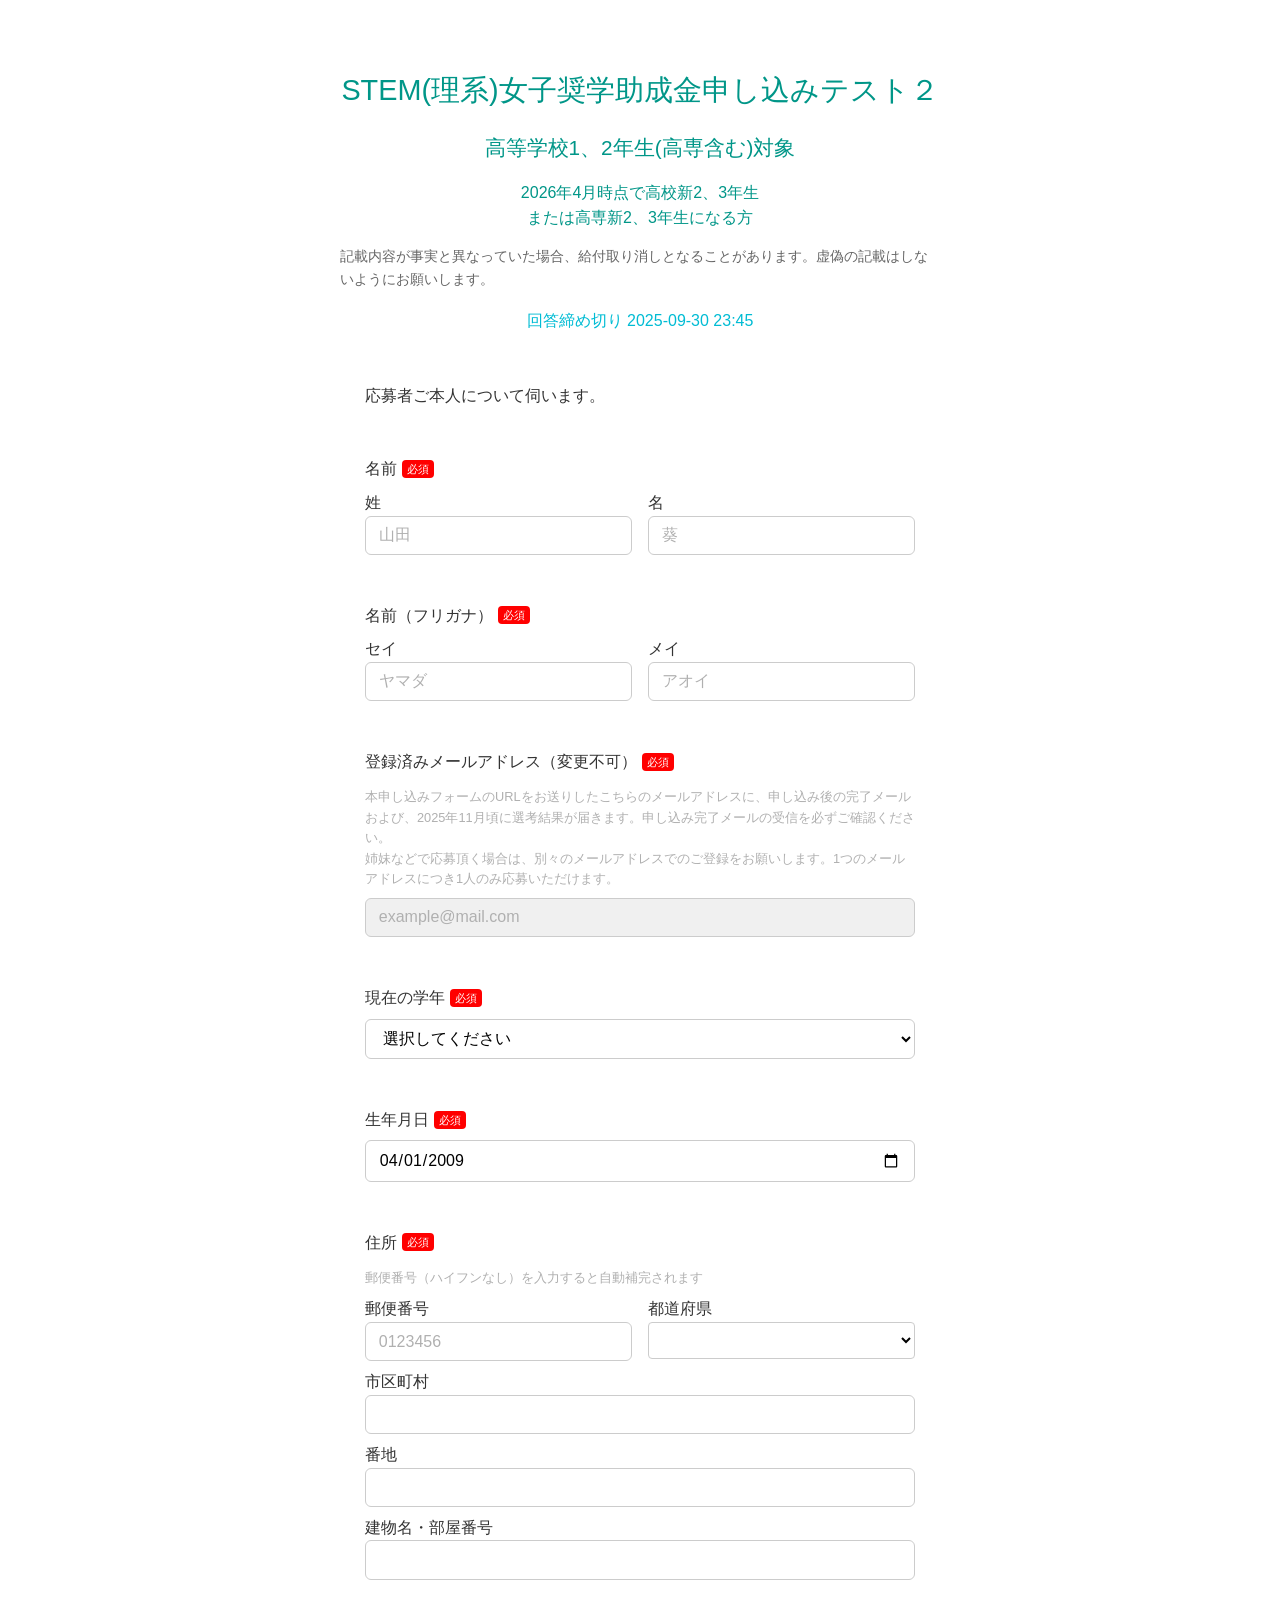
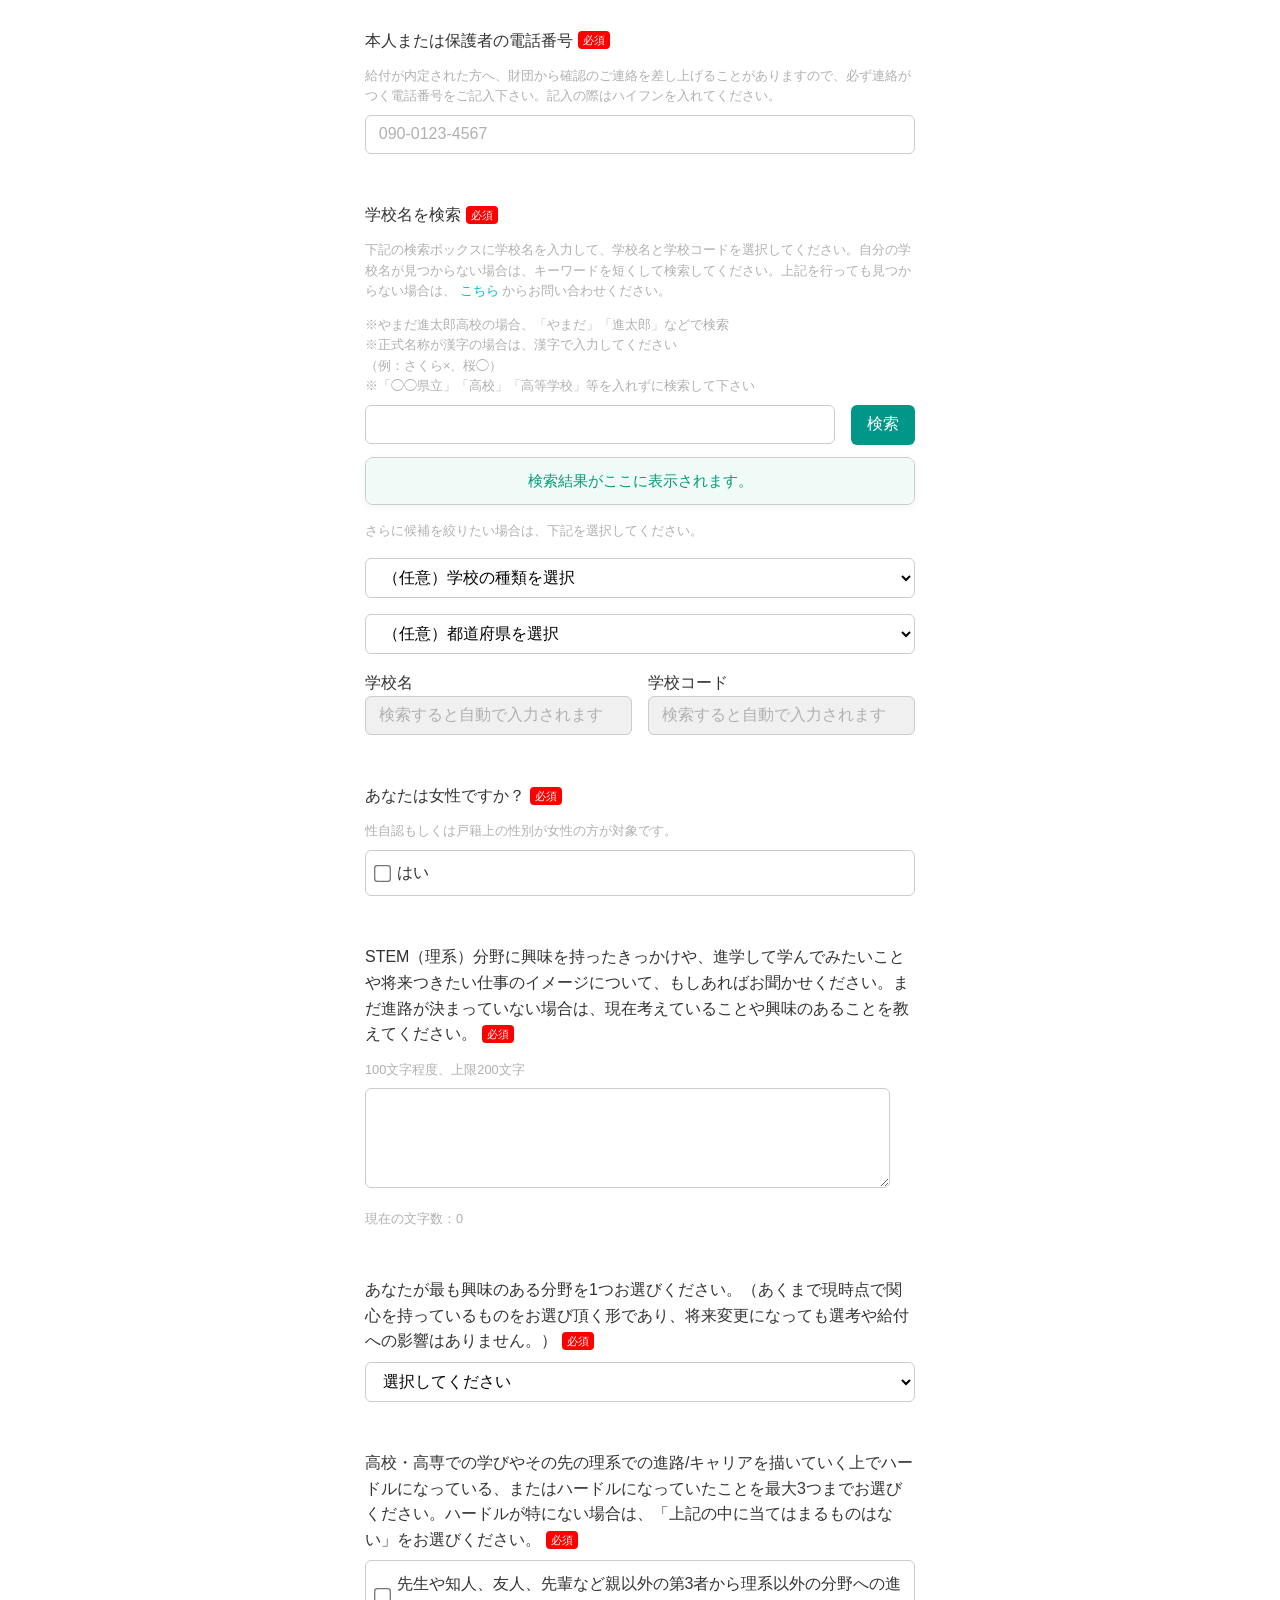
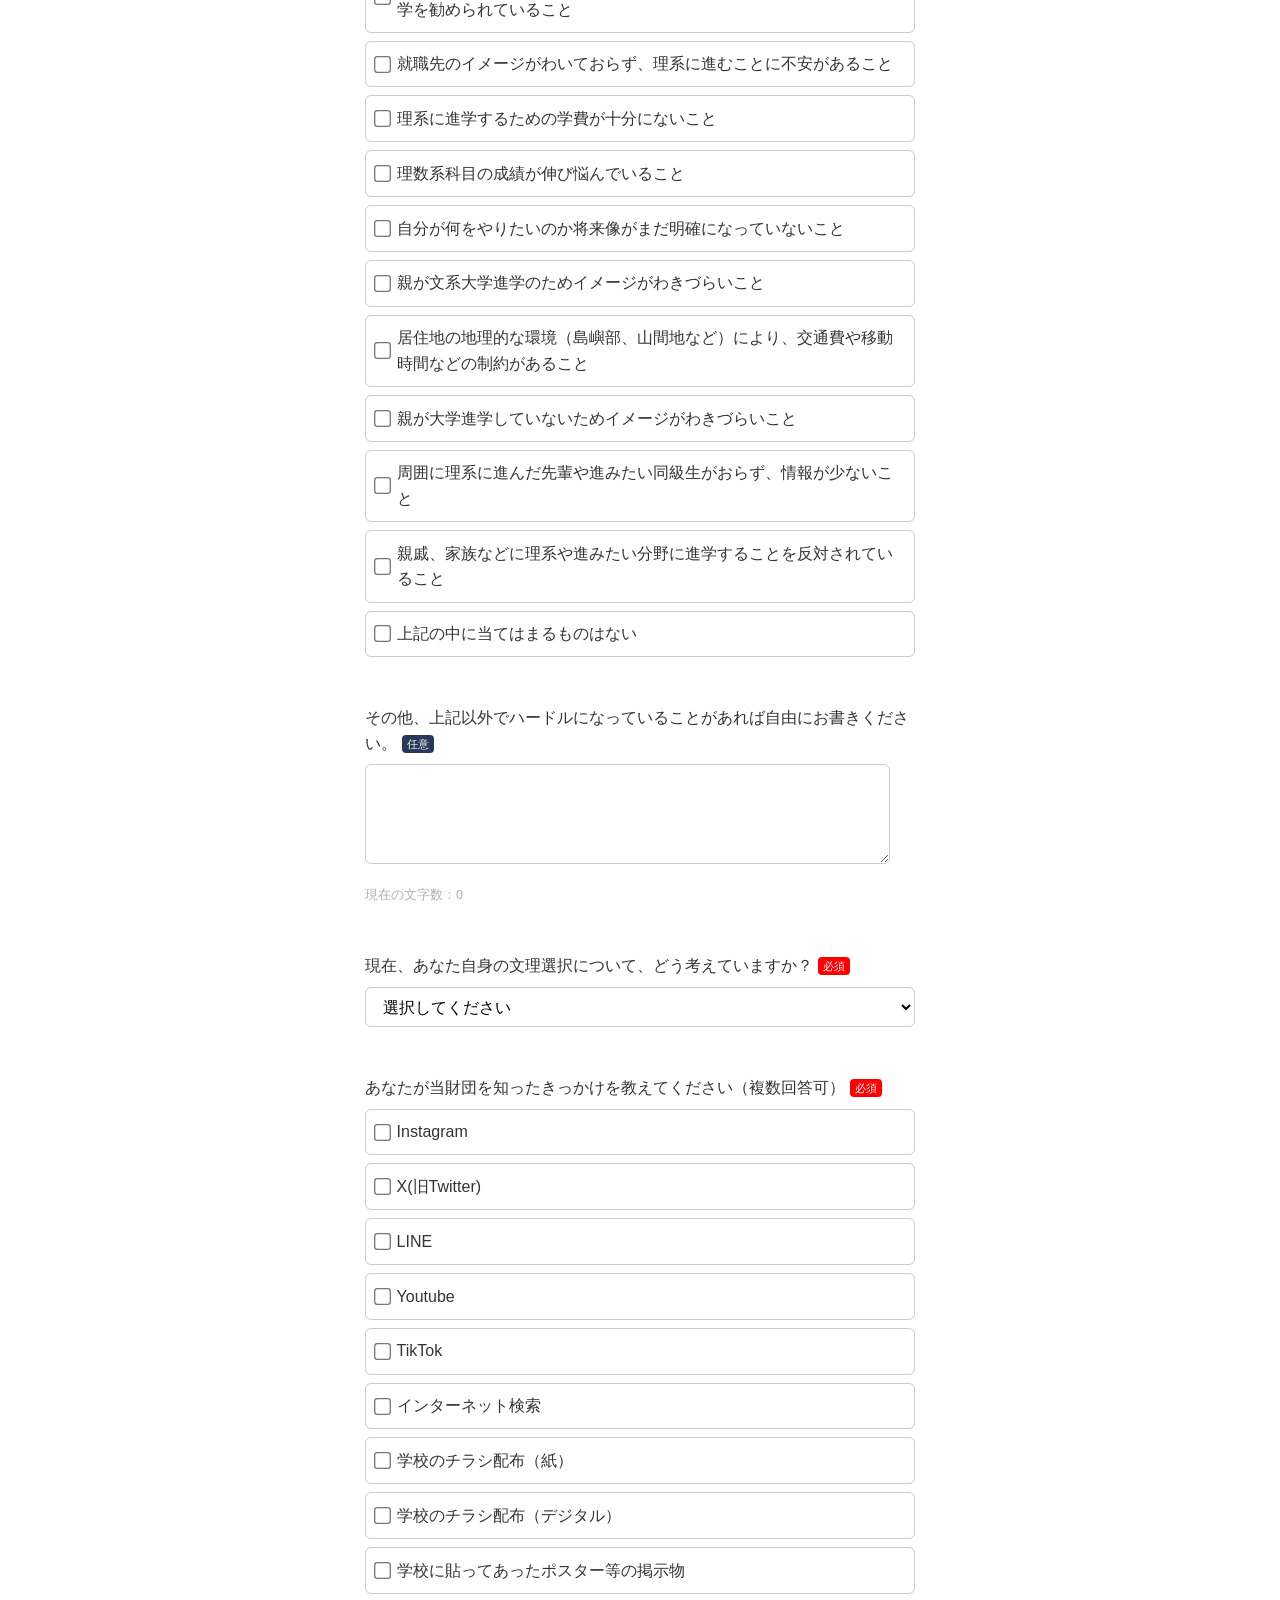
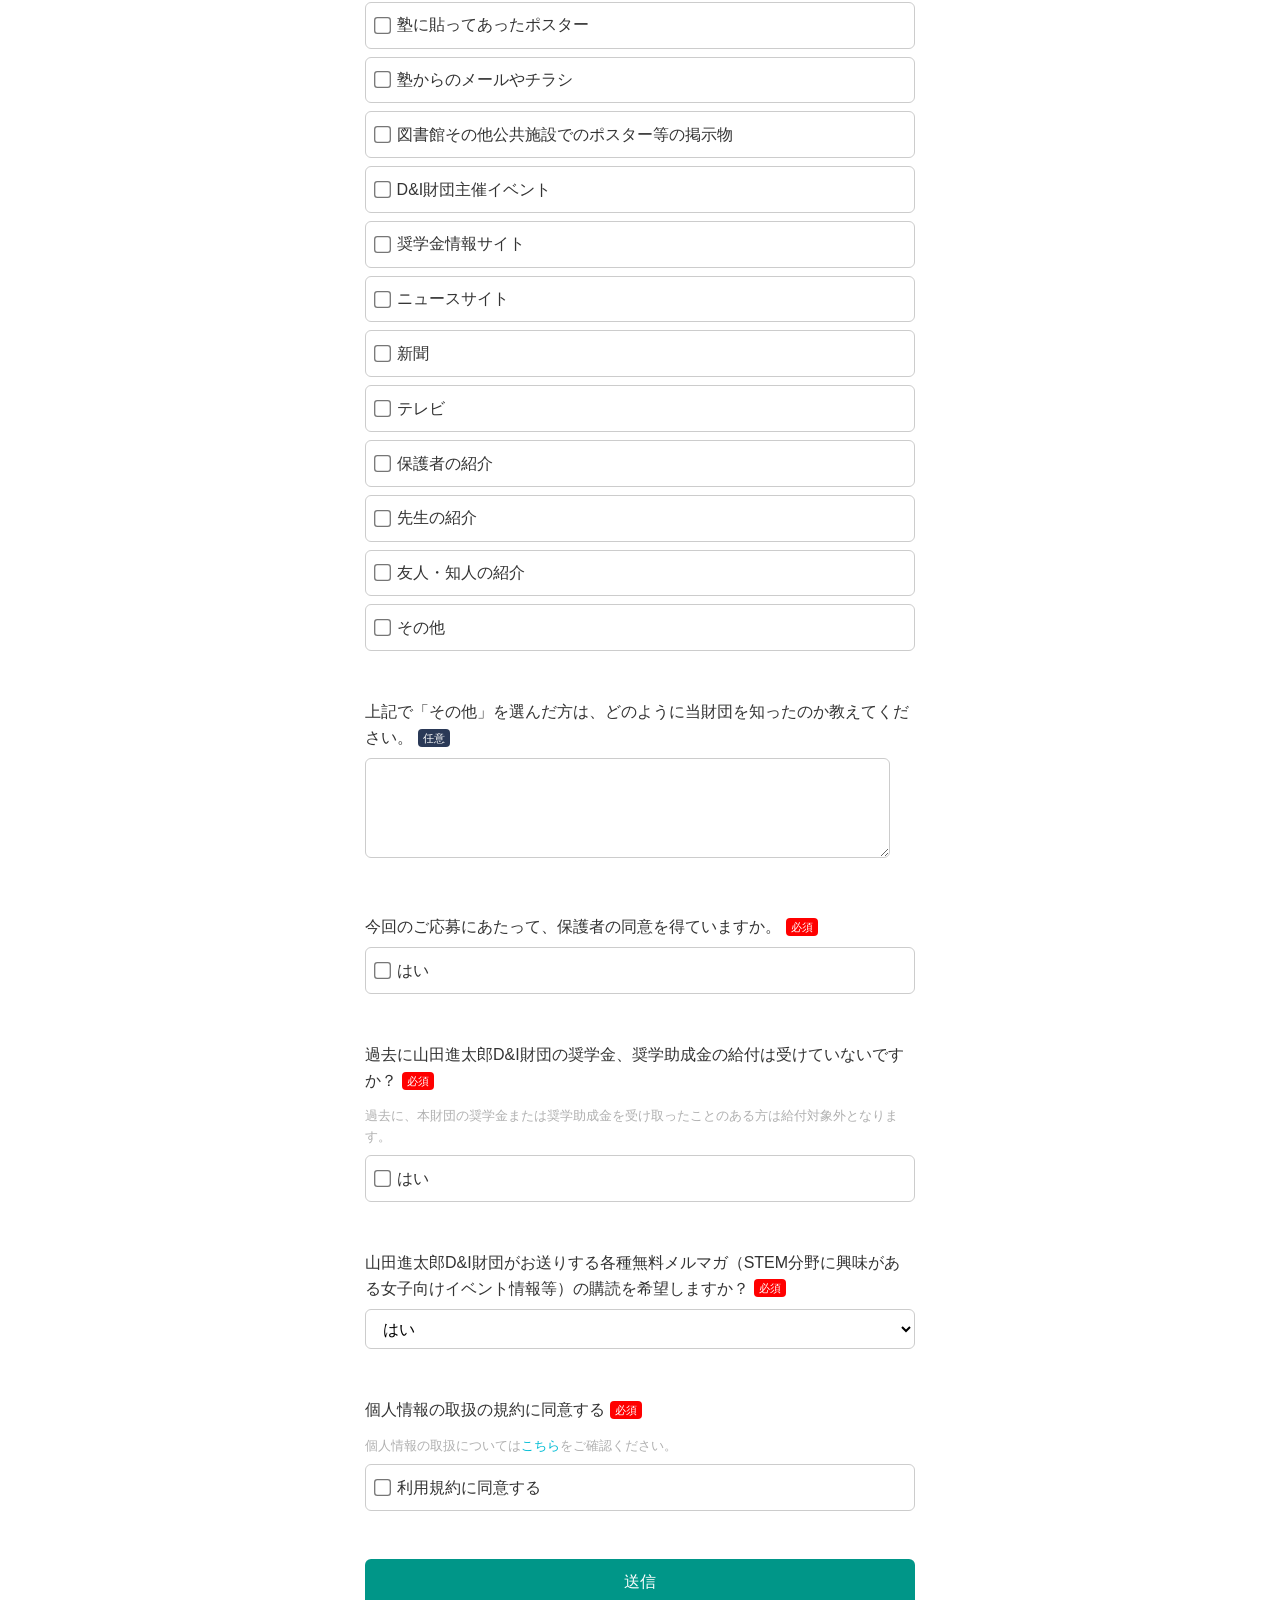
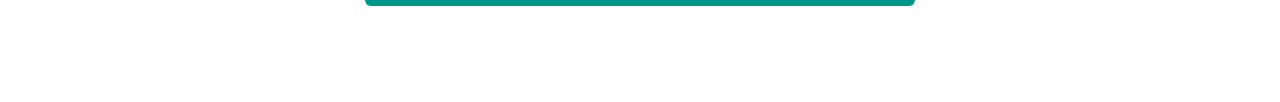
==== index.html @ 63858da1 "Update index.html テスト２という文字をタイトルに追加" ====
<!DOCTYPE html>
<html lang="ja">
<head>
    <meta charset="UTF-8">
    <meta name="viewport" content="width=device-width, initial-scale=1">
    <title>STEM(理系)女子奨学助成金申し込み</title>
    <script src="https://sdk.form.run/js/v2/formrun.js"></script>
    <link rel="stylesheet" href="./style.css">
</head>
<body>
    <div class="topTitle">
        <!-- ロゴ -->
        <h1>STEM(理系)女子奨学助成金申し込みテスト２</h1>

        <h2>高等学校1、2年生(高専含む)対象</h2>

        <h3>2026年4月時点で高校新2、3年生<br>または高専新2、3年生になる方</h3>

        <p class="attention">記載内容が事実と異なっていた場合、給付取り消しとなることがあります。虚偽の記載はしないようにお願いします。</p>
        
        <p class="deadline">回答締め切り 2025-09-30 23:45</p>

    </div>

    <div class="belowForm">
        <br>
        <p>応募者ご本人について伺います。</p>

        <form class="formrun" action="https://form.run/api/v1/r/2wxtvgvijfo5ckudlaa26unj" method="post">

            <!-- 名前 必須-->
            <div class="form-group">
                <label id="formLabel">
                    名前
                    <span class="required-badge">必須</span>
                </label>
                <div class="form-inline-name">
                    <div>
                        <label>姓</label>
                        <input id="sei" name="姓" type="text" placeholder="山田" data-formrun-required>
                        <div class="error_text" data-formrun-show-if-error="姓">入力してください</div>
                    </div>
                    <div>
                        <label>名</label>
                        <input id="mei" name="名" type="text" placeholder="葵" data-formrun-required>
                        <div class="error_text" data-formrun-show-if-error="名">入力してください</div>
                    </div>
                </div>
            </div>
        
            <!-- フリガナ -->
            <div class="form-group">
                <label id="formLabel">
                    名前（フリガナ）
                    <span class="required-badge">必須</span>
                </label>
                <div class="form-inline-name">
                    <div>
                        <label>セイ</label>
                        <input id="sei-kana" name="セイ" type="text" placeholder="ヤマダ" data-formrun-required>
                        <div class="error_text" data-formrun-show-if-error="セイ">全角カタカナで入力してください</div>
                    </div>
                    <div>
                        <label>メイ</label>
                        <input id="mei-kana" name="メイ" type="text" placeholder="アオイ" data-formrun-required>
                        <div class="error_text" data-formrun-show-if-error="メイ">全角カタカナで入力してください</div>
                    </div>
                </div>
            </div>
        
            <!-- メールアドレス -->
            <div class="form-group">
                <div class="form-group-email">
                    <label id="formLabel">
                        登録済みメールアドレス（変更不可）
                        <span class="required-badge">必須</span>
                    </label>
                    <p class="description">本申し込みフォームのURLをお送りしたこちらのメールアドレスに、申し込み後の完了メールおよび、2025年11月頃に選考結果が届きます。申し込み完了メールの受信を必ずご確認ください。<br>姉妹などで応募頂く場合は、別々のメールアドレスでのご登録をお願いします。1つのメールアドレスにつき1人のみ応募いただけます。</p>
                    <input id="email" name="メールアドレス" type="text" placeholder="example@mail.com" data-formrun-type="email" data-formrun-required readonly>
                    <div class="error_text" data-formrun-show-if-error="メールアドレス">有効なメールアドレスを入力してください</div>
                </div>
            </div>

            <!-- プレエントリーID （非公開URL） -->
            <input id="secretID" name="プレエントリーID" type="hidden" data-formrun-required>

            <!-- 学年 -->
            <div class="form-group">
                <label id="formLabel">
                    現在の学年
                    <span class="required-badge">必須</span>
                </label>
                <select id="grade" type="text" name="現在の学年" data-formrun-required>
                    <option value="">選択してください</option>
                    <option value="1">高校1年生</option>
                    <option value="2">高校2年生</option>
                    <option value="3">高専1年生</option>
                    <option value="4">高専2年生</option>
                </select>
                <div class="error_text" data-formrun-show-if-error="現在の学年">入力してください</div>
            </div>

            <!-- 生年月日 -->
            <div class="form-group">
                <div class="form-group-input">
                    <label id="formLabel">
                        生年月日
                        <span class="required-badge">必須</span>
                    </label>
                    <input type="date" id="birth" name="生年月日" data-formrun-required value="2009-04-01">
                    <div class="error_text" data-formrun-show-if-error="生年月日">入力してください</div>
                </div>
            </div>

            <!-- 住所 -->
            <div class="form-group">
                <label id="formLabel">
                    住所
                    <span class="required-badge">必須</span>
                </label>
                <p class="description">郵便番号（ハイフンなし）を入力すると自動補完されます</p>
                <div class="form-inline-postal">   
                    <div>
                        <label>郵便番号</label>
                        <input type="text" id="postal-code" name="郵便番号" placeholder="0123456" data-formrun-type="postal-code-jp" data-formrun-required>
                        <div class="error_text" data-formrun-show-if-error="郵便番号">入力してください</div>
                    </div>
                    <div>
                        <label>都道府県</label>
                        <select name="都道府県" id="prefecture" data-formrun-type="region prefecture-jp" data-formrun-required></select>
                        <div class="error_text" data-formrun-show-if-error="都道府県">入力してください</div>
                    </div>
                </div>
                <div class="form-inline-postal">
                    <div>
                        <label>市区町村</label>
                        <input type="text" id="area" name="市区町村" data-formrun-type="locality street-address" data-formrun-required>
                        <div class="error_text" data-formrun-show-if-error="市区町村">入力してください</div>
                    </div>
                </div>
                <div class="form-inline-postal">
                    <div>
                        <label>番地</label>
                        <input type="text" name="番地" id="banchi"  data-formrun-required>
                        <div class="error_text" data-formrun-show-if-error="番地">入力してください</div>
                    </div>
                </div>
                <div class="form-inline-postal">
                    <div>
                        <label>建物名・部屋番号</label>
                        <input type="text" name="建物名・部屋番号">
                    </div>
                </div>
            </div>  

            <!-- 本人または保護者の電話番号 -->
            <div class="form-group">
                <div class="form-group-input">
                    <label id="formLabel">
                        本人または保護者の電話番号
                        <span class="required-badge">必須</span>
                    </label>
                    <p class="description">給付が内定された方へ、財団から確認のご連絡を差し上げることがありますので、必ず連絡がつく電話番号をご記入下さい。記入の際はハイフンを入れてください。</p>
                    <input type="text" id="phone-number" name="本人または保護者の電話番号" data-formrun-type="tel" placeholder="090-0123-4567" data-formrun-required>
                    <div class="error_text" data-formrun-show-if-error="本人または保護者の電話番号">入力してください</div>
                </div>
            </div>

            <div class="form-group">
                <label id="formLabel">
                    学校名を検索
                    <span class="required-badge">必須</span>
                </label>

                <p class="description">
                    下記の検索ボックスに学校名を入力して、学校名と学校コードを選択してください。自分の学校名が見つからない場合は、キーワードを短くして検索してください。上記を行っても見つからない場合は、 <a href="https://www.shinfdn.org/contact" target="_blank" rel="noopener noreferrer">こちら</a> からお問い合わせください。
                </p>

                <p class="description">
                    ※やまだ進太郎高校の場合、「やまだ」「進太郎」などで検索
                    <br>※正式名称が漢字の場合は、漢字で入力してください
                                        <br> （例：さくら×、桜◯）
                 <br>※「◯◯県立」「高校」「高等学校」等を入れずに検索して下さい

                </p>

                <div class="form-inline-kensaku">
                    <div>
                        <input type="text" id="searchWord" name="学校キーワード検索"/>
                    </div>
                    <button id="kensaku" type="button">検索</button>
                </div>

                <ul id="suggestionList" style="border: 0.5px solid #ccc; max-height: 210px; overflow-y: auto; padding: 0;"></ul>

                <div class="form-group-school-code">
                    <p class="description">さらに候補を絞りたい場合は、下記を選択してください。</p>
                    <div class="form-group-school-code-sub">
                        <select id="schoolTypeSelect" name="学校の種類">
                            <option value="">（任意）学校の種類を選択</option>
                            <option value="D1(高校)">高等学校（高校）</option>
                            <option value="D2(中等)">中等教育学校（中高一貫校）</option>
                            <option value="G1(高専)">高等専門学校（高専）</option>
                        </select>
                    </div>  
        
                    <div class="form-group-school-code-sub">
                        <select id="prefSelect" name="都道府県"></select>
                    </div>
                </div>

                <div class="form-inline-school-name-code">
                    <div>
                        <label>学校名</label>
                        <input name="学校名" id="schoolName" type="text" data-formrun-required readonly placeholder="検索すると自動で入力されます">
                        <div class="error_text" data-formrun-show-if-error="学校名">入力してください</div>
                    </div>
                    <div>
                        <label>学校コード</label>
                        <input name="学校コード" id="schoolCode" type="text" data-formrun-required readonly placeholder="検索すると自動で入力されます">
                        <div class="error_text" data-formrun-show-if-error="学校コード">入力してください</div>
                    </div>
                </div>
            </div>

            <!-- あなたは女性ですか？ -->
            <div class="form-group">
                <label id="formLabel">
                    あなたは女性ですか？
                    <span class="required-badge">必須</span>
                </label>
                <p class="description">性自認もしくは戸籍上の性別が女性の方が対象です。</p>
                <div class="checkbox-wrapper">
                    <input type="checkbox" id="gender" value="はい" name="あなたは女性ですか？" data-formrun-required>
                    <label>はい</label>
                </div>
                <div class="error_text" data-formrun-show-if-error="あなたは女性ですか？">入力してください</div>
            </div>
            
            <!-- STEM（理系）分野に興味を持ったきっかけ（100文字程度、上限200文字）文字数 200文字以内　現在の文字数 0 -->
            <div class="form-group">
                <label id="formLabel">
                    STEM（理系）分野に興味を持ったきっかけや、進学して学んでみたいことや将来つきたい仕事のイメージについて、もしあればお聞かせください。まだ進路が決まっていない場合は、現在考えていることや興味のあることを教えてください。
                    <span class="required-badge">必須</span>
                </label>
                <p class="description">100文字程度、上限200文字</p>

                <textarea class="form-control" id="text1" 
                name="STEM（理系）分野に興味を持ったきっかけ" data-formrun-type="text" 
                data-formrun-chars-max="200" 
                data-formrun-required></textarea>

                <p class="description">現在の文字数：<span class="charCount" data-for="text1">0</span></p>

                <div class="error_text" data-formrun-show-if-error="STEM（理系）分野に興味を持ったきっかけ">200文字以内で入力してください</div>
            </div>

            <!-- あなたが最も興味のある分野を1つお選びください。 -->
            <div class="form-group">
                <label id="formLabel">
                    あなたが最も興味のある分野を1つお選びください。（あくまで現時点で関心を持っているものをお選び頂く形であり、将来変更になっても選考や給付への影響はありません。）
                    <span class="required-badge">必須</span>
                </label>
                <select name="最も興味のある分野" id="interesting" data-formrun-required>
                    <option value="">選択してください</option>
                    <option value="まだ決まっていない/検討中である">まだ決まっていない/検討中である</option>
                    <option value="素材、物質などの研究開発に関わる、化学分野">素材、物質などの研究開発に関わる、化学分野</option>
                    <option value="ものづくりに関わる、工学（機械、電気電子など）分野">ものづくりに関わる、工学（機械、電気電子など）分野</option>
                    <option value="住まいや街作りに関わる、土木・建築分野">住まいや街作りに関わる、土木・建築分野</option>
                    <option value="プログラミング・AIなど、情報科学分野">プログラミング・AIなど、情報科学分野</option>
                    <option value="医療に関わる、医・歯・薬分野">医療に関わる、医・歯・薬分野</option>
                    <option value="人の健康や福祉に関わる、看護、​​美容、栄養、食品などの分野">人の健康や福祉に関わる、看護、​​美容、栄養、食品などの分野</option>
                    <option value="遺伝子、バイオなどの生物分野">遺伝子、バイオなどの生物分野</option>
                    <option value="航空宇宙、天文学、惑星科学などの宇宙分野">航空宇宙、天文学、惑星科学などの宇宙分野</option>
                    <option value="環境学、地質学、気候学などの地学分野">環境学、地質学、気候学などの地学分野</option>
                    <option value="獣医学、畜産学、植物学、土壌学などの農学分野">獣医学、畜産学、植物学、土壌学などの農学分野</option>
                    <option value="論理をつきつめる、数学・物理などの理学分野">論理をつきつめる、数学・物理などの理学分野</option>
                    <option value="理科教育、数学教育などの教育分野">理科教育、数学教育などの教育分野</option>
                    <option value="原子力、燃料電池、新エネルギーなどのエネルギー分野">原子力、燃料電池、新エネルギーなどのエネルギー分野</option>
                </select>
                <div class="error_text" data-formrun-show-if-error="最も興味のある分野">入力してください</div>
            </div>

            <div class="form-group" id="checkbox-container-hurdle">
                <label id="formLabel">
                    高校・高専での学びやその先の理系での進路/キャリアを描いていく上でハードルになっている、またはハードルになっていたことを最大3つまでお選びください。ハードルが特にない場合は、「上記の中に当てはまるものはない」をお選びください。
                    <span class="required-badge">必須</span>
                </label>
                <p id="checkbox-error-hurdle" style="color: red; display: none;">1つ以上選択してください。</p>
            </div>

            <!-- ハードル  -->
            <div class="form-group">
                <label id="formLabel">
                    その他、上記以外でハードルになっていることがあれば自由にお書きください。
                    <span class="non-required-badge">任意</span>
                </label>
                <textarea class="form-control" id="text2" name="その他、上記以外でハードルになっていることがあれば自由にお書きください。" data-formrun-type="text"></textarea>
                <p class="description">現在の文字数：<span class="charCount" data-for="text2">0</span></p>
            </div>

            <!-- 現在、あなた自身の文理選択について、どう考えていますか？ -->
            <div class="form-group">
                <label id="formLabel">
                    現在、あなた自身の文理選択について、どう考えていますか？
                    <span class="required-badge">必須</span>
                </label>
                <select id="bunnri" type="text" name="文理選択" data-formrun-required>
                    <option value="">選択してください</option>
                    <option value="わからない・まだ決めていない（迷っている）">わからない・まだ決めていない（迷っている）</option>
                    <option value="理系">理系</option>
                    <option value="どちらかといえば理系">どちらかといえば理系</option>
                    <option value="どちらでもない">どちらでもない</option>
                    <option value="どちらかといえば文系">どちらかといえば文系</option>
                    <option value="文系">文系</option>
                </select>
                <div class="error_text" data-formrun-show-if-error="文理選択">入力してください</div>
            </div>

            <div class="form-group" id="checkbox-container-kikkake">
                <label id="formLabel">
                    あなたが当財団を知ったきっかけを教えてください（複数回答可）
                    <span class="required-badge">必須</span>
                </label>
                <p id="checkbox-error-kikkake" style="color: red; display: none;">1つ以上選択してください。</p>
            </div>

            <!-- ハードル  -->
            <div class="form-group">
                <label id="formLabel">
                    上記で「その他」を選んだ方は、どのように当財団を知ったのか教えてください。
                    <span class="non-required-badge">任意</span>
                </label>
                <textarea class="form-control" id="text3" name="上記で「その他」を選んだ方は、どのように当財団を知ったのか教えてください。" data-formrun-type="text"></textarea>
            </div>

            <!-- 今回のご応募にあたって、保護者の同意を得ていますか。 -->
            <div class="form-group">
                <label id="formLabel">
                    今回のご応募にあたって、保護者の同意を得ていますか。
                    <span class="required-badge">必須</span>
                </label>
                <div class="checkbox-wrapper">
                    <input type="checkbox" id="consent" name="保護者の同意" value="はい" data-formrun-required>
                    <label>はい</label>
                </div>
                <div class="error_text" data-formrun-show-if-error="保護者の同意">入力してください</div>
            </div>

            <!-- 過去に山田進太郎D&I財団の奨学金、奨学助成金の給付は受けていないですか？ -->
            <div class="form-group">
                <label id="formLabel">
                    過去に山田進太郎D&I財団の奨学金、奨学助成金の給付は受けていないですか？
                    <span class="required-badge">必須</span>
                </label>
                <p class="description">過去に、本財団の奨学金または奨学助成金を受け取ったことのある方は給付対象外となります。</p>
                <div class="checkbox-wrapper">
                    <input type="checkbox" id="scholarship" name="奨学助成金の給付の有無" value="奨学助成金の給付の有無" data-formrun-required>
                    <label>はい</label>
                </div>
                <div class="error_text" data-formrun-show-if-error="奨学助成金の給付の有無">入力してください</div>
            </div>

            <!-- 山田進太郎D&I財団がお送りする各種無料メルマガ（STEM分野に興味がある女子向けイベント情報等）の購読を希望しますか？ -->
            <div class="form-group">
            <label id="formLabel">
                山田進太郎D&I財団がお送りする各種無料メルマガ（STEM分野に興味がある女子向けイベント情報等）の購読を希望しますか？
                <span class="required-badge">必須</span>
            </label>
            <select name="メルマガ意向" id="magazine" data-formrun-required>
                <option value="">選択してください</option>
                <option value="はい" selected>はい</option>
                <option value="いいえ">いいえ</option>
                <option value="購読済み">購読済み</option>
            </select>
            <div class="error_text" data-formrun-show-if-error="メルマガ意向">入力してください</div>
        </div>


            <!-- 個人情報の取扱の規約に同意する -->
            <div class="form-group">
                <label id="formLabel">
                    個人情報の取扱の規約に同意する
                    <span class="required-badge">必須</span>
                </label>
                <p class="description">個人情報の取扱については<a href="https://www.shinfdn.org/privacy" target="_blank">こちら</a>をご確認ください。</p>
                <div class="checkbox-wrapper">
                    <input type="checkbox" id="agree" name="個人情報利用同意" data-formrun-required>
                    <label>利用規約に同意する</label>
                </div>
                <div class="error_text" data-formrun-show-if-error="個人情報利用同意">入力してください</div>
            </div>

            <div class="form-group">
                <div class="_formrun_gotcha">
                    <style media="screen">._formrun_gotcha {position:absolute!important;height:1px;width:1px;overflow:hidden;}</style>
                    <label for="_formrun_gotcha">If you are a human, ignore this field</label>
                    <input type="text" name="_formrun_gotcha" id="_formrun_gotcha" tabindex="-1">
                </div>
        
                <button id="formSubmit" type="submit" data-formrun-error-text="未入力の項目があります" data-formrun-submitting-text="送信中...">送信</button>
            </div>  
        </form>
    </div>

    <script type="module" src="./main.js"></script>
    <script src="./js/schoolNameResearch.js"></script> 
</body>
</html>
---- style.css ----
/* ==========Base Design========== */
body {
    font-family: 'Helvetica Neue', sans-serif;
    background-color: #fff;
    color: #333;
    line-height: 1.6;
    margin: 2rem auto;
    max-width: 700px;
    padding: 1rem;
    align-items: center;
}

a {
    color: #00bcd4;
    text-decoration: none;
}

.charCount.over {
    color: red;
    font-weight: bold;
}

.error_text{
    color: red;
    
}

h1 {
    color: #009688;
    font-size: 1.8rem;
    margin-bottom: 0.5rem;
    text-align: center;
    font-weight: normal;
}

h2 {
    color: #009688;
    font-size: 1.3rem;
    margin-bottom: 0.5rem;
    font-weight: normal;
    text-align: center;
}

h3 {
    color: #009688;
    font-size: 1.0rem;
    margin-bottom: 0.5rem;
    font-weight: normal;
    text-align: center;
}

.required-badge {
    background-color: #ff0000; /* 赤色 */
    color: #fff;    
    padding: 3px 5px;
    font-size: 0.7rem;
    border-radius: 4px;
    margin-left: 1px;
    vertical-align: middle;
}

.non-required-badge {
    background-color: #2a3957; /* 赤色 */
    color: #fff;  
    padding: 3px 5px;
    font-size: 0.7rem;
    border-radius: 4px;
    margin-left: 1px;
    vertical-align: middle;
}

/* ==========Base Design End========== */

/* ==========Smart phone========== */
@media screen and (max-width: 600px) {
    body {
        padding: 10px;
        font-size: 16px;
    }

    .topTitle h1, .topTitle h2, .topTitle h3 {
        font-size: 1.2rem;
        text-align: center;
    }

    .form-inline-name,
    .form-inline-postal,
    .form-inline-school-name-code,
    .form-inline-kensaku {
        flex-direction: column;
        gap: 8px;
    }

    .form-inline-name > div,
    .form-inline-postal > div,
    .form-inline-school-name-code > div {
        width: 100%;
    }

    input[type="text"],
    input[type="date"],
    select,
    textarea {
        width: 100%;
        font-size: 16px;
    }

    .form-group,
    .form-group-email,
    .form-group-input {
        padding: 10px 0;
    }

    button#kensaku {
        width: 100%;
    }

    ul#suggestionList {
        max-height: 150px;
    }
    }
/* ==========Smart phone End========== */


/* ==========Detail Design Setting========== */
.topTitle {
    max-width: 600px;
    margin: 0 auto; /* 中央寄せ */
}

.belowForm {
    max-width: 550px;
    margin: 0 auto; /* 中央寄せ */
}

.attention {
    font-size: 0.9rem;
    color: #666;
    margin-bottom: 0.5rem;
}

.deadline {
    font-size: 1.0rem;
    color: #00bcd4;
    margin-bottom: 0.5rem;
    text-align: center;
}

.description {
    font-size: 0.8rem;
    color: #b0b0b0;
    margin-bottom: 0.5rem;
}

label#formLabel {
    display: block;
    margin-bottom: 0.5rem;
}

/* 赤枠スタイル */
.error-highlight {
    border: 2px solid red !important;
    background-color: #fff0f0;
}

/* エラーテキストがデフォルトで非表示の場合に対応 */
.error_text {
    display: none;
    color: red;
    font-size: 0.9em;
    margin-top: 4px;
}


/* ==========Detail Design Setting End========== */


/* ==========Form Group Design========== */
.form-group {
    margin-top: 3rem;
    margin-bottom: 3rem;
}

/* テキストインプットのデザイン */
.form-group-input > div{
    max-width: 550px;
    min-width: 150px; 
}

.form-group-input > input {
    width: 100%;
    padding: 0.5rem 0.75rem;
    border: 1px solid #ccc;
    border-radius: 4px;
    font-size: 1rem;
    box-sizing: border-box;
}

.form-group-email > div{
    max-width: 550px;
    min-width: 150px; 
}

.form-group-email > input {
    background-color: #f0f0f0;
    width: 100%;
    padding: 0.5rem 0.75rem;
    border: 1px solid #ccc;
    border-radius: 4px;
    font-size: 1rem;
    box-sizing: border-box;
}

.form-group-school-code {
    margin-top: 1rem;
    margin-bottom: 1rem;
}

.form-group-school-code-sub {
    margin-top: 1rem;
    margin-bottom: 1rem;
}
/* ==========Form Group Design End========== */


/* ==========Form Inline Design========== */
.form-inline-name {
    display: flex;
    gap: 1rem;
}

.form-inline-name > div {
    flex: 1;
}

.form-inline-name input {
    width: 100%;
    padding: 0.5rem 0.75rem;
    border: 1px solid #ccc;
    border-radius: 4px;
    font-size: 1rem;
    box-sizing: border-box;
}

/* 共通：フォームのインライングループ */
.form-inline-postal {
    display: flex;
    flex-wrap: wrap;
    gap: 1rem;
    margin-top: 0.5rem;
}

.form-inline-postal > div{
    flex: 1;
    min-width: 150px; /* スマホ対応 */
}

.form-inline-postal input,
.form-inline-postal select {
    width: 100%;
    padding: 0.5rem 0.75rem;
    border: 1px solid #ccc;
    border-radius: 4px;
    font-size: 1rem;
    box-sizing: border-box;
}

.form-inline-school-name-code {
    display: flex;
    gap: 1rem;
    margin-bottom: 2rem;
}

.form-inline-school-name-code > div {
    flex: 1;
}

.form-inline-school-name-code input {
    width: 100%;
    padding: 0.5rem 0.75rem;
    border: 1px solid #ccc;
    border-radius: 4px;
    font-size: 1rem;
    box-sizing: border-box;
    background-color: #f0f0f0;
}


.form-inline-kensaku {
    display: flex;
    gap: 1rem;
}

.form-inline-kensaku > div {
    flex: 1;
}

.form-inline-kensaku input {
    width: 100%;
    padding: 0.5rem 0.75rem;
    border: 1px solid #ccc;
    border-radius: 4px;
    font-size: 1rem;
    box-sizing: border-box;
}

.form-inline-kensaku input::placeholder {
    font-size: 0.8rem;
}

/* ==========Form Inline Design End========== */


/* ==========Input Design========== */
/* 入力欄共通スタイル */
input[type="text"],
input[type="email"],
input[type="date"],
input[type="tel"],
select {
    width: 100%;
    max-width: 550px;
    padding: 0.6rem 0.8rem;
    font-size: 1rem;
    border: 1px solid #ccc;
    border-radius: 6px;
    transition: border-color 0.2s ease;
    font-family: 'Helvetica Neue', sans-serif;
}

::placeholder {
    color: #b0b0b0;
}

input:focus,
select:focus,
textarea:focus {
    border-color: #009688;
    outline: none;
    background-color: #fff;
}

textarea {
    width: 100%;
    max-width: 525px;
    min-height: 100px;
    padding: 0.5rem 0.75rem;
    font-size: 1rem;
    border: 1px solid #ccc;
    border-radius: 6px;
    transition: border-color 0.2s ease;
    font-family: 'Helvetica Neue', sans-serif;
    box-sizing: border-box;
}

/* 選択リストや補助テキストのデザイン */
select {
    background-color: #fff;
}
/* ==========Input Design End========== */


/* ==========Button Design========== */
button#formSubmit, input[type="submit"] {
    background-color: #009688;
    color: white;
    border: none;
    padding: 0.8rem 1.2rem;
    border-radius: 6px;
    font-size: 1rem;
    cursor: pointer;
    transition: background-color 0.3s ease;
    width: 100%;
}

/* 学校名検索ボタン */
button#kensaku, input[type="submit"] {
    background-color: #009688;
    color: white;
    border: none;
    padding: 0.5rem 1.0rem;
    height: 2.5rem;
    border-radius: 6px;
    font-size: 1rem;
    cursor: pointer;
    transition: background-color 0.3s ease;
}
/* ==========Button Design End========== */


/* ==========uggestionListのデザイン========== */
#suggestionList {
    border: 1px solid #ccc;
    border-radius: 8px;
    max-height: 200px;
    overflow-y: auto;
    padding: 0;
    margin-top: 0.75rem;
    list-style: none;
    background-color: #fff;
    box-shadow: 0 2px 8px rgba(0, 0, 0, 0.05);
    font-size: 1rem;
    text-align: center;
    scroll-behavior: smooth;
    scrollbar-width: thin;
    scrollbar-color: #ccc transparent;
    position: relative;
}

/* カスタムスクロールバー（Chrome, Edge） */
#suggestionList::-webkit-scrollbar {
    width: 8px;
}

#suggestionList::-webkit-scrollbar-thumb {
    background-color: #ccc;
    border-radius: 4px;
}

#suggestionList::-webkit-scrollbar-track {
    background: transparent;
}

/* 各リストアイテム */
#suggestionList li {
    padding: 0.75rem 1rem;
    border-bottom: 1px solid #eee;
    cursor: pointer;
    transition: background-color 0.2s ease;
}

#suggestionList li:hover {
    background-color: #f0faf7;
    color: #009C7A;
    /* background-color: #ffffff;
    color: #a1a1a1; */
}

#suggestionList li:last-child {
    border-bottom: none;
}

/* 候補がないときのメッセージ */
#suggestionList::before {
    content: attr(data-placeholder);
    display: block;
    padding: 0.7rem;
    background-color: #f0faf7;
    color: #009C7A;
    /* background-color: #ffffff;
    color: #a1a1a1; */
    font-size: 0.95rem;
    pointer-events: none;
}

/* スクロールできることを視覚的に示す影 */
#suggestionList::after {
    content: "";
    position: sticky;
    bottom: 0;
    background: linear-gradient(to bottom, transparent, #fff);
    display: block;
}
/* ==========uggestionListのデザインここまで========== */


/* ==========Check Box Design========== */
.checkbox-wrapper {
    /* background-color: #f9f9f9; */
    border: 1px solid #ccc;
    padding: 0.6rem;
    border-radius: 6px;
    margin-top: 0.5rem;
    display: flex;
    align-items: center;
    gap: 0.5rem;
}

/* チェックボックス自体 */
input[type="checkbox"] {
    transform: scale(1.3);
    accent-color: #009688;
    margin: 0;
}

/* ==========Check Box Design End========== */
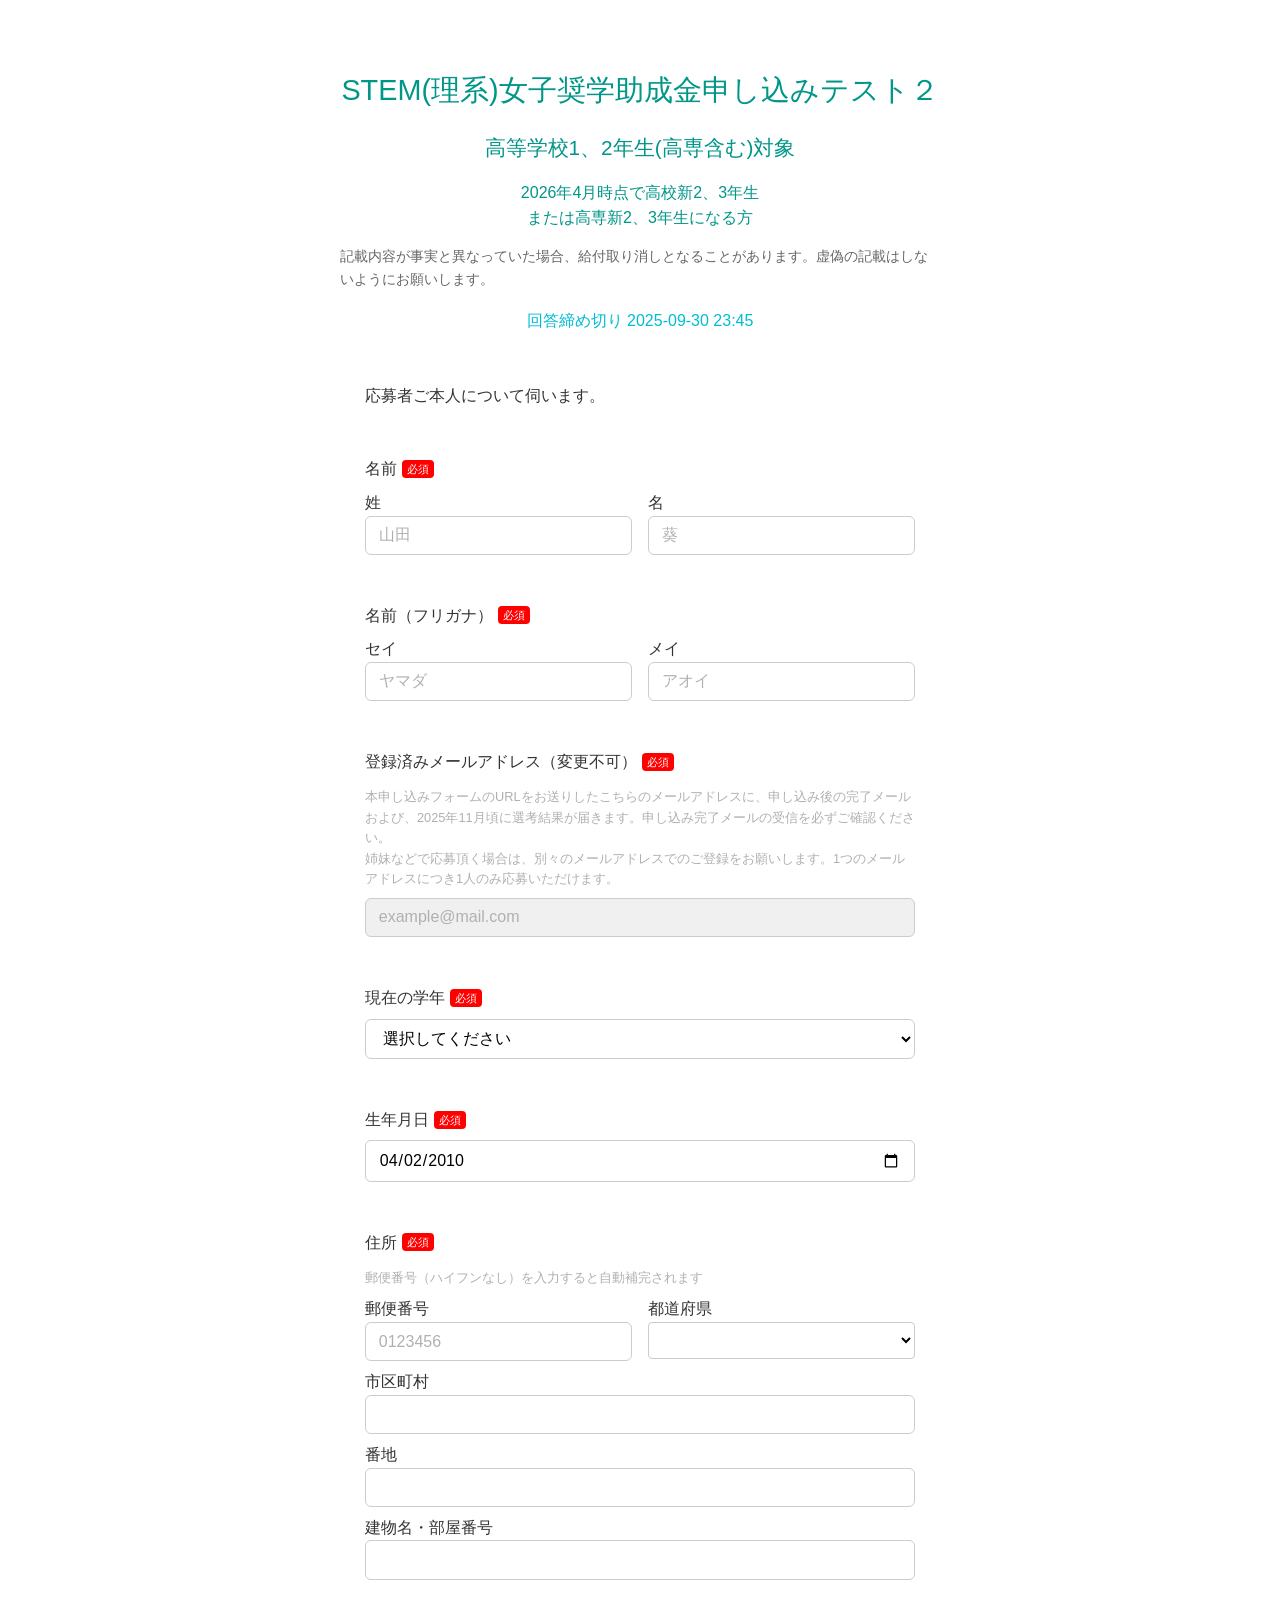
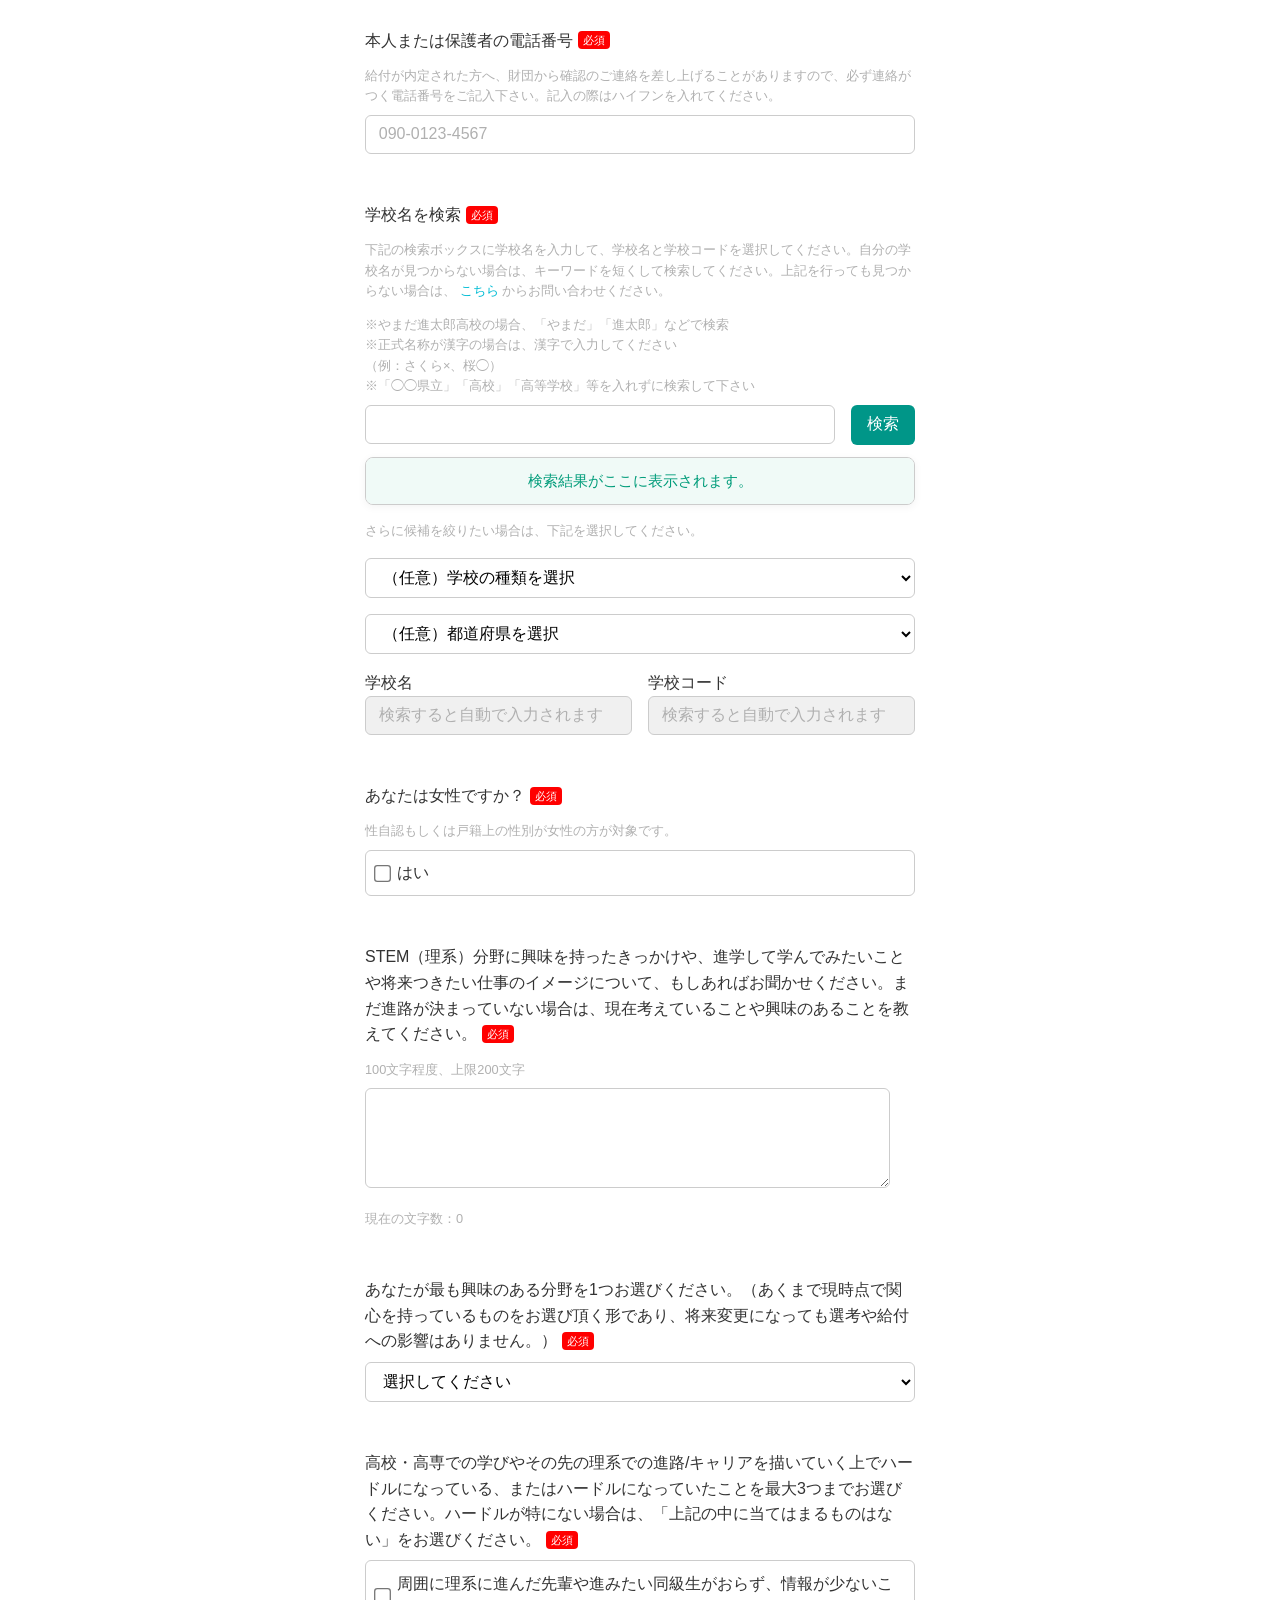
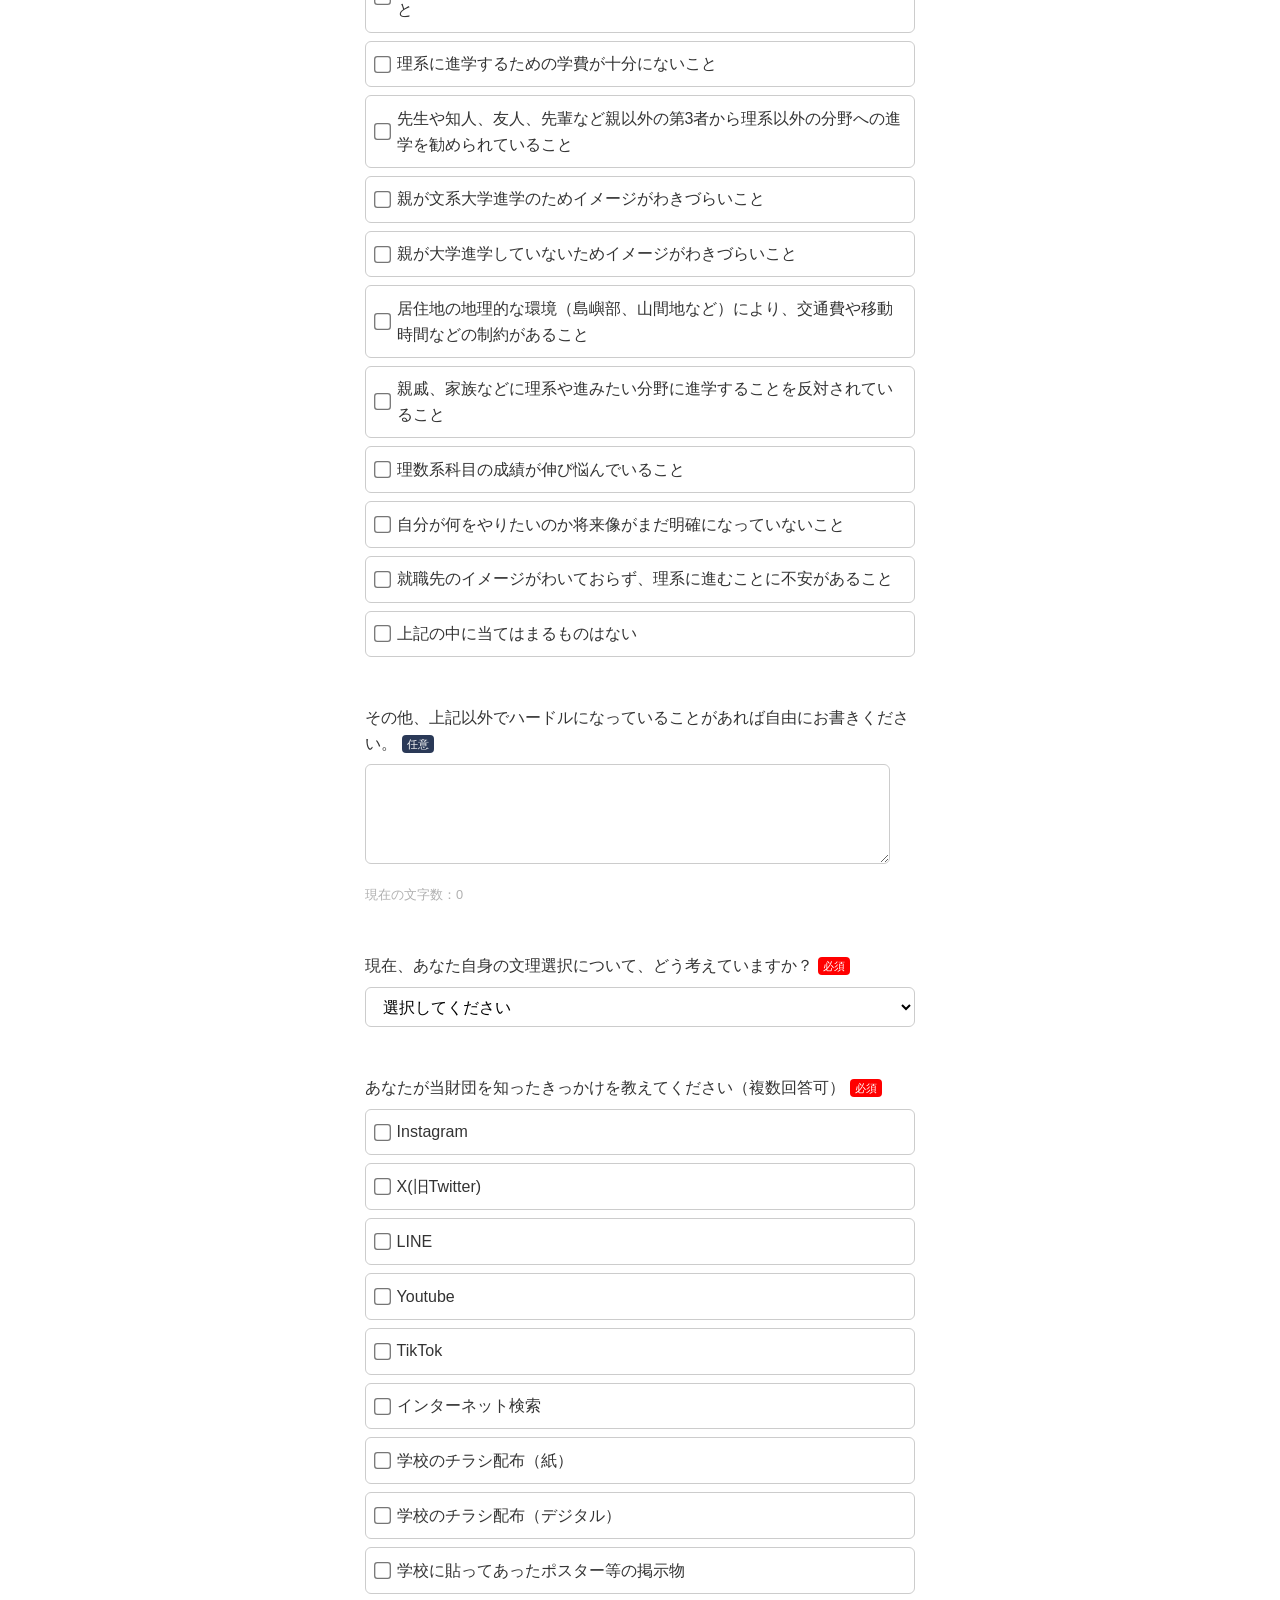
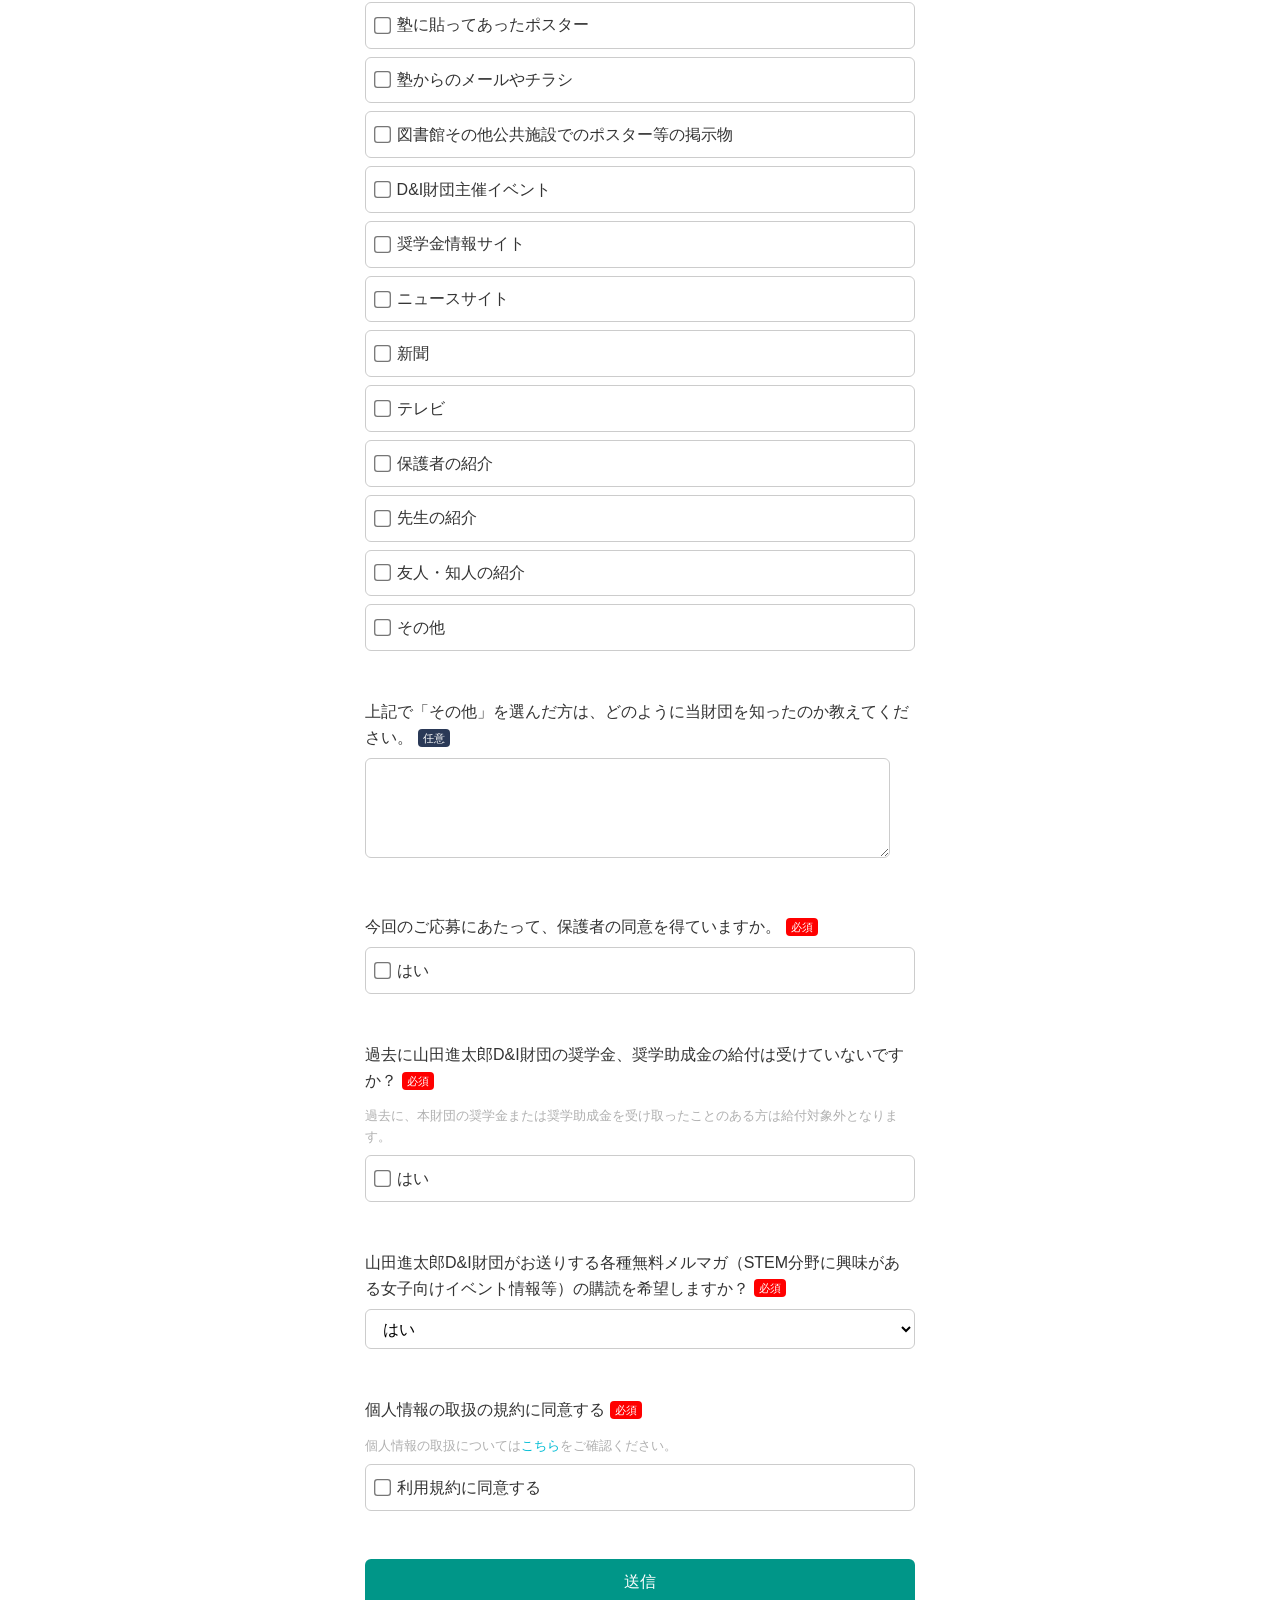
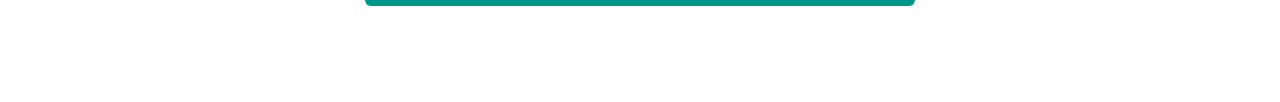
==== commit 24157360: "Update index.html デフォルトの生年月日を2009→2010に変更" ====
--- a/index.html
+++ b/index.html
@@ -107,7 +107,7 @@
                         生年月日
                         <span class="required-badge">必須</span>
                     </label>
-                    <input type="date" id="birth" name="生年月日" data-formrun-required value="2009-04-01">
+                    <input type="date" id="birth" name="生年月日" data-formrun-required value="2010-04-02">
                     <div class="error_text" data-formrun-show-if-error="生年月日">入力してください</div>
                 </div>
             </div>
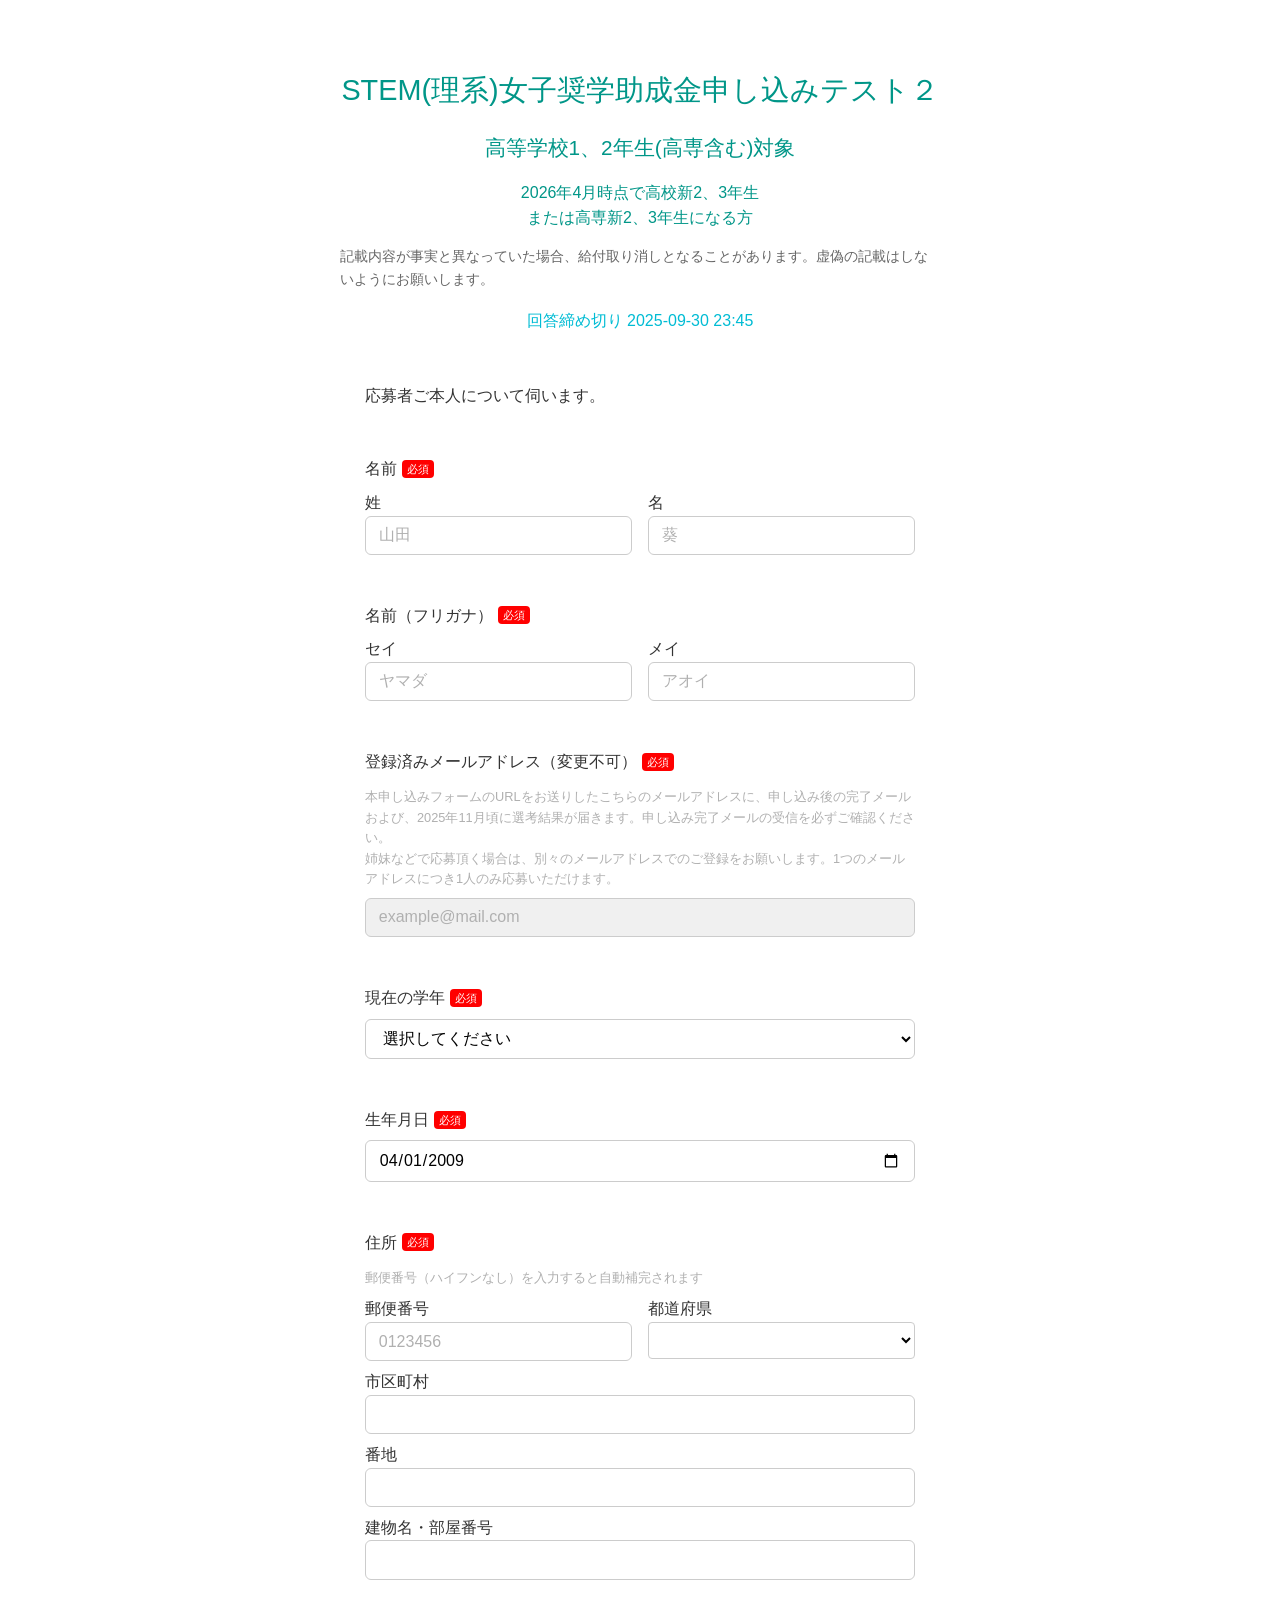
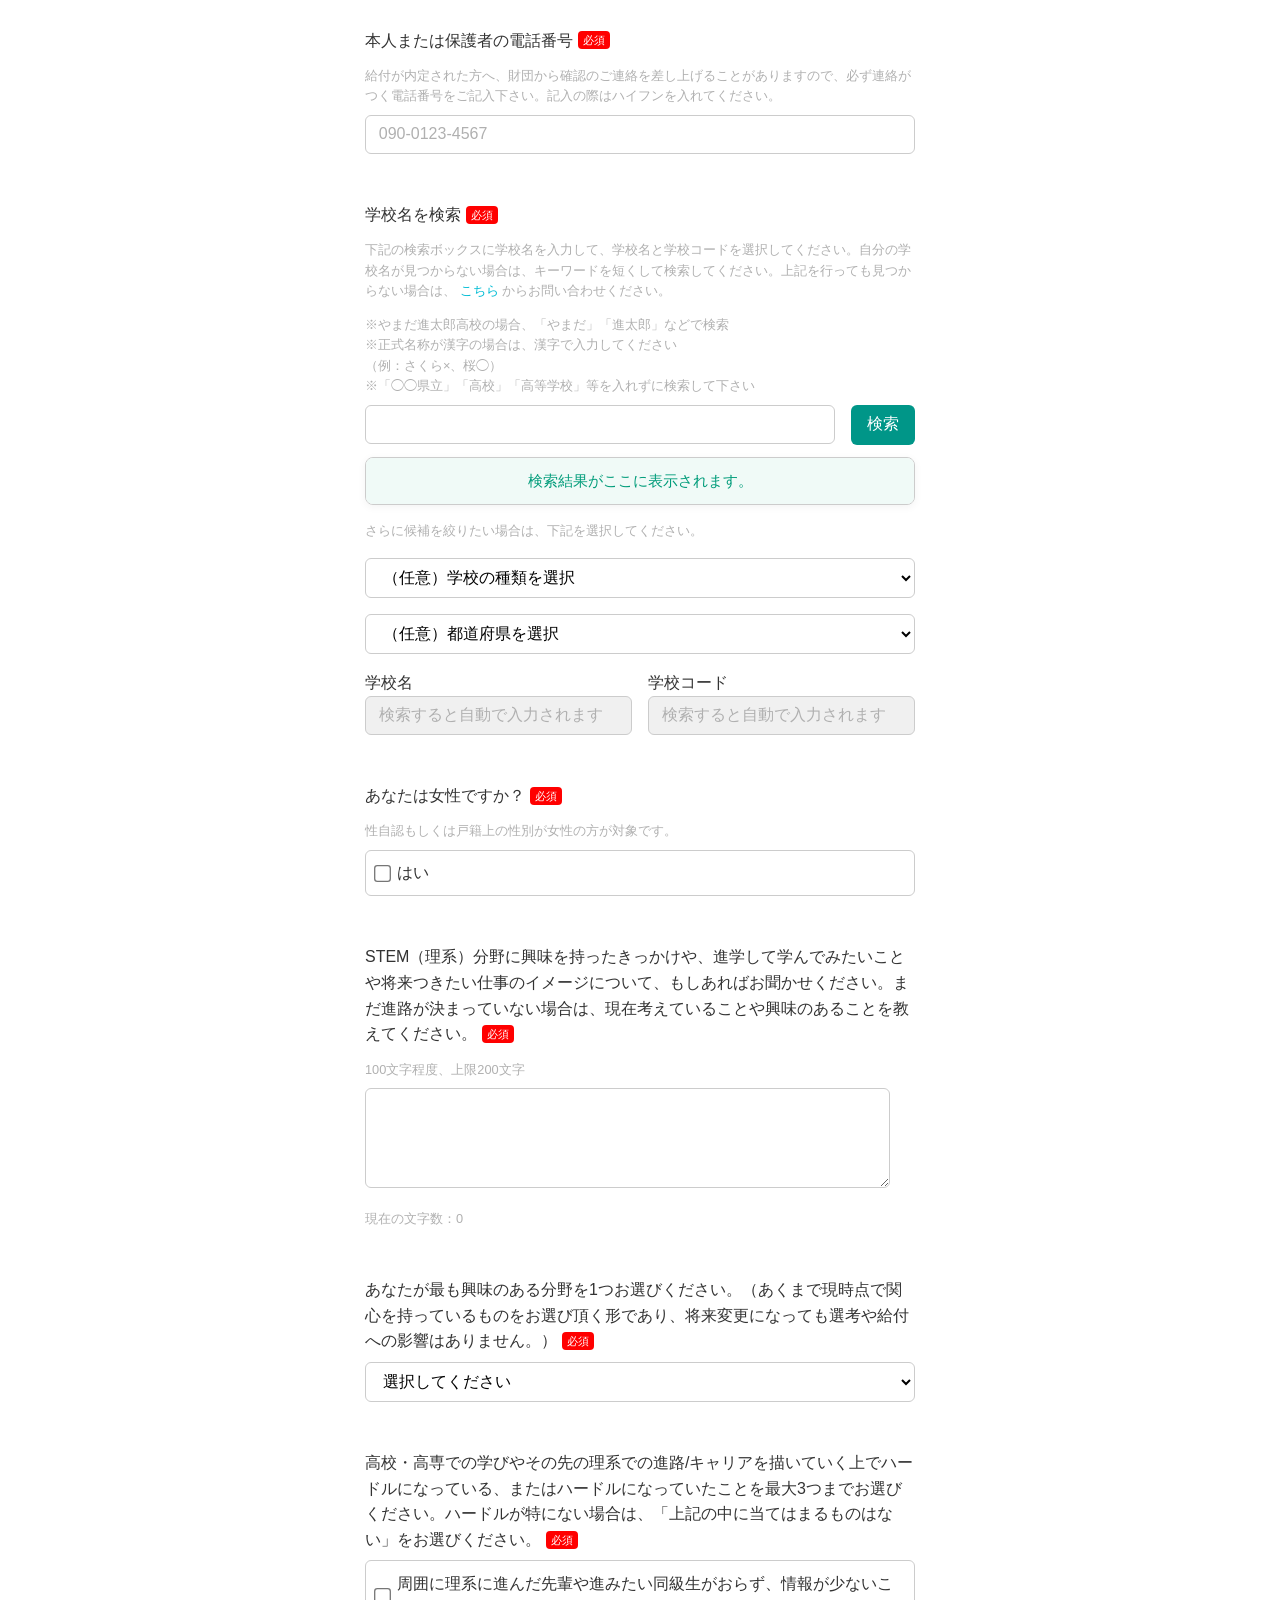
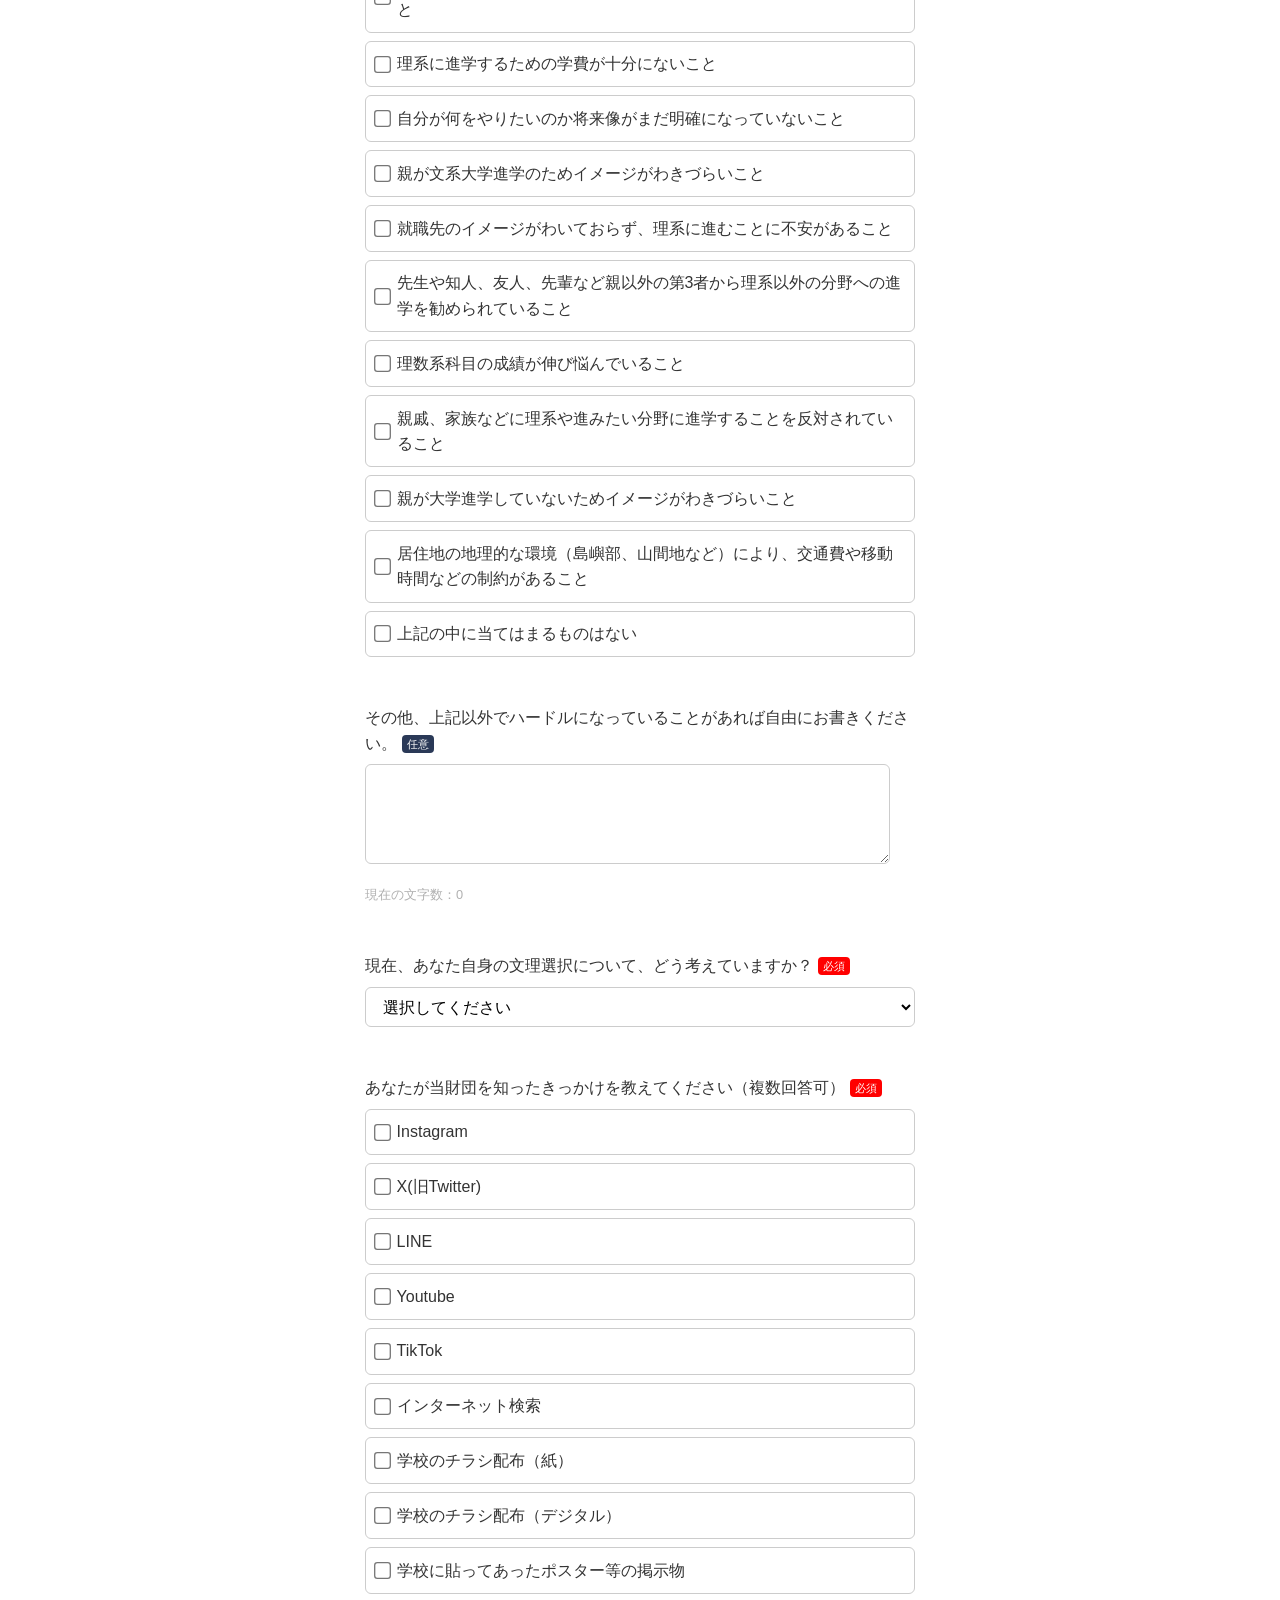
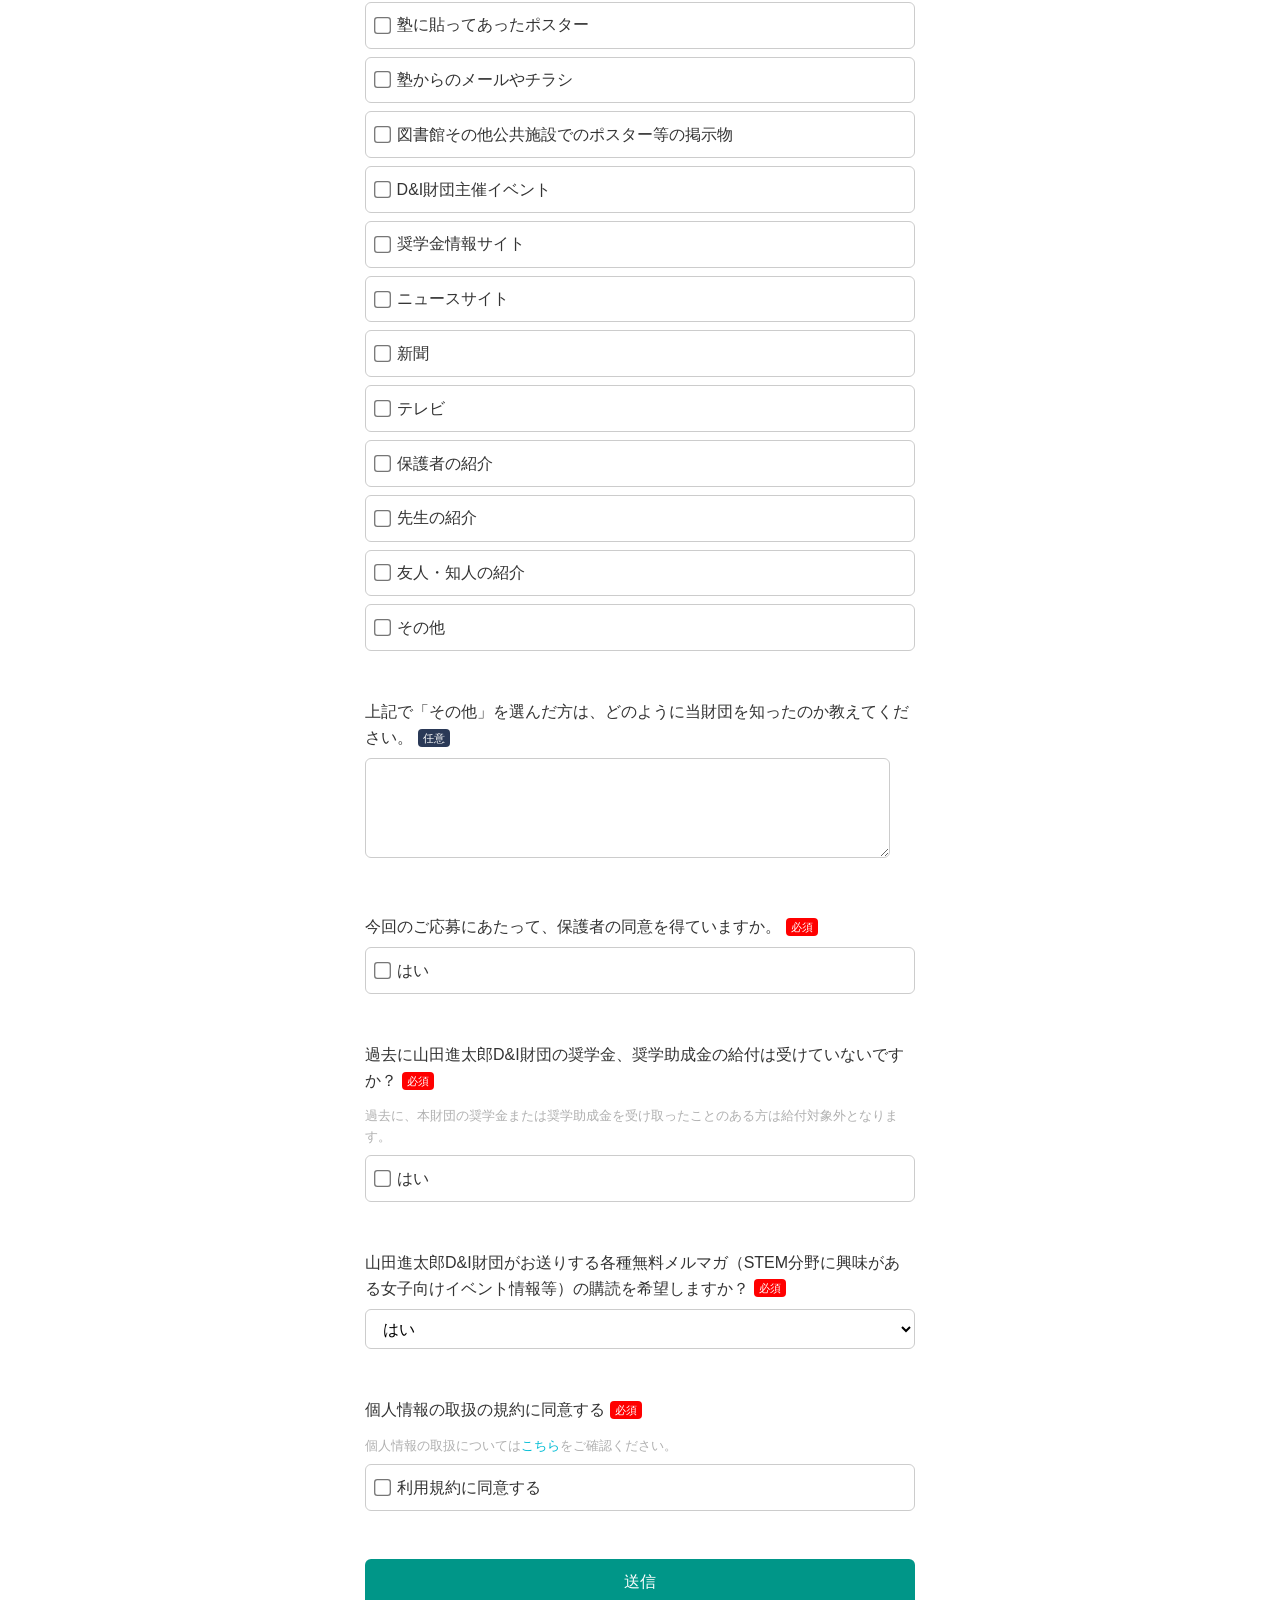
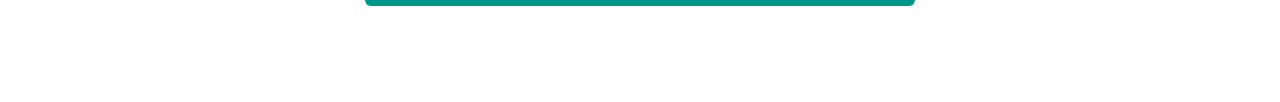
==== commit 2a561b45: "Update index.html 住所自動補完のための変更 https://form.run/home/blog/update_address" ====
--- a/index.html
+++ b/index.html
@@ -107,7 +107,7 @@
                         生年月日
                         <span class="required-badge">必須</span>
                     </label>
-                    <input type="date" id="birth" name="生年月日" data-formrun-required value="2010-04-02">
+                    <input type="date" id="birth" name="生年月日" data-formrun-required value="2009-04-01">
                     <div class="error_text" data-formrun-show-if-error="生年月日">入力してください</div>
                 </div>
             </div>
@@ -127,21 +127,21 @@
                     </div>
                     <div>
                         <label>都道府県</label>
-                        <select name="都道府県" id="prefecture" data-formrun-type="region prefecture-jp" data-formrun-required></select>
+                        <select name="都道府県" id="prefecture" data-formrun-type="region prefecture-jp" data-formrun-target="郵便番号" data-formrun-required></select>
                         <div class="error_text" data-formrun-show-if-error="都道府県">入力してください</div>
                     </div>
                 </div>
                 <div class="form-inline-postal">
                     <div>
                         <label>市区町村</label>
-                        <input type="text" id="area" name="市区町村" data-formrun-type="locality street-address" data-formrun-required>
+                        <input type="text" id="area" name="市区町村" data-formrun-type="locality street-address" data-formrun-target="郵便番号" data-formrun-required>
                         <div class="error_text" data-formrun-show-if-error="市区町村">入力してください</div>
                     </div>
                 </div>
                 <div class="form-inline-postal">
                     <div>
                         <label>番地</label>
-                        <input type="text" name="番地" id="banchi"  data-formrun-required>
+                        <input type="text" name="番地" id="banchi" data-formrun-target="郵便番号" data-formrun-required>
                         <div class="error_text" data-formrun-show-if-error="番地">入力してください</div>
                     </div>
                 </div>
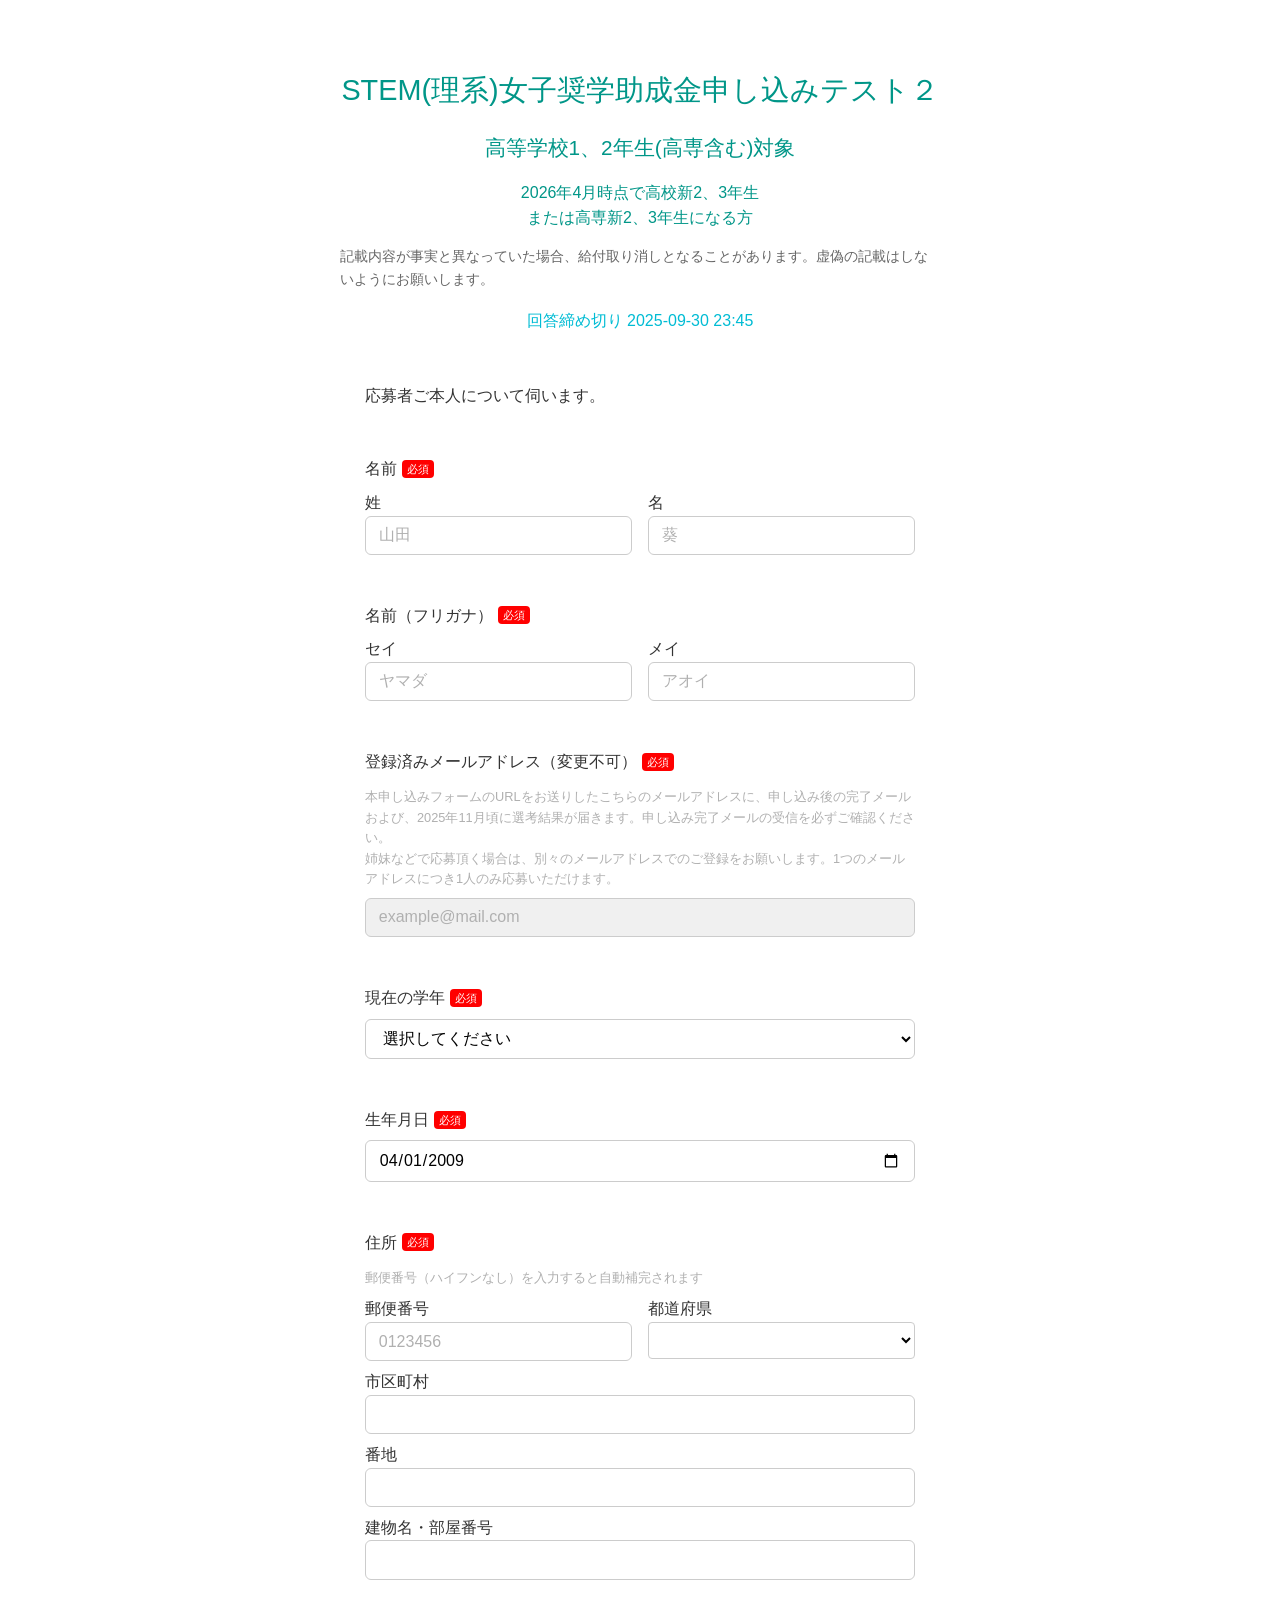
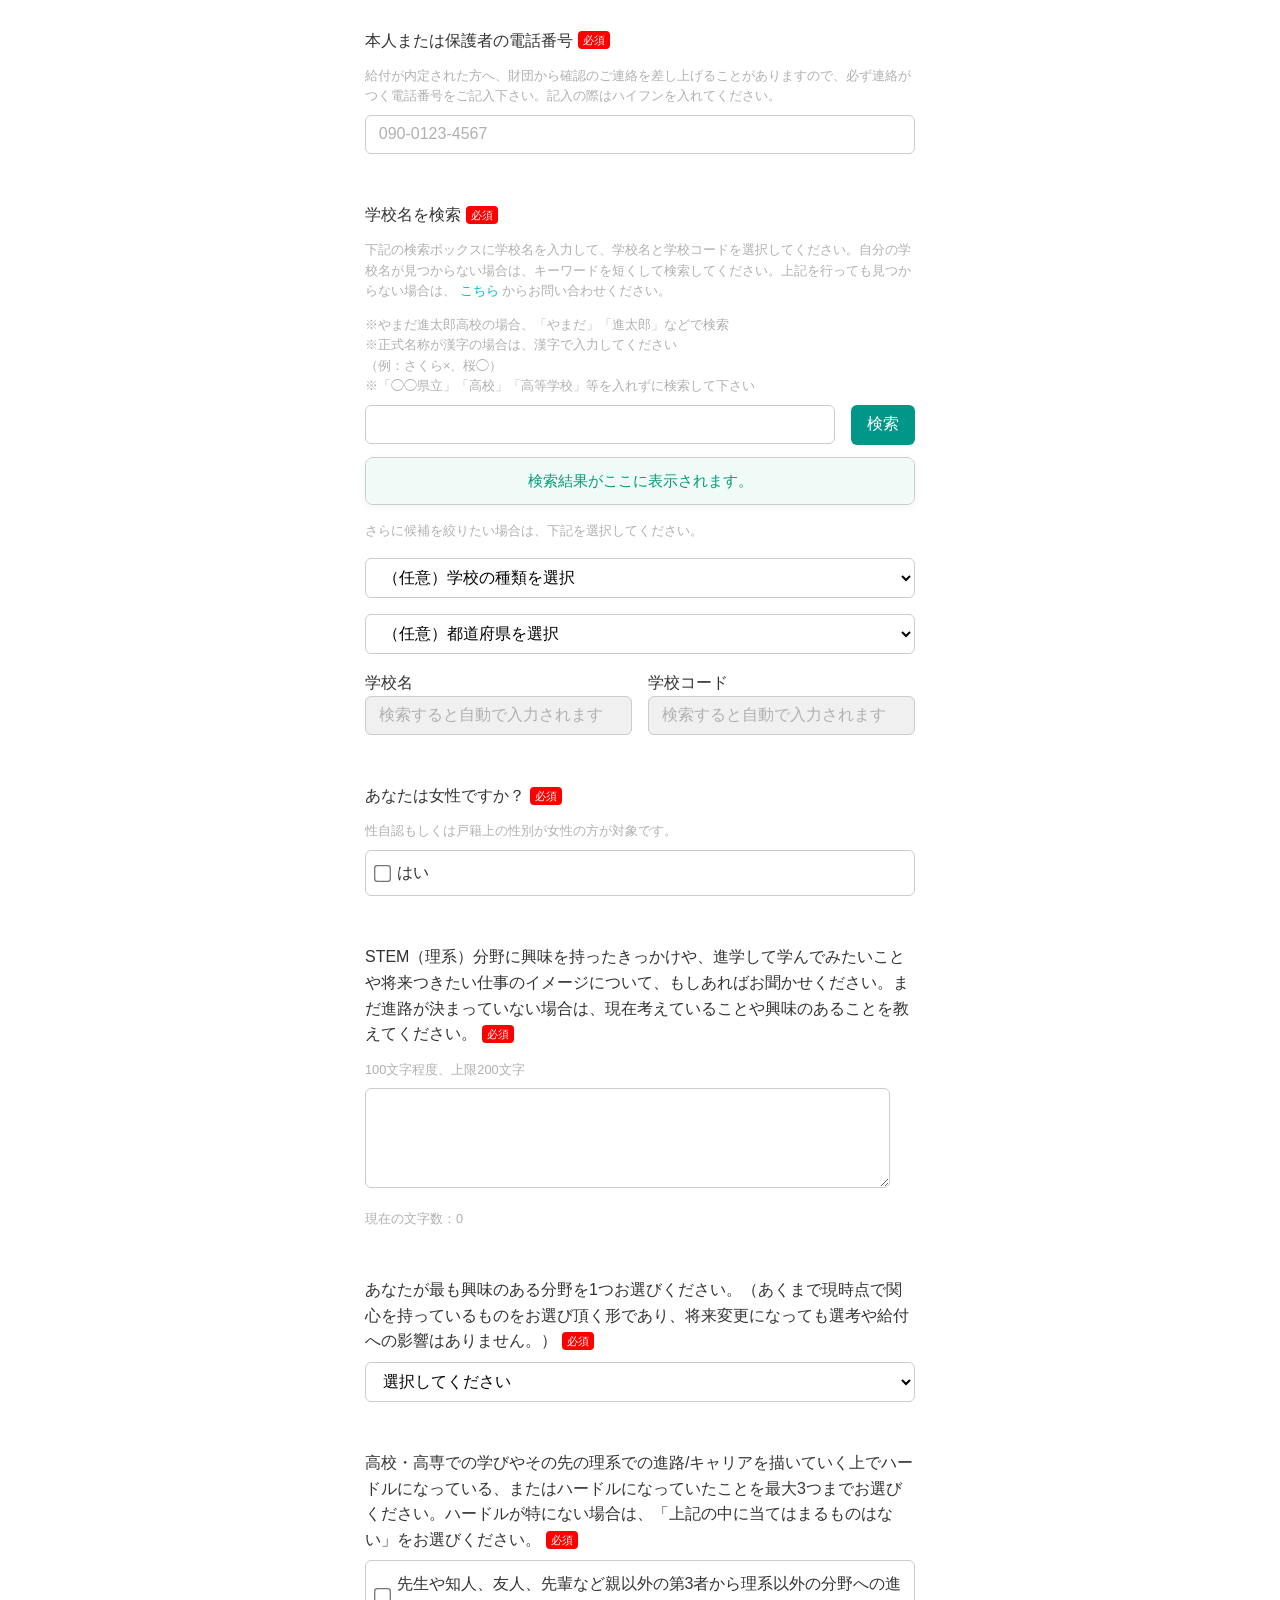
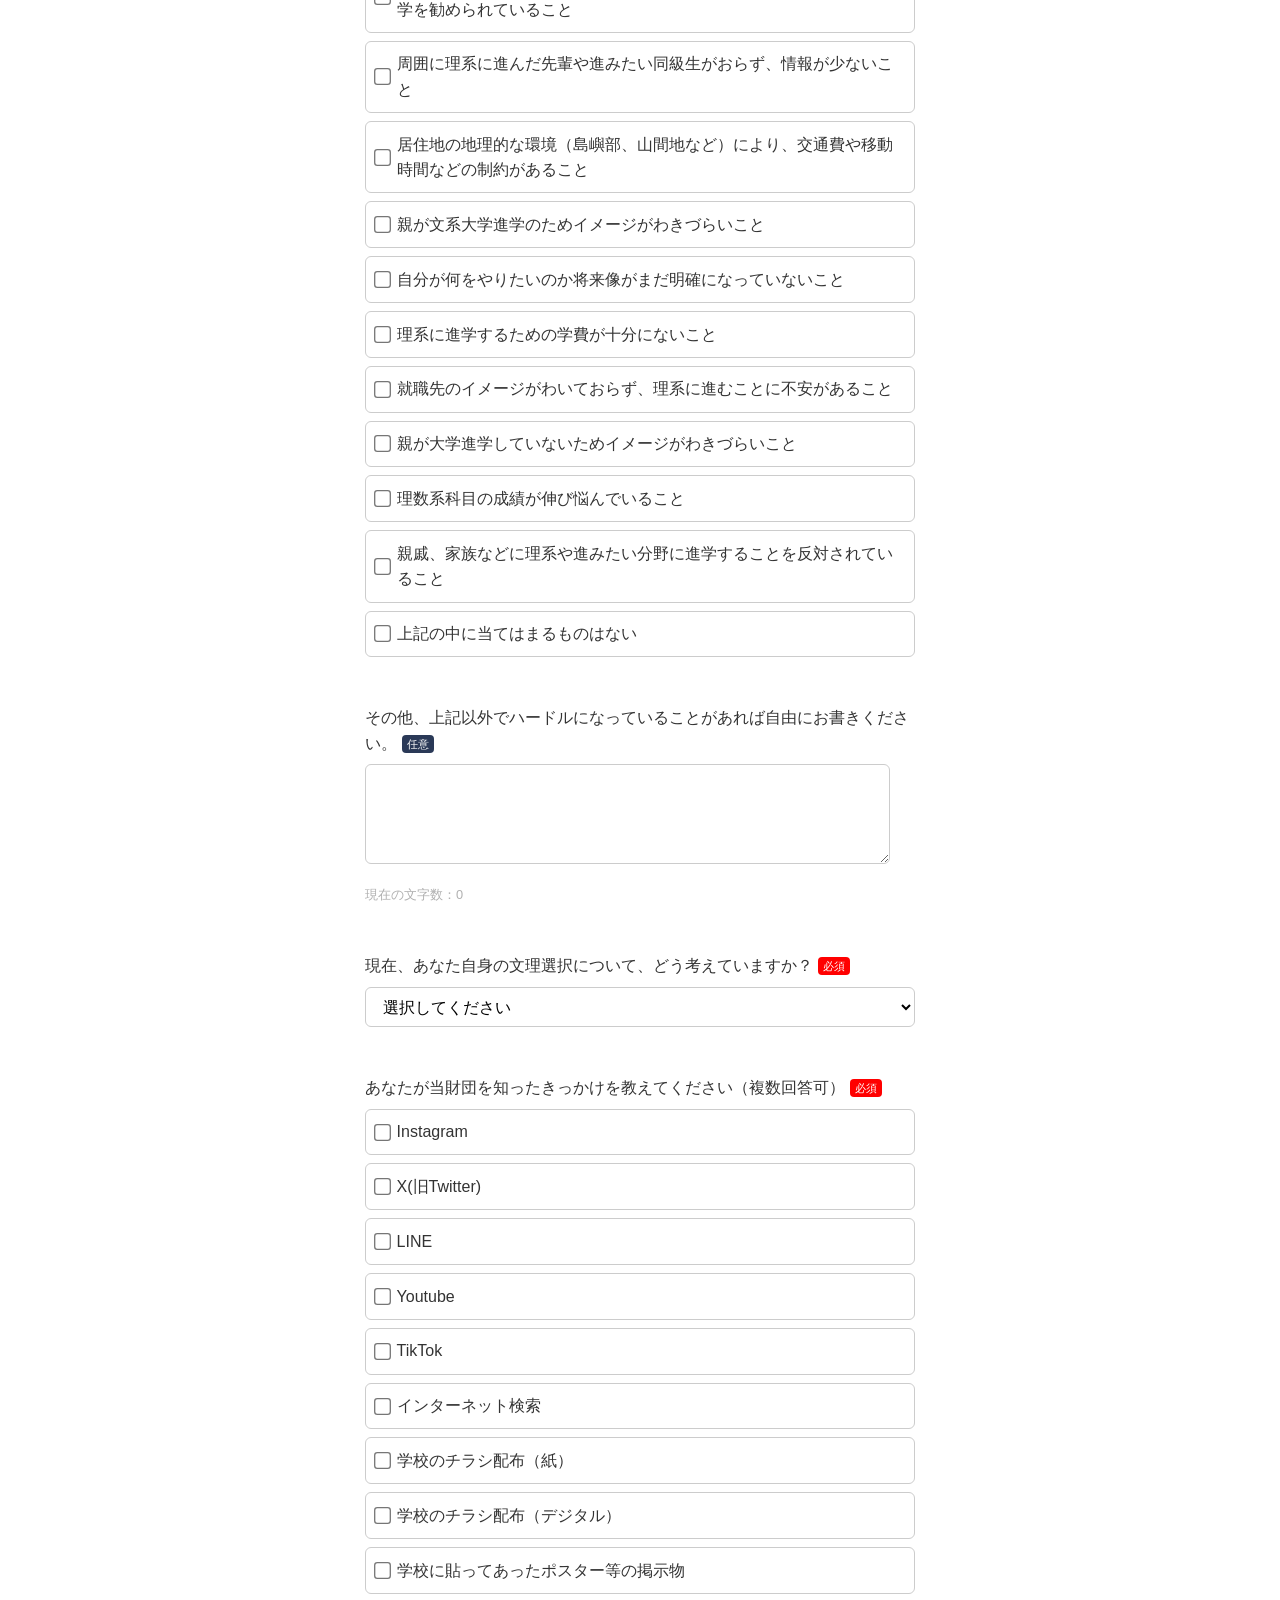
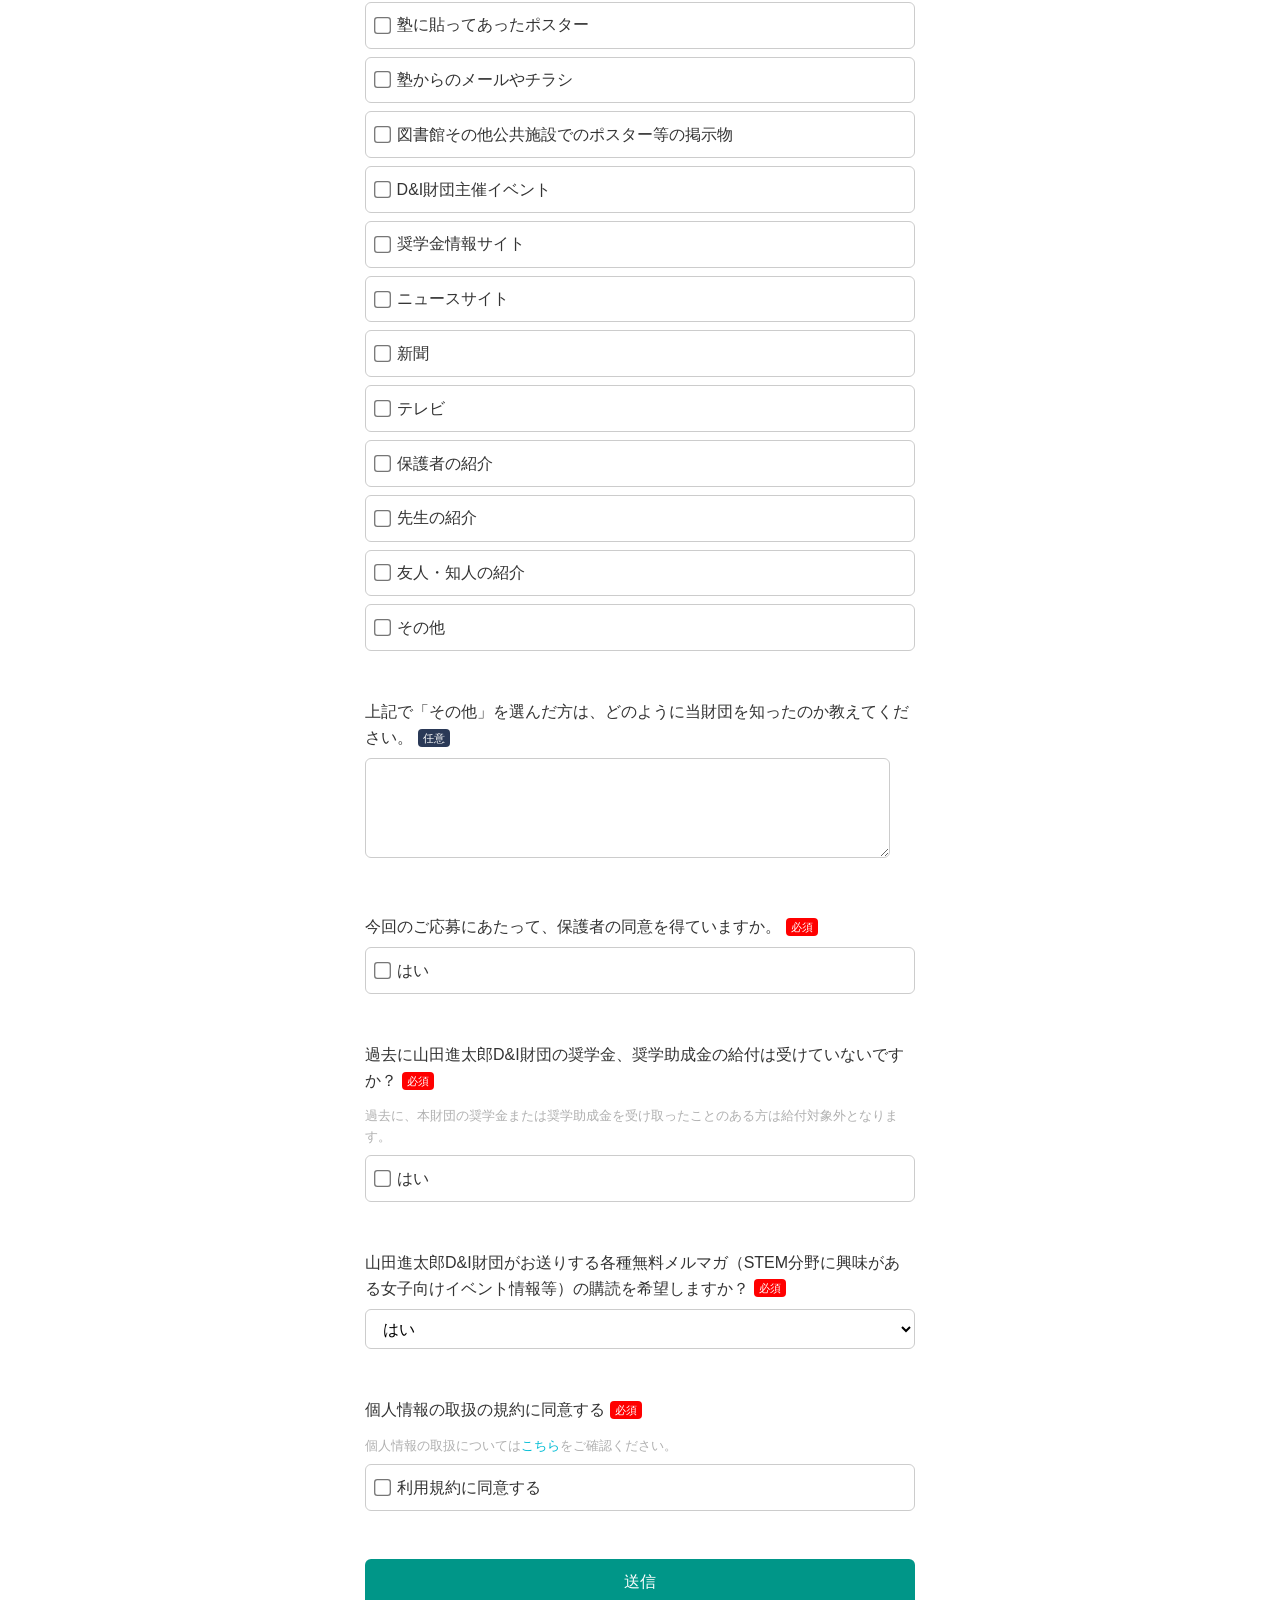
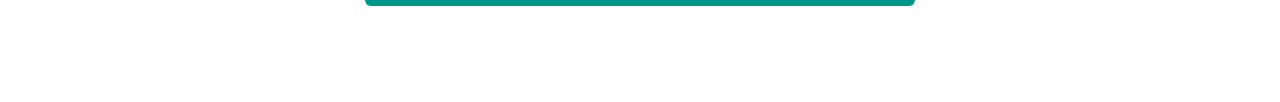
==== commit 9a3710f6: "Update index.html 新しいformrunフォームに対応するidに変更" ====
--- a/index.html
+++ b/index.html
@@ -26,7 +26,7 @@
         <br>
         <p>応募者ご本人について伺います。</p>
 
-        <form class="formrun" action="https://form.run/api/v1/r/2wxtvgvijfo5ckudlaa26unj" method="post">
+        <form class="formrun" action="https://form.run/api/v1/r/adt9umixpbw16ij51b1zxhay" method="post">
 
             <!-- 名前 必須-->
             <div class="form-group">
@@ -127,21 +127,21 @@
                     </div>
                     <div>
                         <label>都道府県</label>
-                        <select name="都道府県" id="prefecture" data-formrun-type="region prefecture-jp" data-formrun-target="郵便番号" data-formrun-required></select>
+                        <select name="都道府県" id="prefecture" data-formrun-type="region prefecture-jp" data-formrun-required></select>
                         <div class="error_text" data-formrun-show-if-error="都道府県">入力してください</div>
                     </div>
                 </div>
                 <div class="form-inline-postal">
                     <div>
                         <label>市区町村</label>
-                        <input type="text" id="area" name="市区町村" data-formrun-type="locality street-address" data-formrun-target="郵便番号" data-formrun-required>
+                        <input type="text" id="area" name="市区町村" data-formrun-type="locality street-address" data-formrun-required>
                         <div class="error_text" data-formrun-show-if-error="市区町村">入力してください</div>
                     </div>
                 </div>
                 <div class="form-inline-postal">
                     <div>
                         <label>番地</label>
-                        <input type="text" name="番地" id="banchi" data-formrun-target="郵便番号" data-formrun-required>
+                        <input type="text" name="番地" id="banchi"  data-formrun-required>
                         <div class="error_text" data-formrun-show-if-error="番地">入力してください</div>
                     </div>
                 </div>
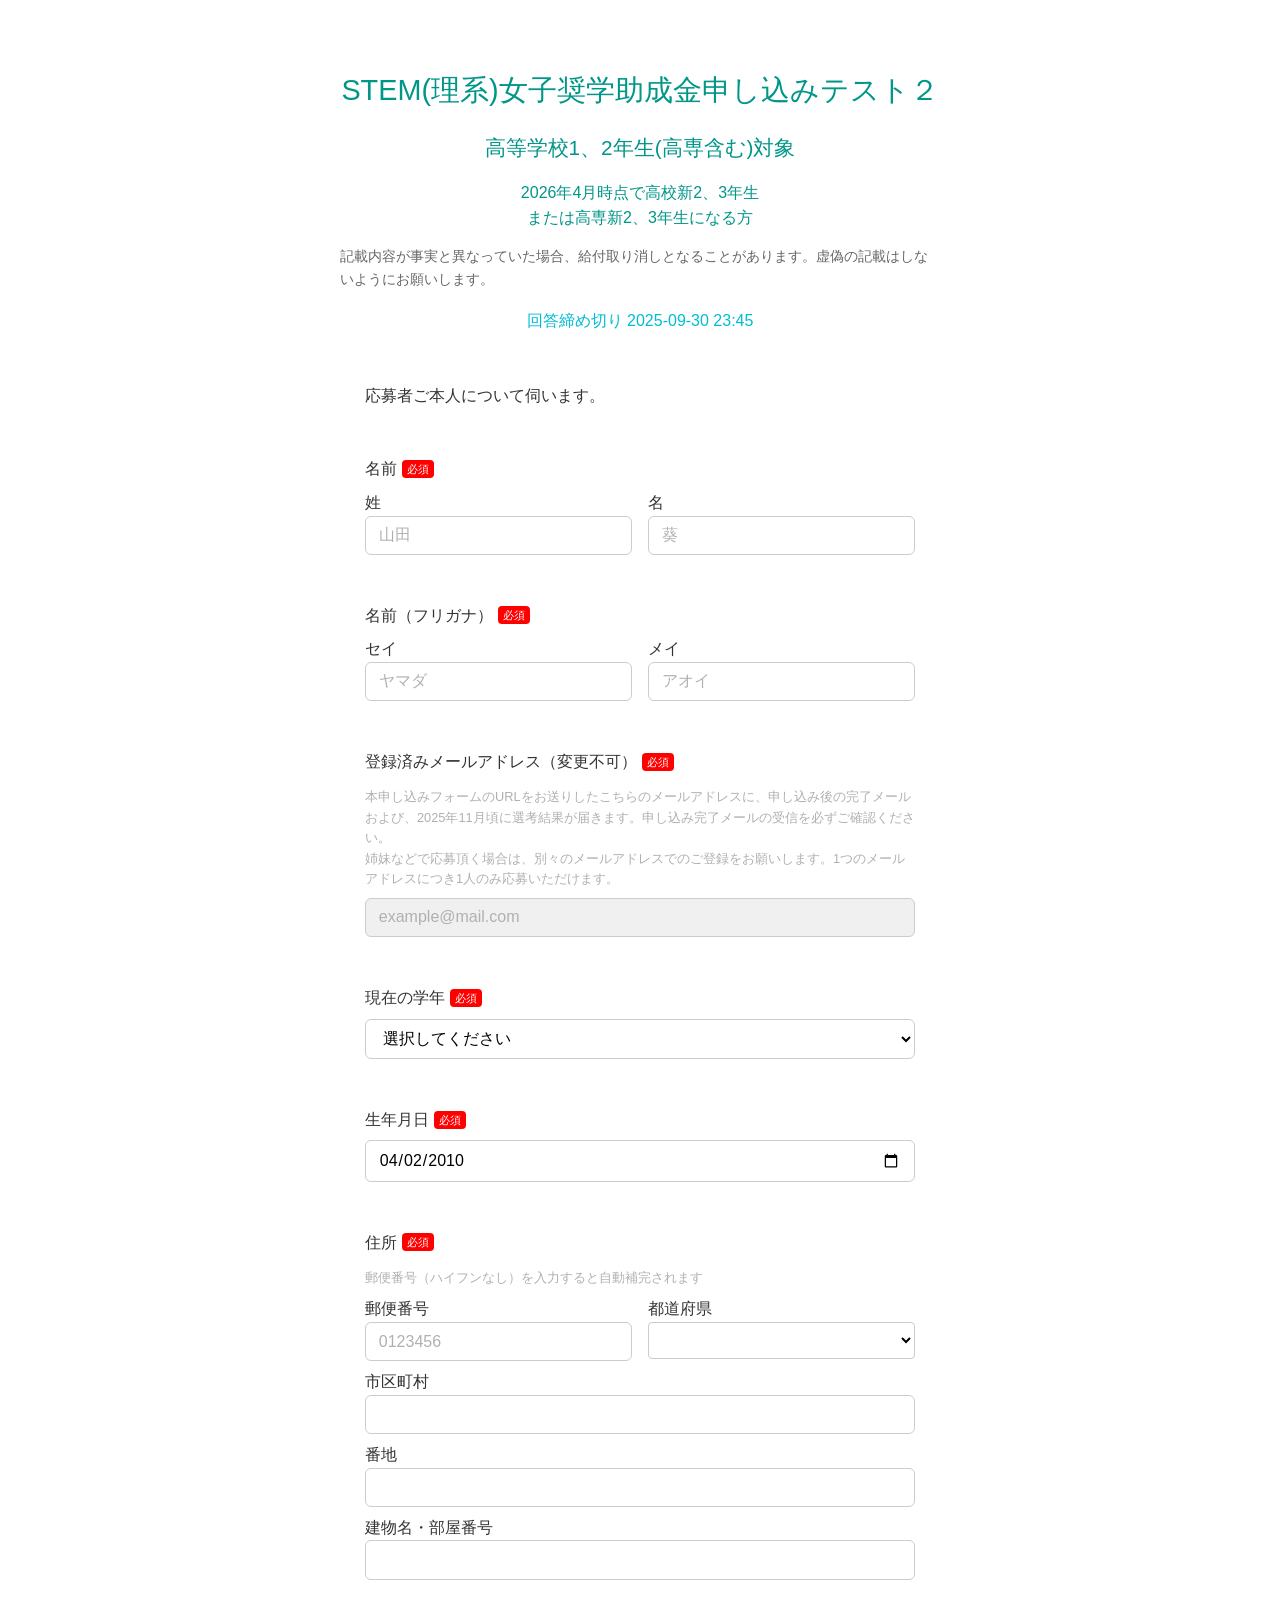
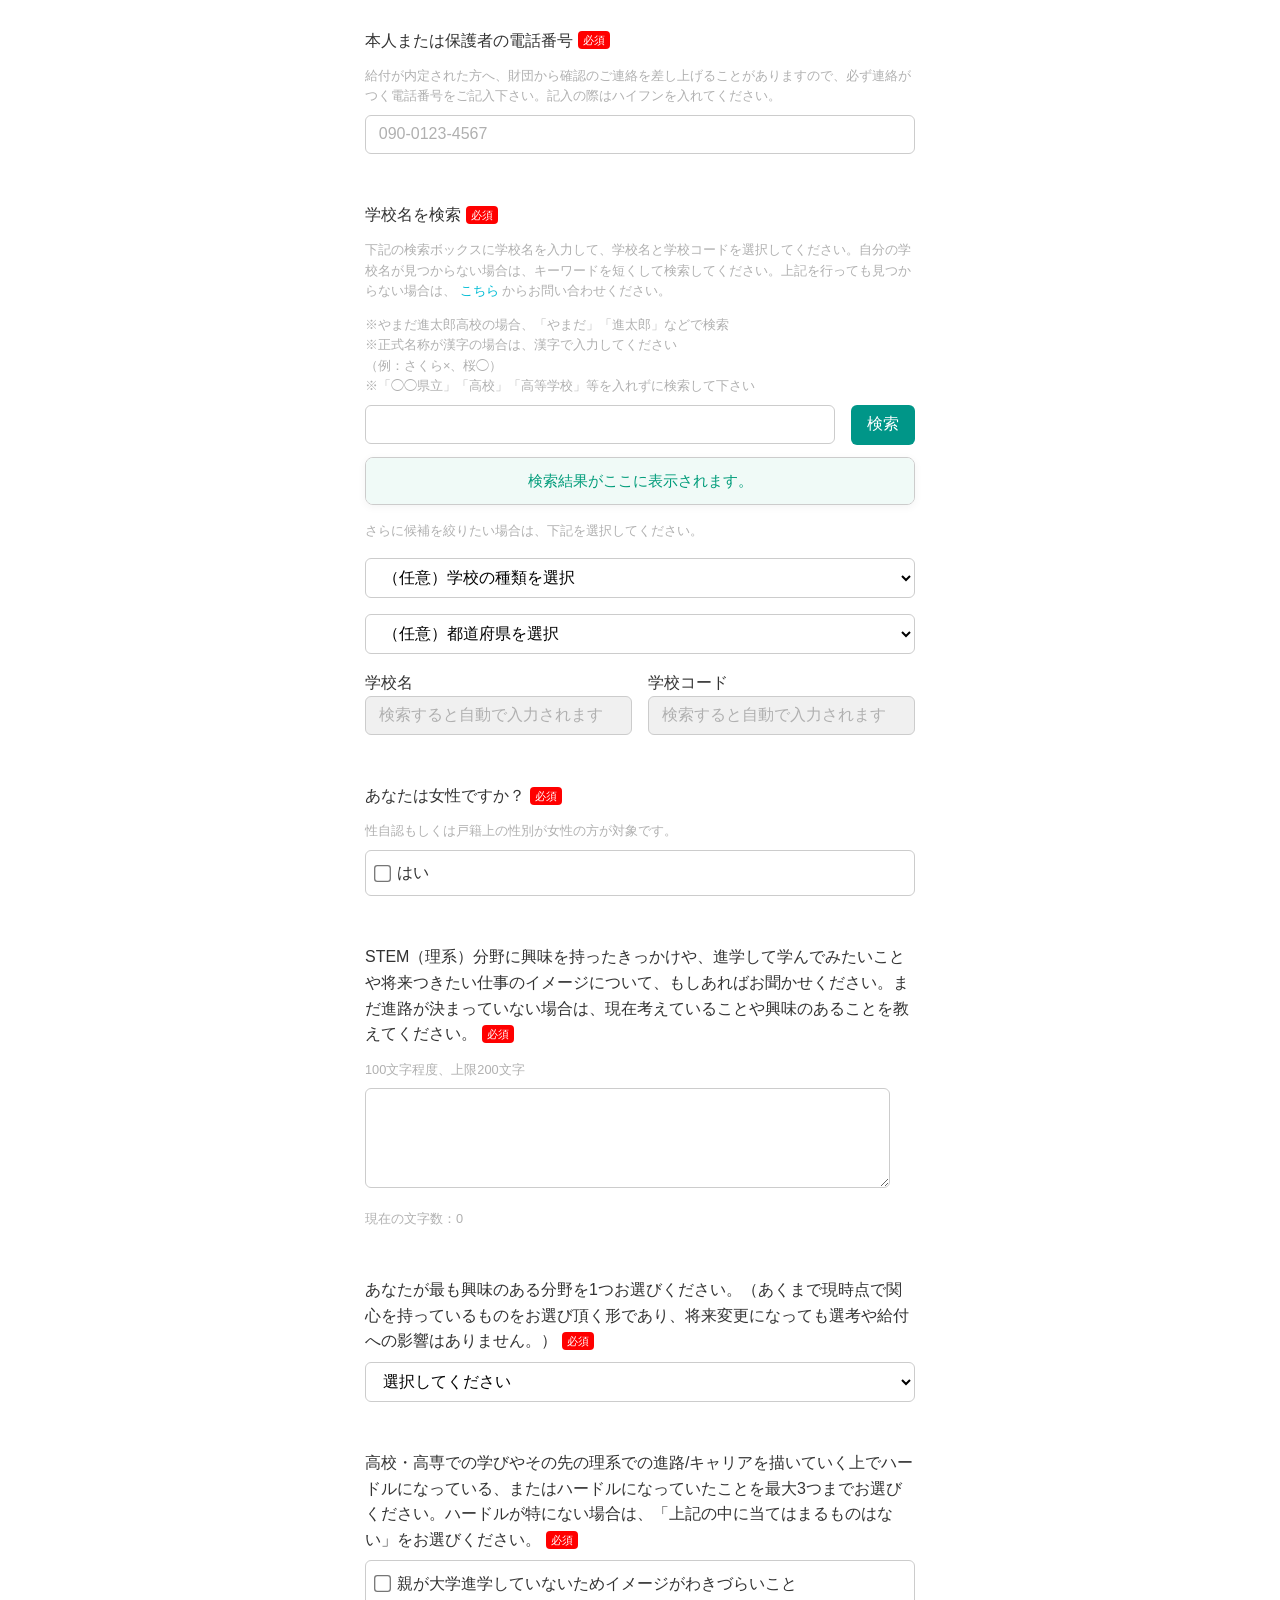
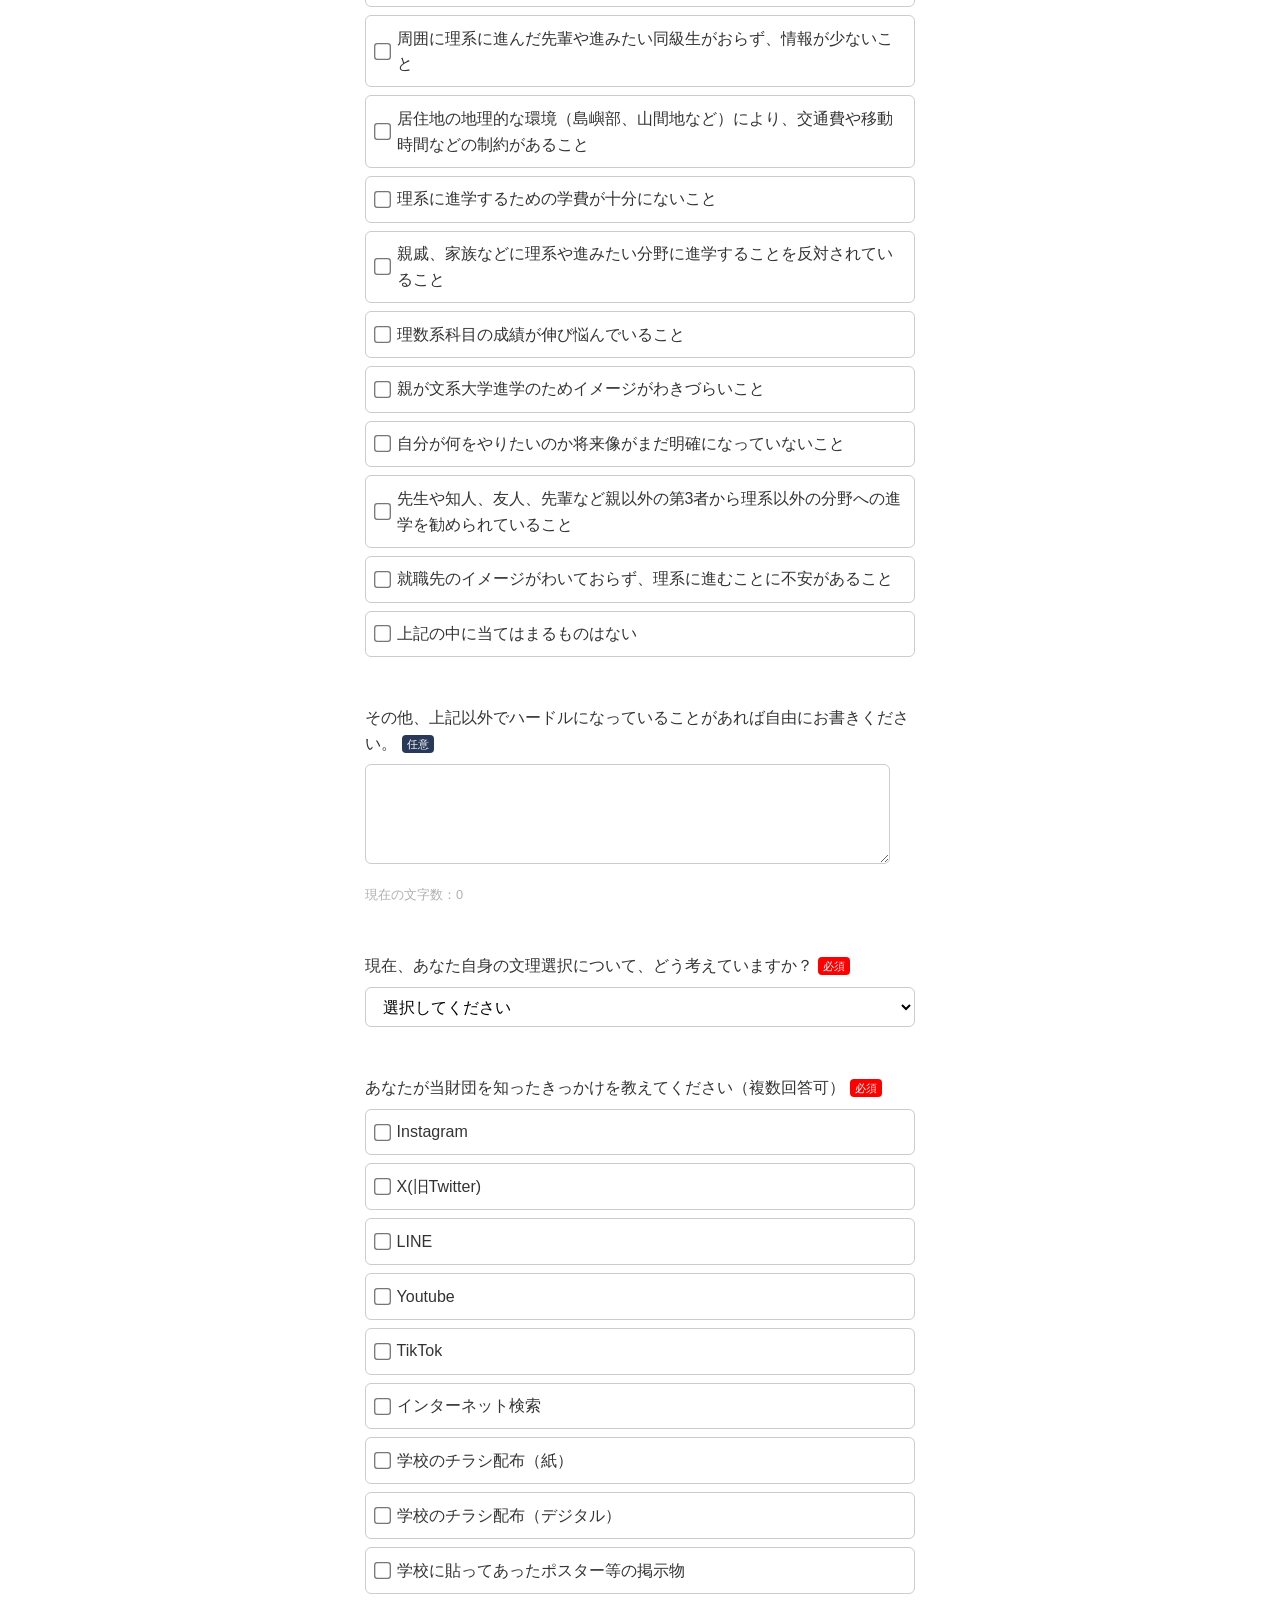
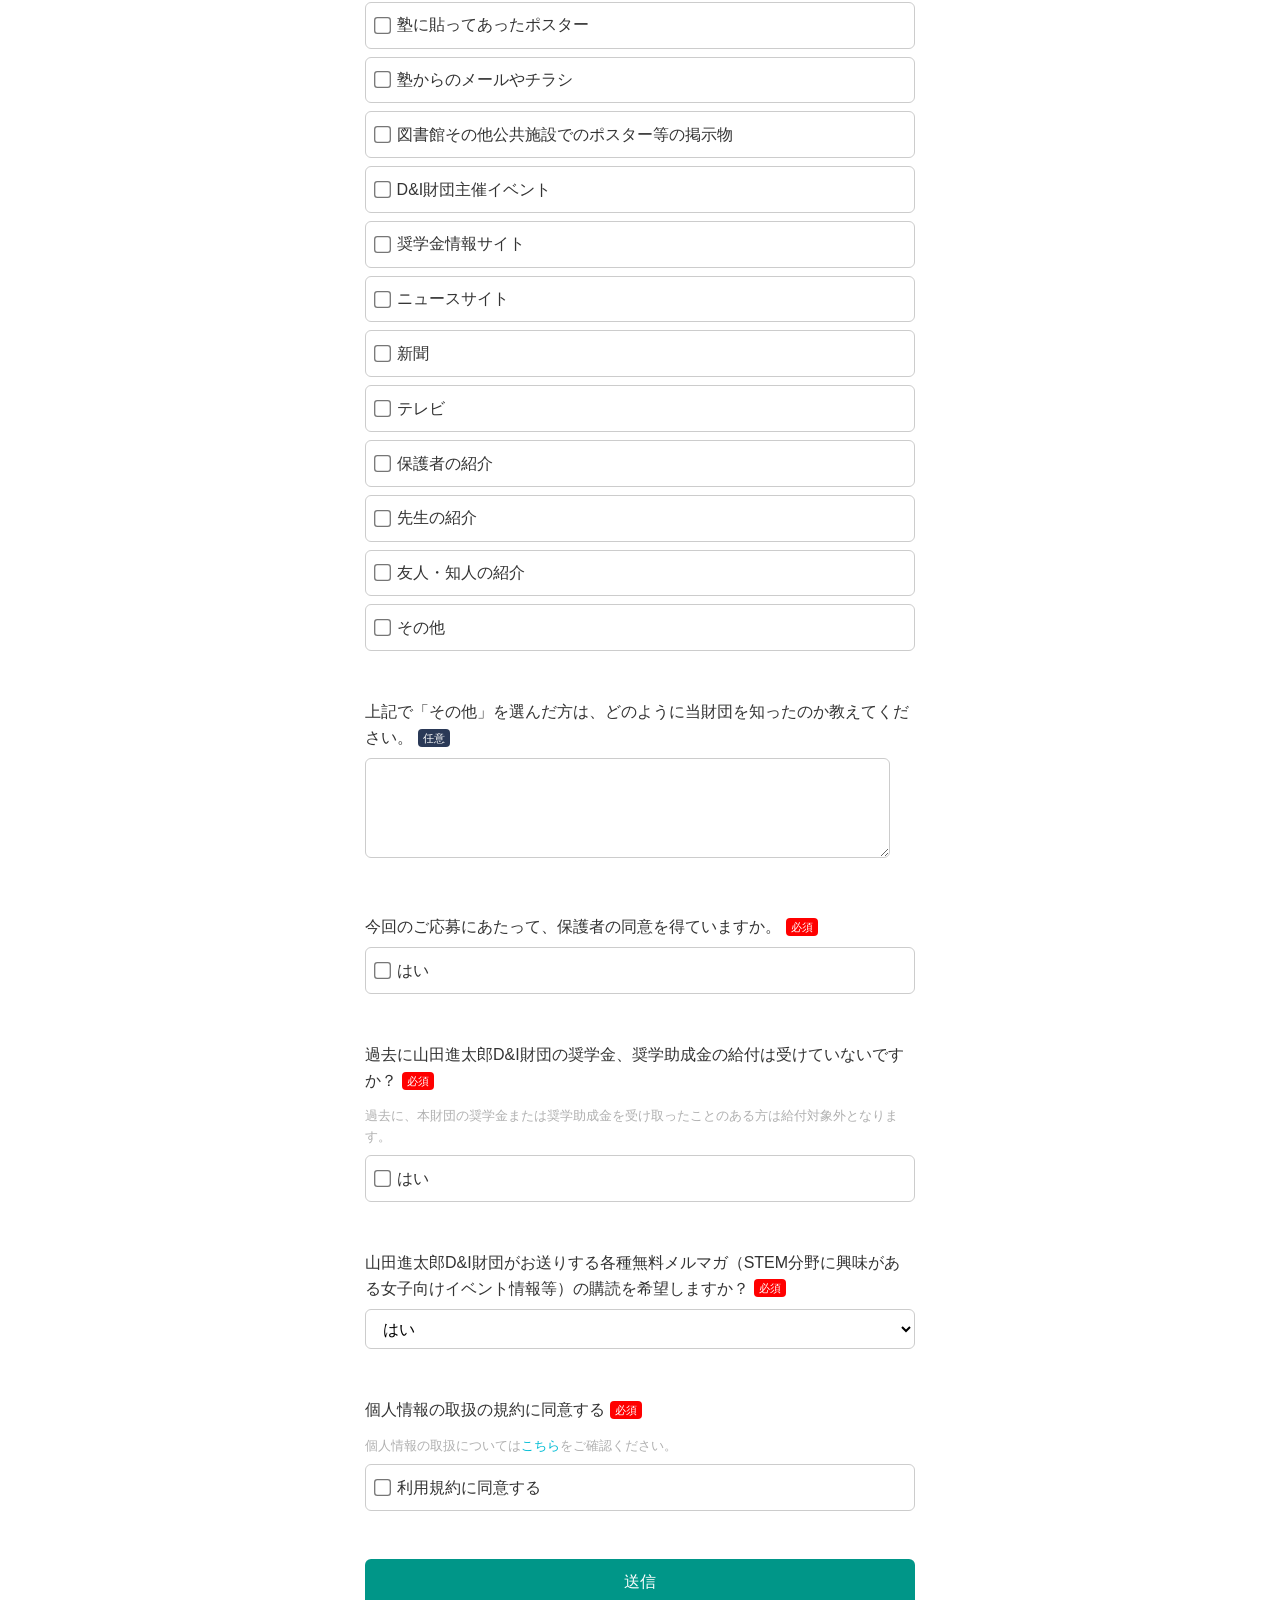
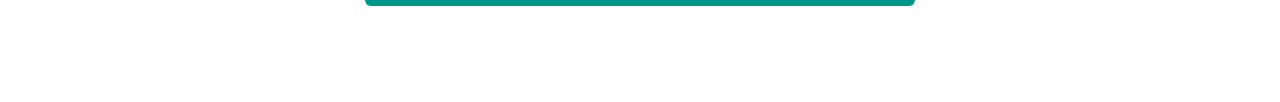
==== commit 81e04660: "Merge pull request #5 from konomi-shinfdn/patch-3 Update index.html" ====
--- a/index.html
+++ b/index.html
@@ -26,7 +26,7 @@
         <br>
         <p>応募者ご本人について伺います。</p>
 
-        <form class="formrun" action="https://form.run/api/v1/r/adt9umixpbw16ij51b1zxhay" method="post">
+        <form class="formrun" action="https://form.run/api/v1/r/2wxtvgvijfo5ckudlaa26unj" method="post">
 
             <!-- 名前 必須-->
             <div class="form-group">
@@ -107,7 +107,7 @@
                         生年月日
                         <span class="required-badge">必須</span>
                     </label>
-                    <input type="date" id="birth" name="生年月日" data-formrun-required value="2009-04-01">
+                    <input type="date" id="birth" name="生年月日" data-formrun-required value="2010-04-02">
                     <div class="error_text" data-formrun-show-if-error="生年月日">入力してください</div>
                 </div>
             </div>
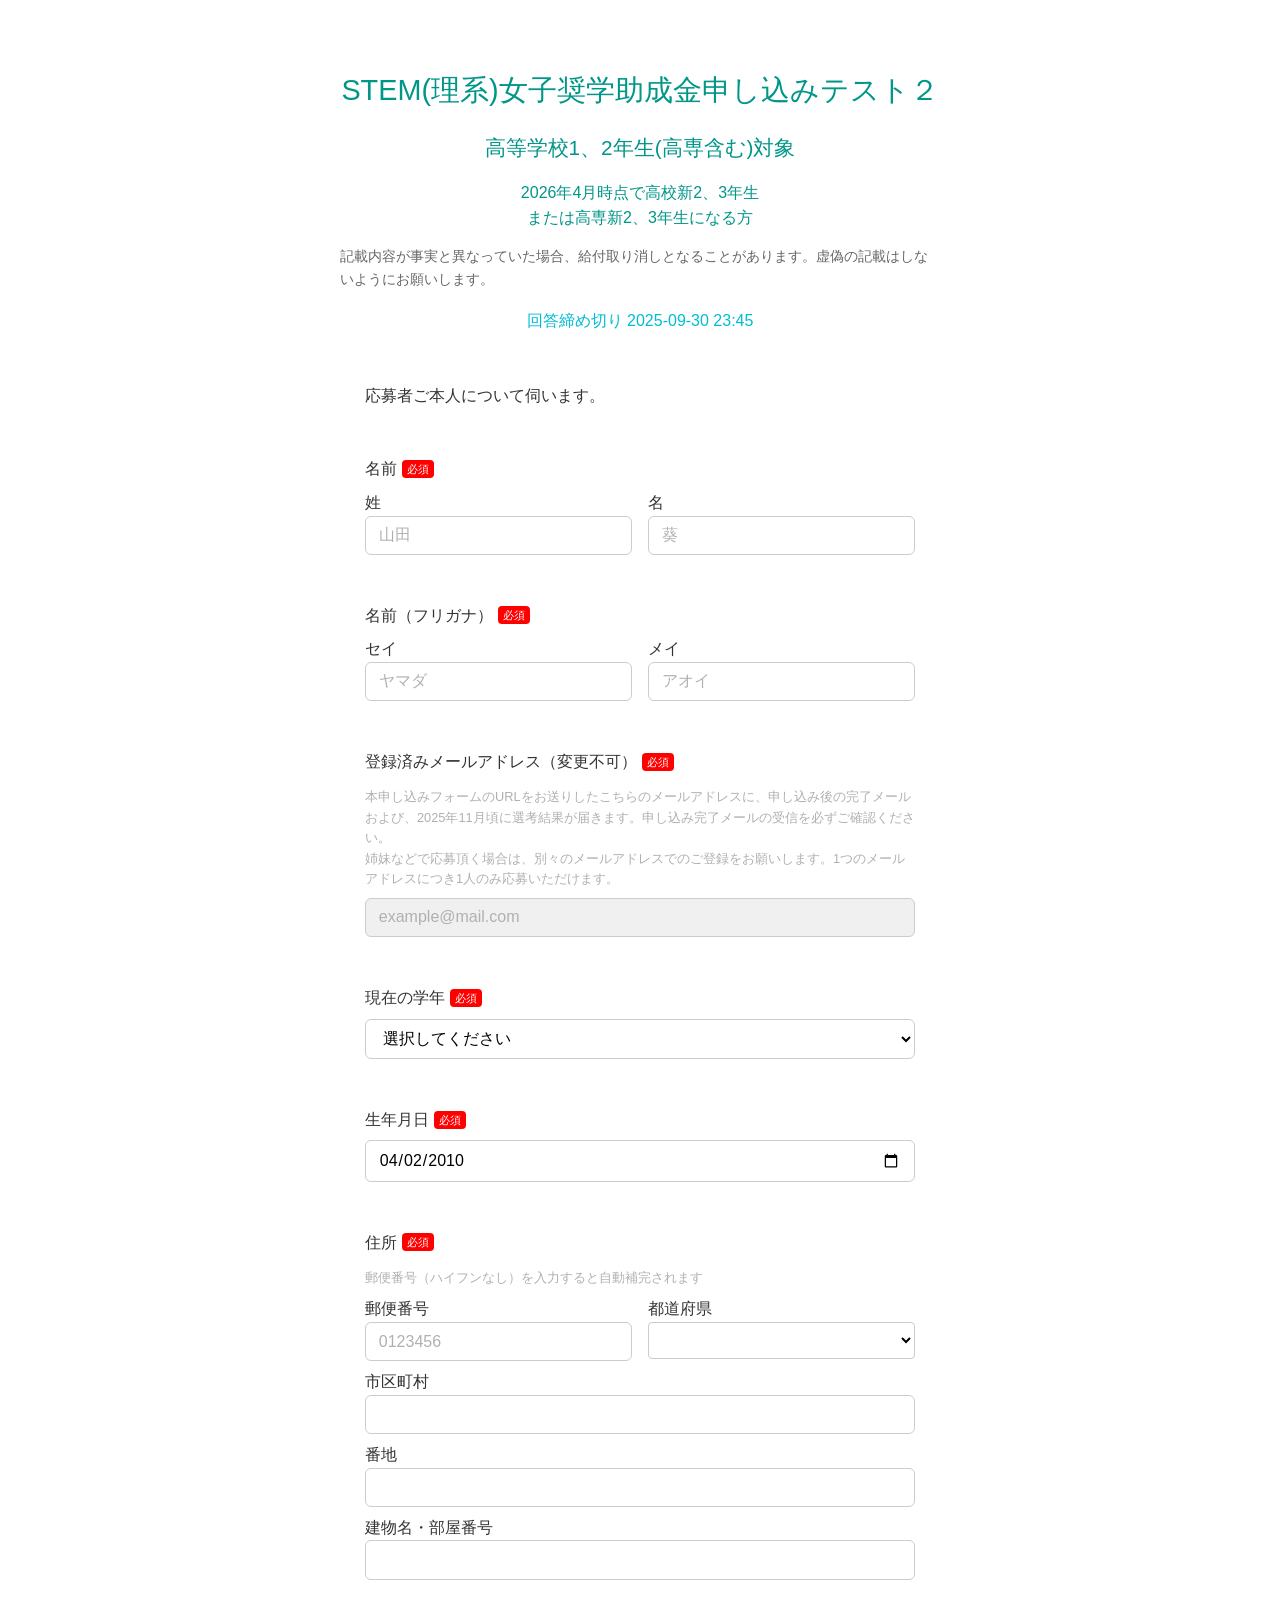
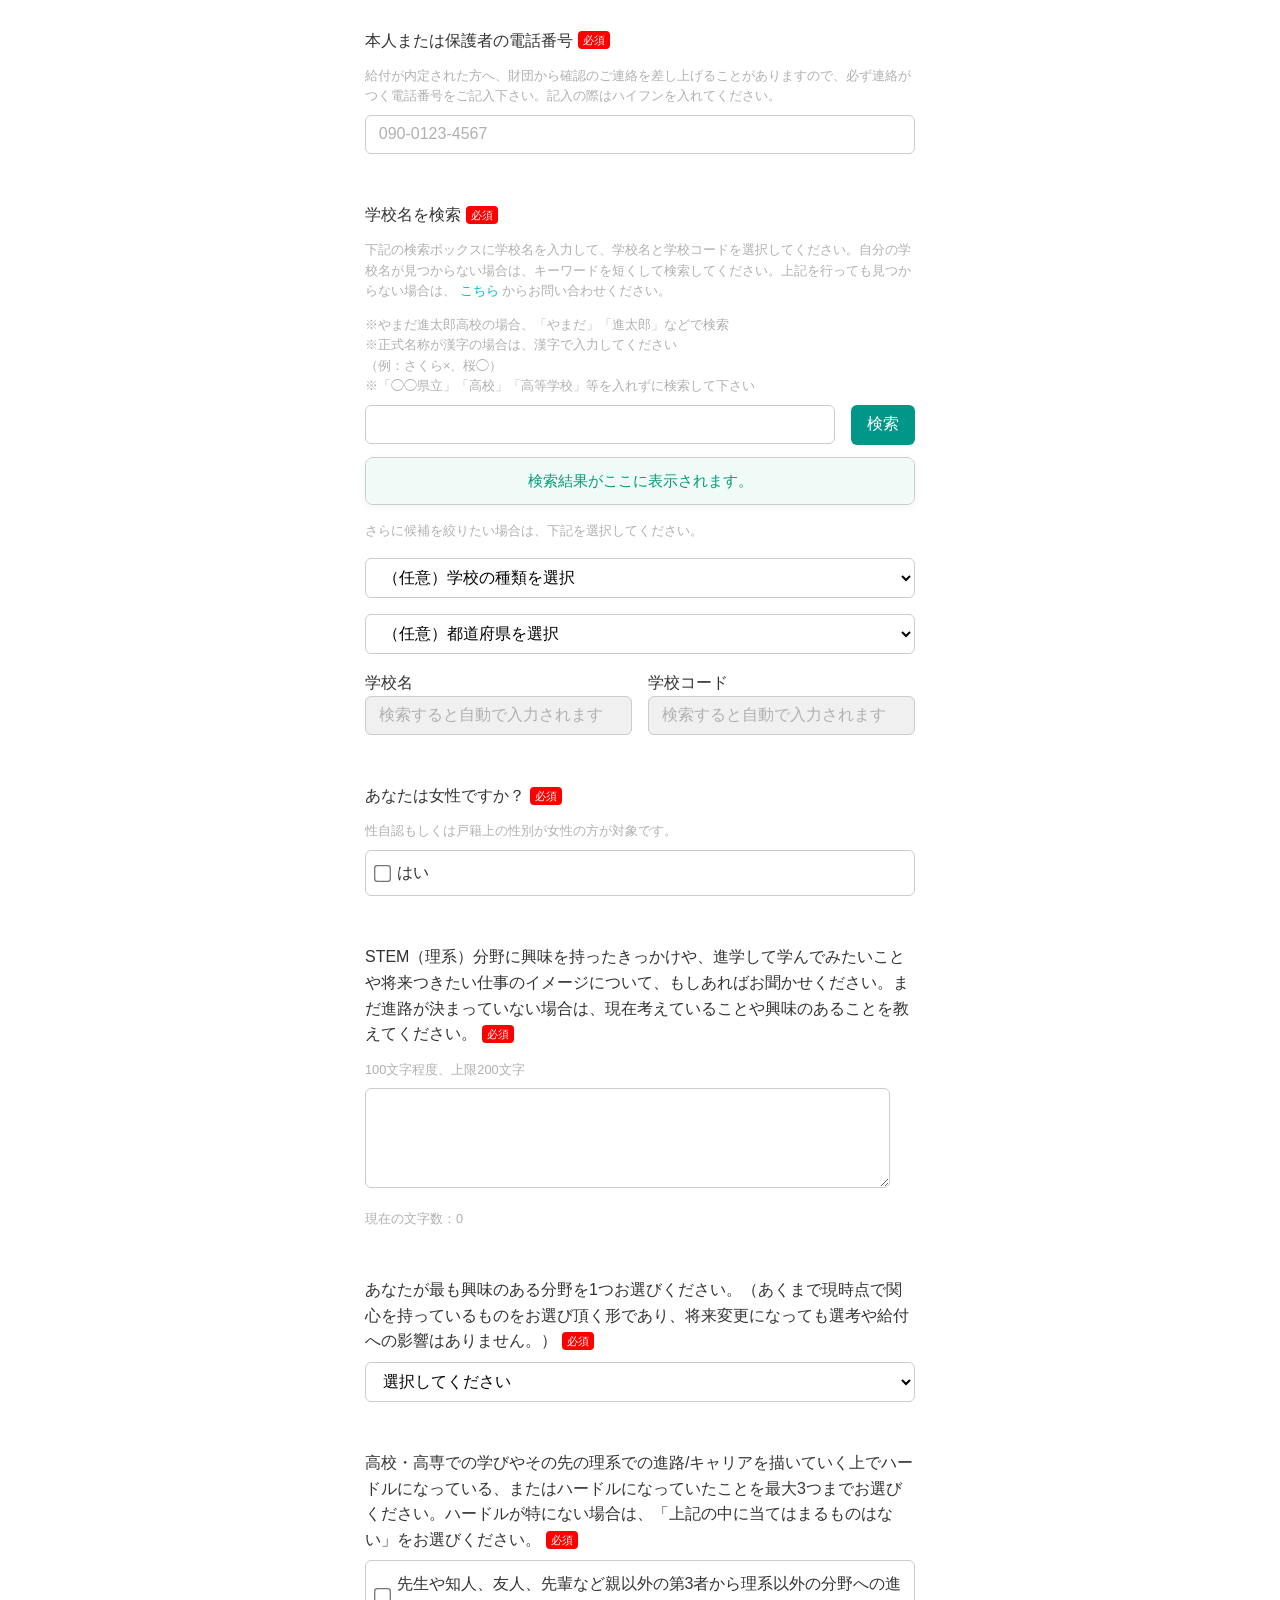
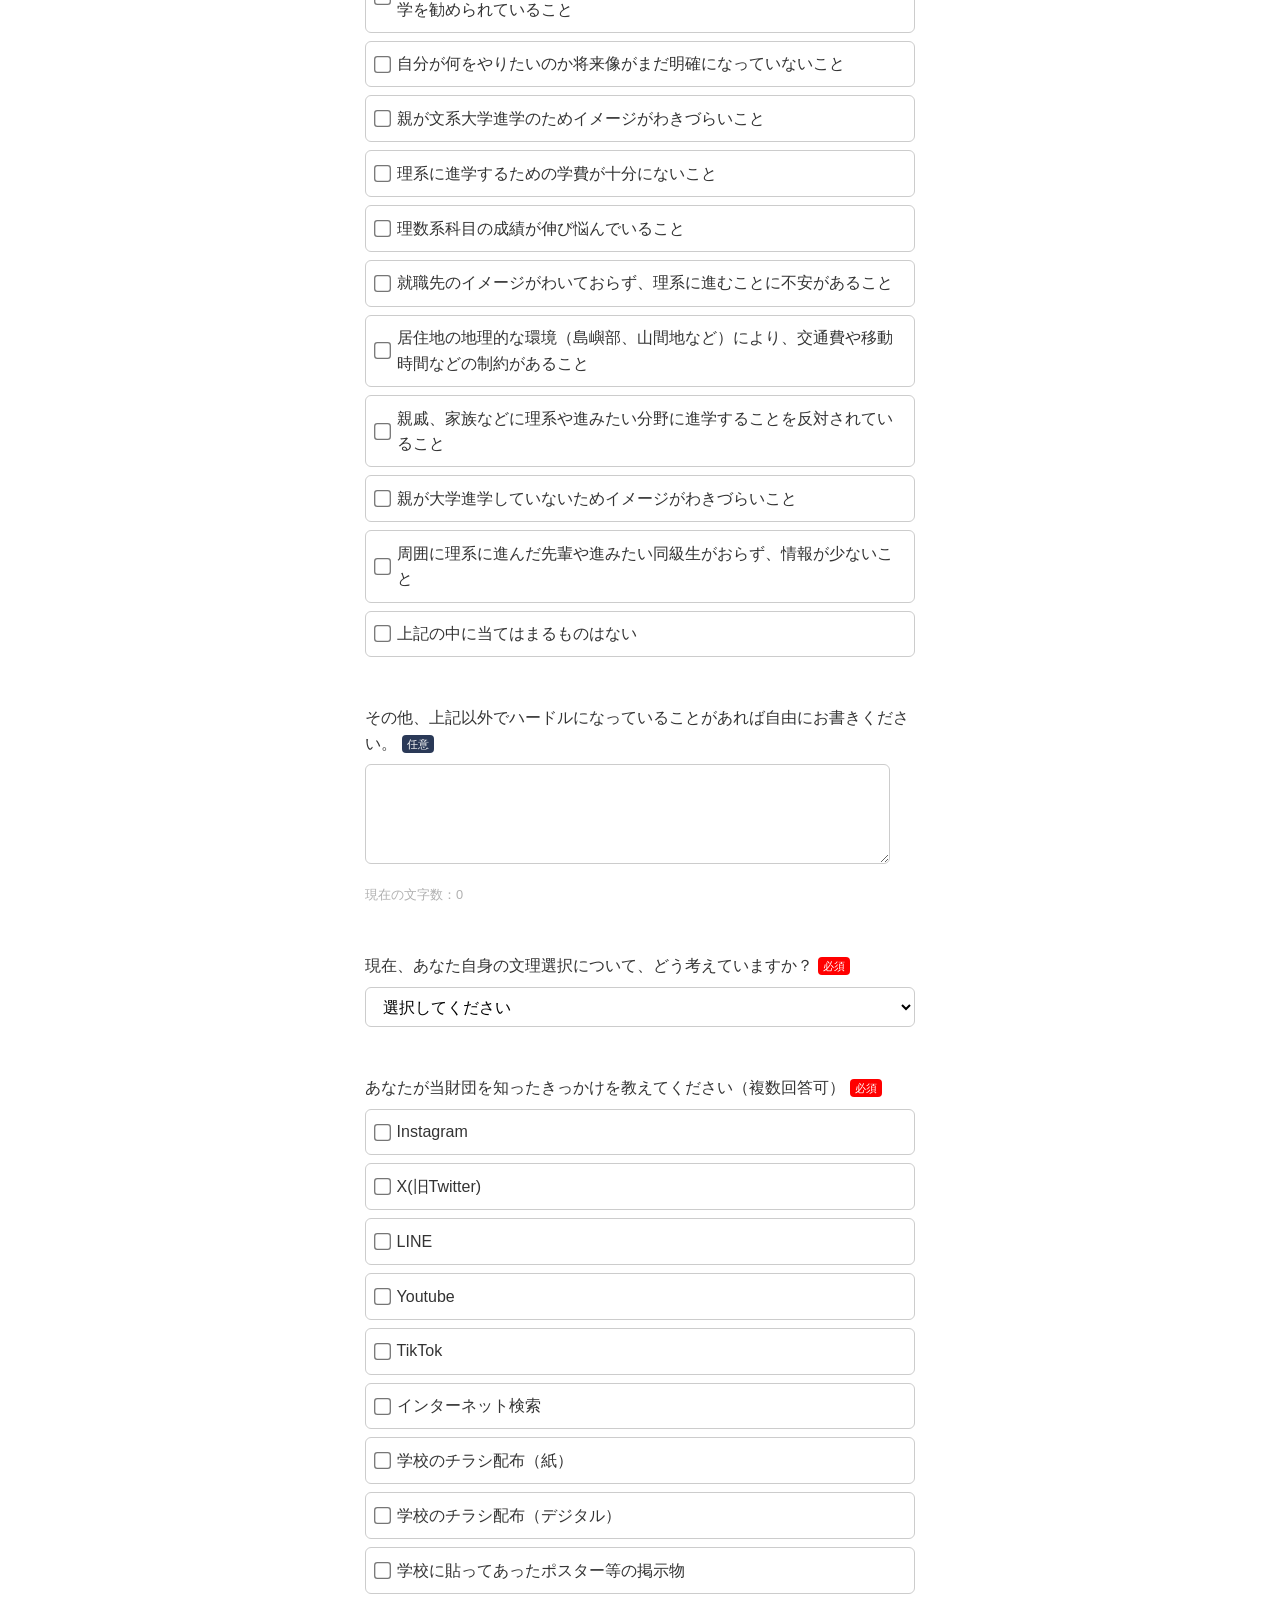
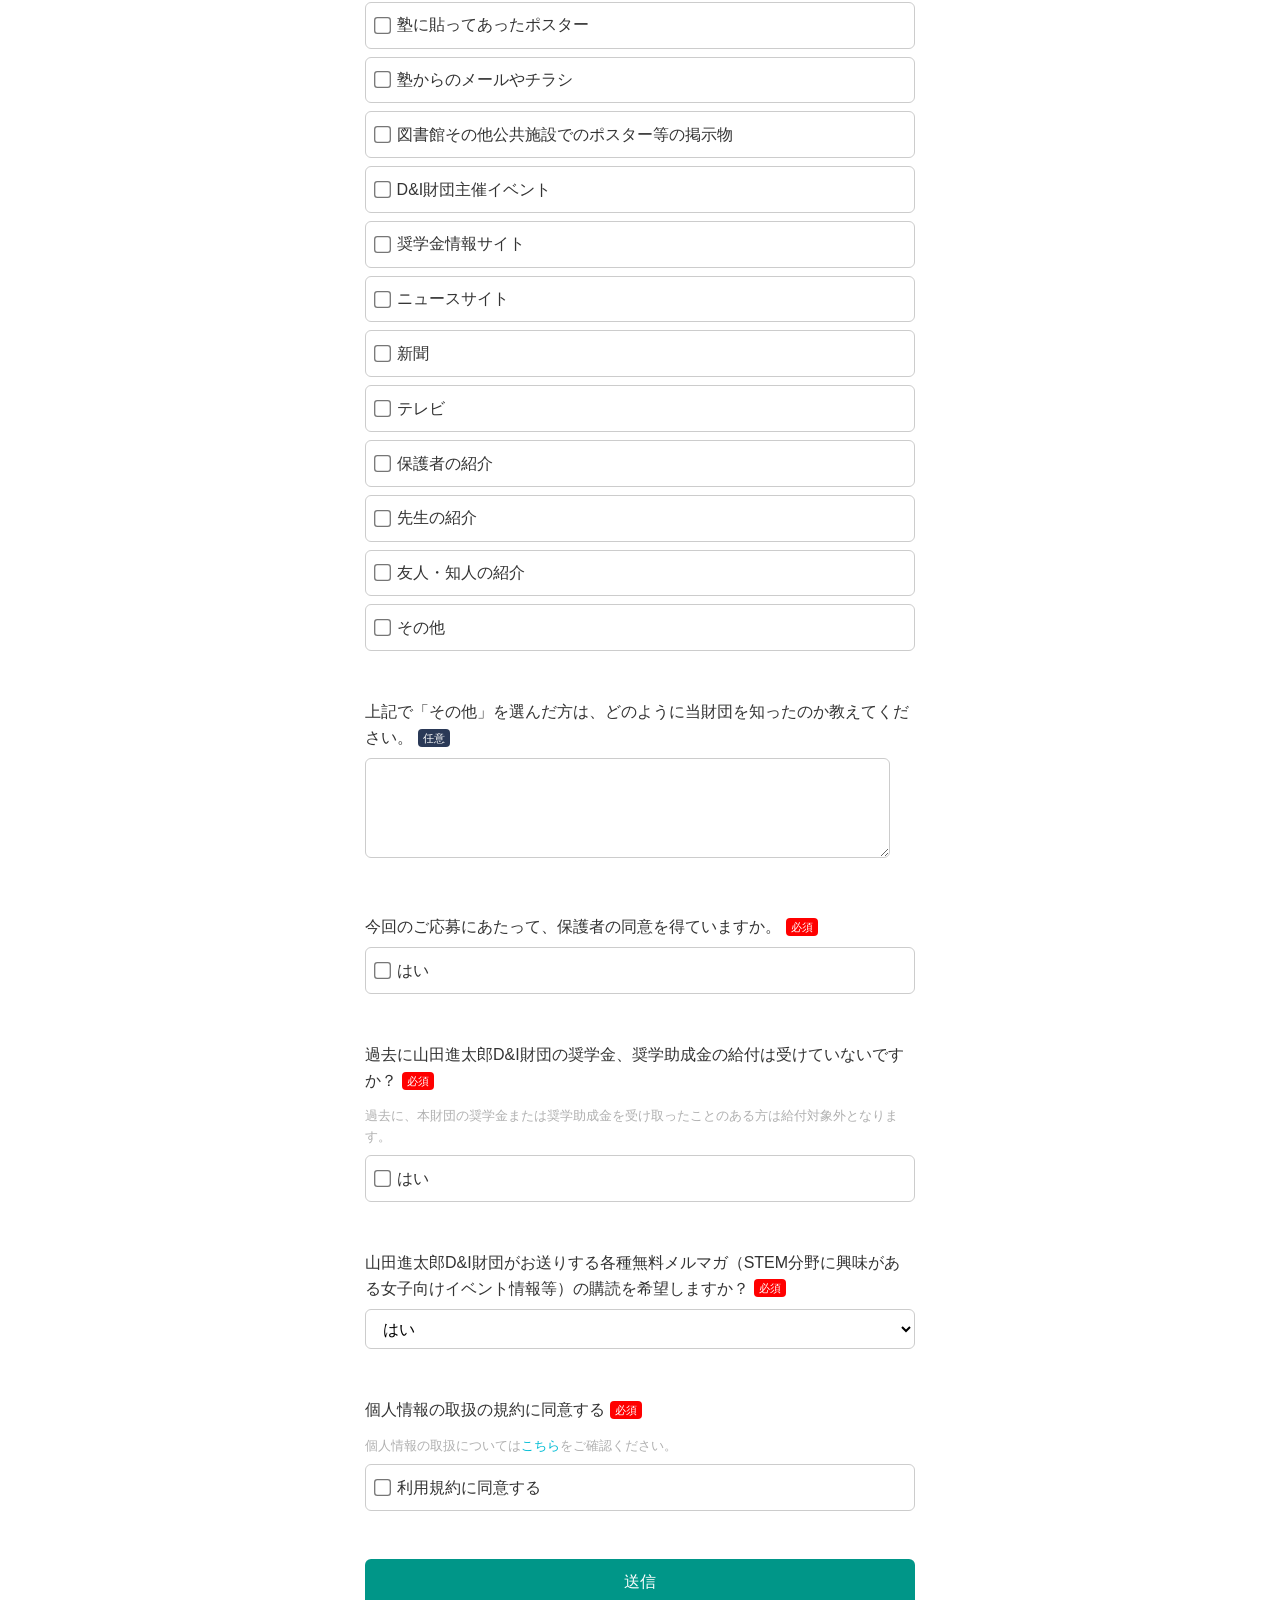
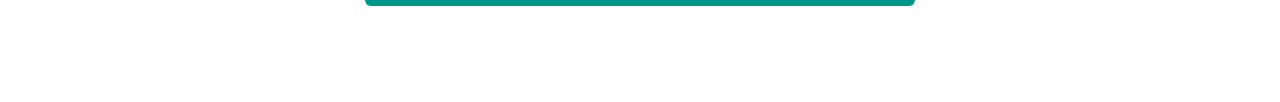
==== commit e1244a4d: "Merge pull request #4 from konomi-shinfdn/patch-4 Update index.html" ====
--- a/index.html
+++ b/index.html
@@ -127,21 +127,21 @@
                     </div>
                     <div>
                         <label>都道府県</label>
-                        <select name="都道府県" id="prefecture" data-formrun-type="region prefecture-jp" data-formrun-required></select>
+                        <select name="都道府県" id="prefecture" data-formrun-type="region prefecture-jp" data-formrun-target="郵便番号" data-formrun-required></select>
                         <div class="error_text" data-formrun-show-if-error="都道府県">入力してください</div>
                     </div>
                 </div>
                 <div class="form-inline-postal">
                     <div>
                         <label>市区町村</label>
-                        <input type="text" id="area" name="市区町村" data-formrun-type="locality street-address" data-formrun-required>
+                        <input type="text" id="area" name="市区町村" data-formrun-type="locality street-address" data-formrun-target="郵便番号" data-formrun-required>
                         <div class="error_text" data-formrun-show-if-error="市区町村">入力してください</div>
                     </div>
                 </div>
                 <div class="form-inline-postal">
                     <div>
                         <label>番地</label>
-                        <input type="text" name="番地" id="banchi"  data-formrun-required>
+                        <input type="text" name="番地" id="banchi" data-formrun-target="郵便番号" data-formrun-required>
                         <div class="error_text" data-formrun-show-if-error="番地">入力してください</div>
                     </div>
                 </div>
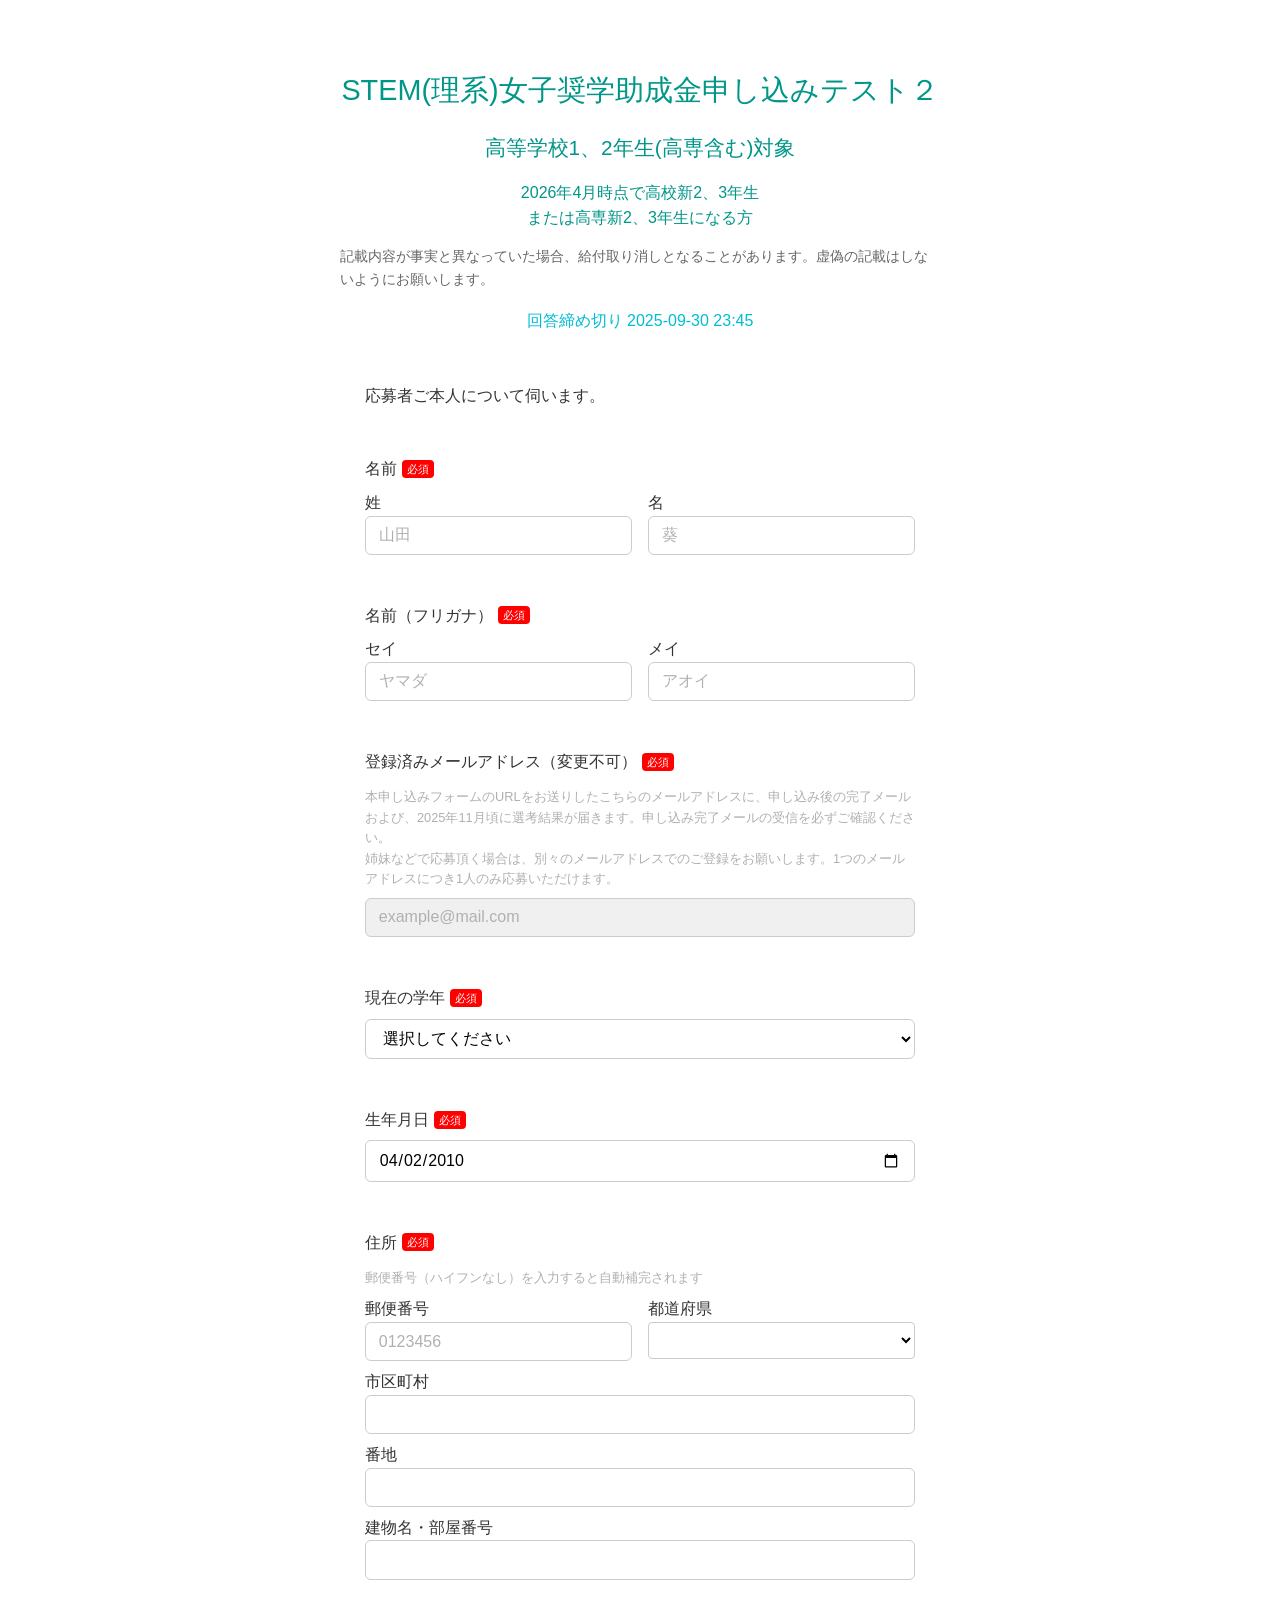
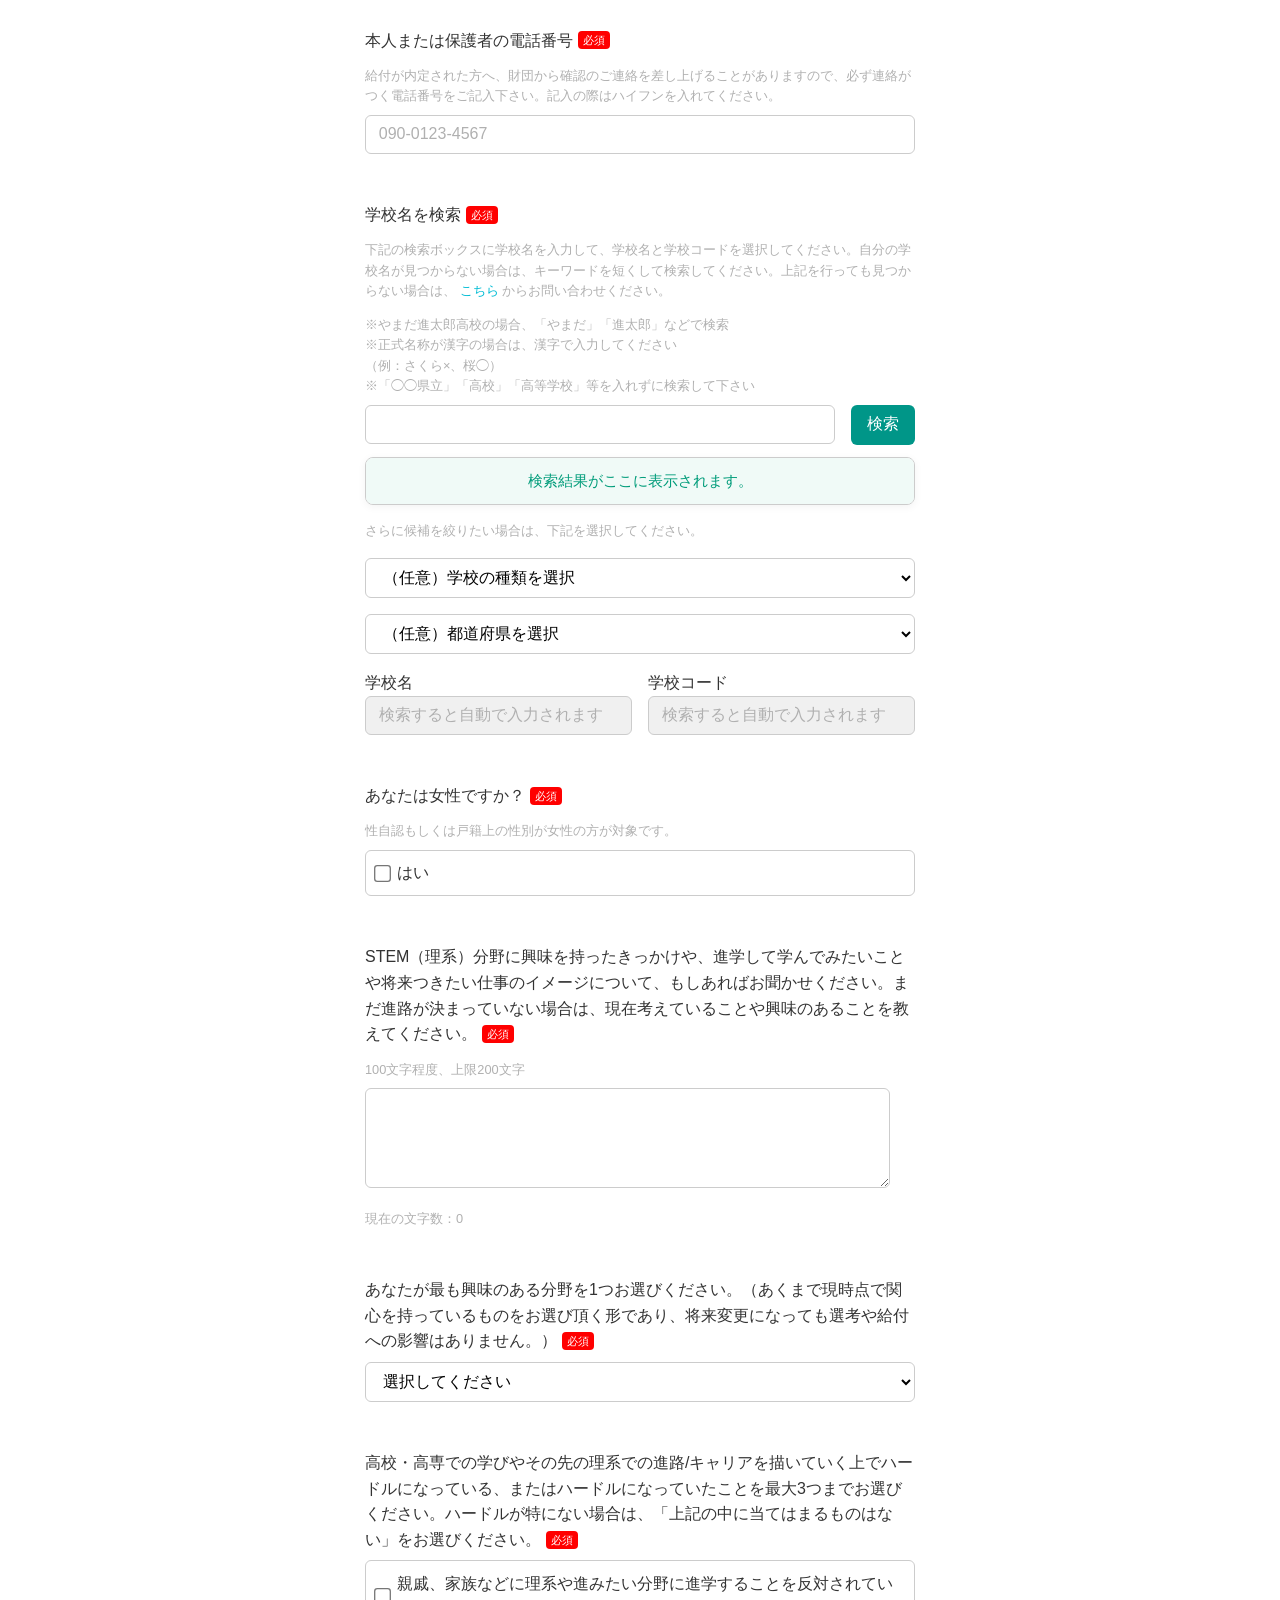
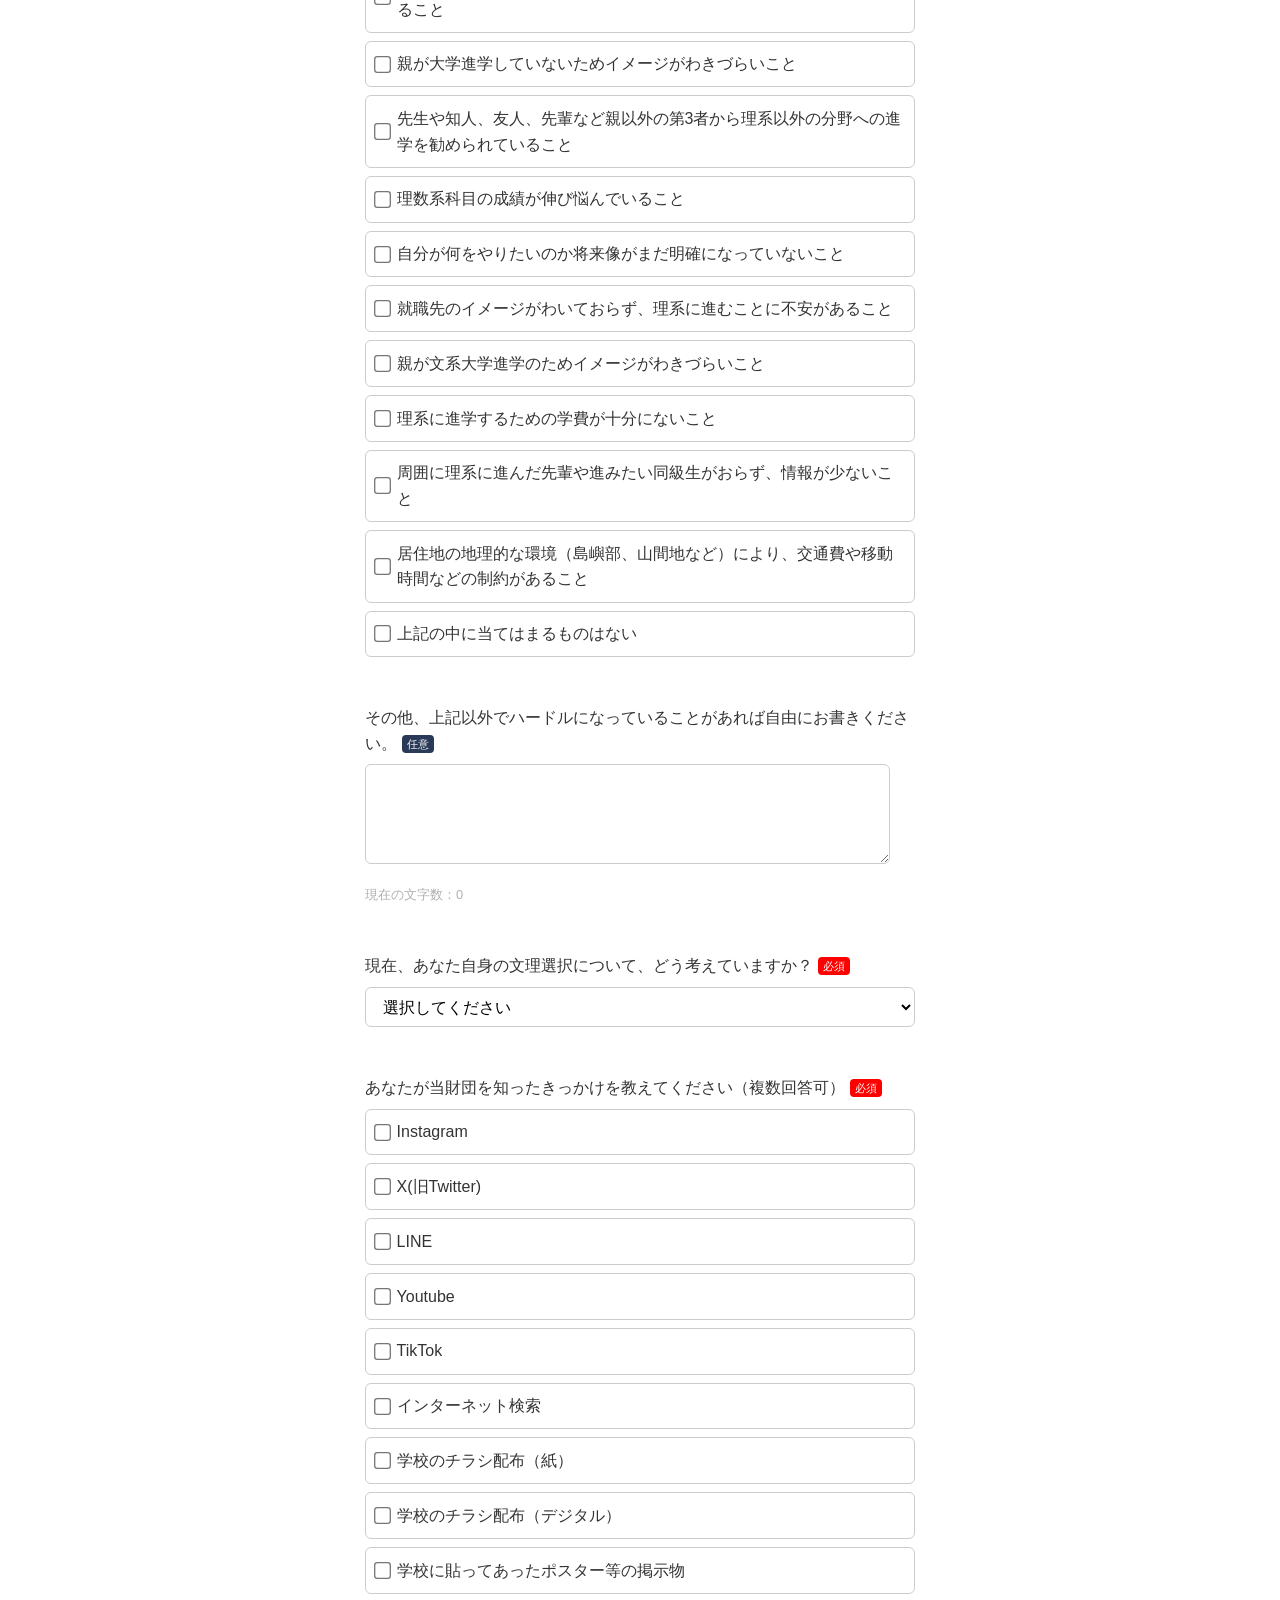
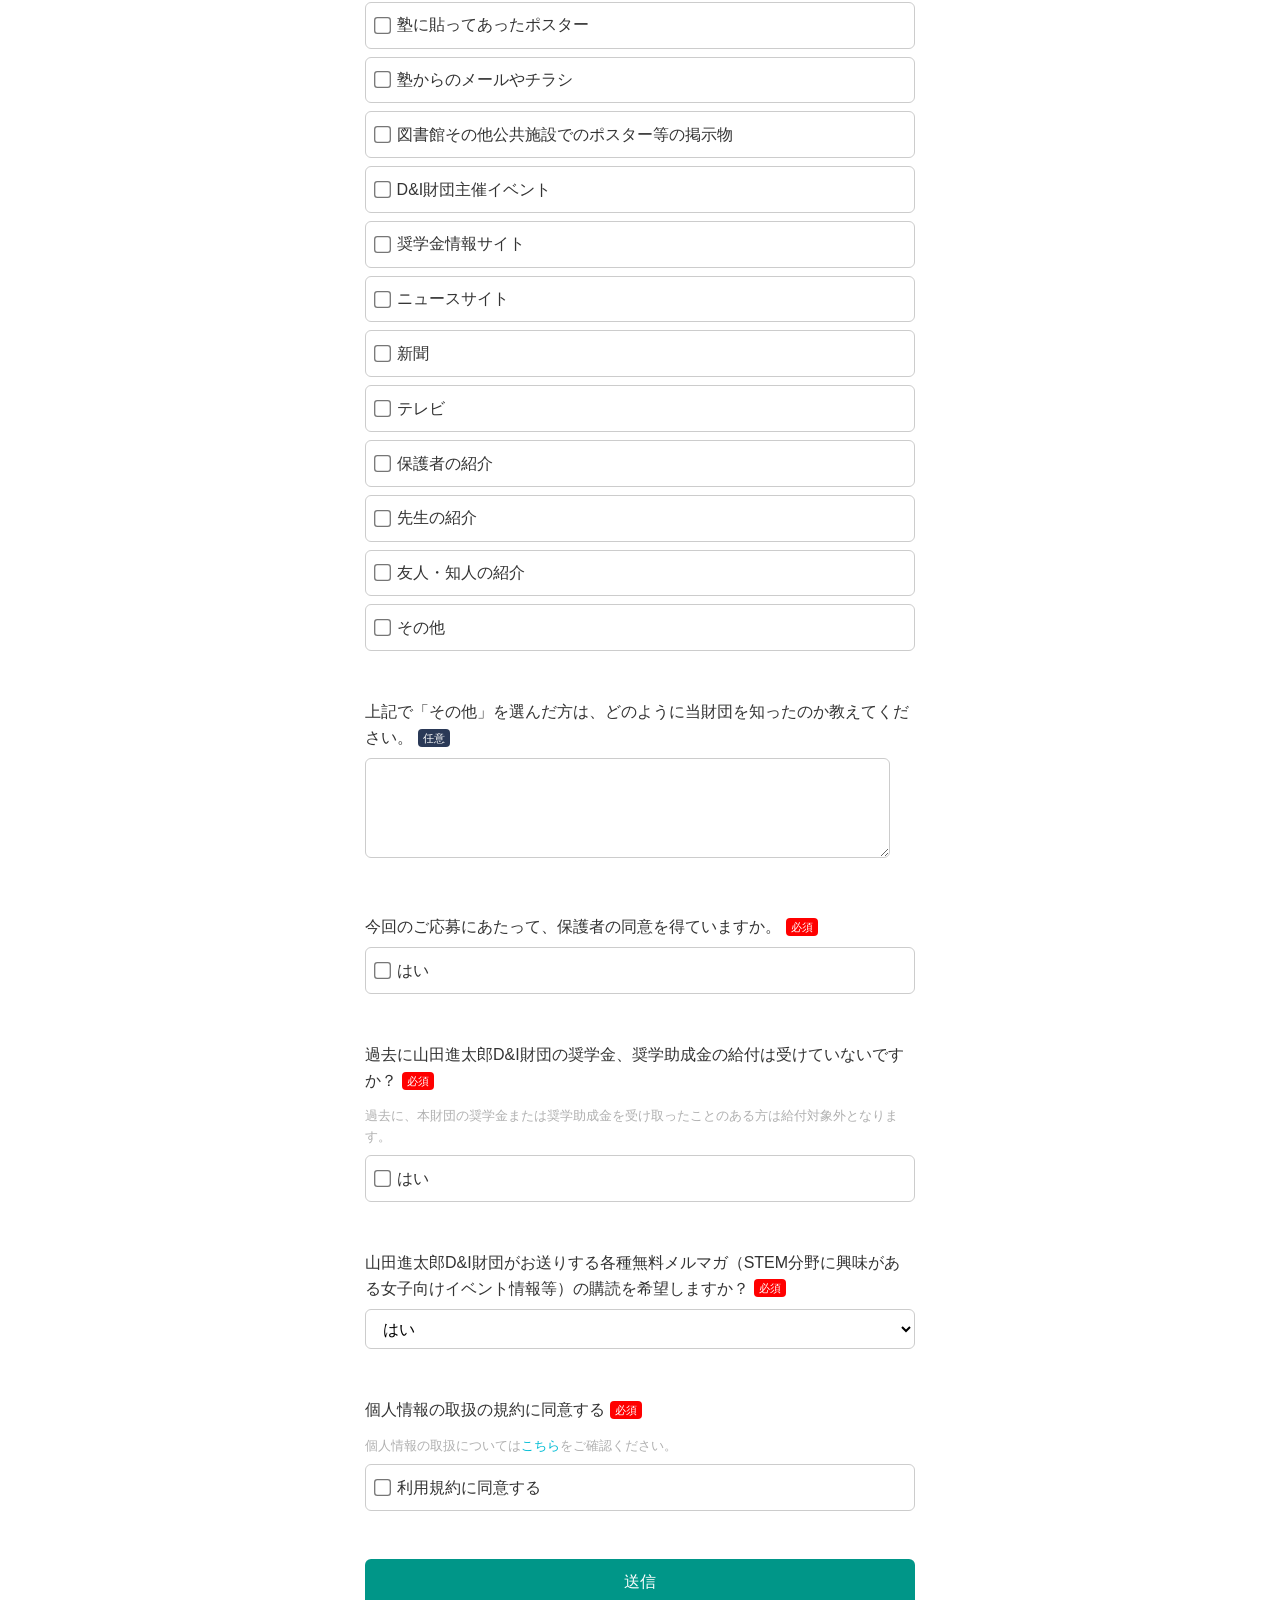
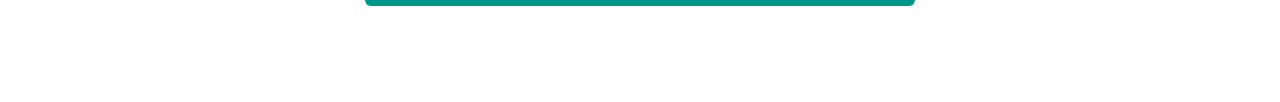
==== commit a531841e: "Merge pull request #3 from konomi-shinfdn/patch-5 Update index.html" ====
--- a/index.html
+++ b/index.html
@@ -26,7 +26,7 @@
         <br>
         <p>応募者ご本人について伺います。</p>
 
-        <form class="formrun" action="https://form.run/api/v1/r/2wxtvgvijfo5ckudlaa26unj" method="post">
+        <form class="formrun" action="https://form.run/api/v1/r/adt9umixpbw16ij51b1zxhay" method="post">
 
             <!-- 名前 必須-->
             <div class="form-group">
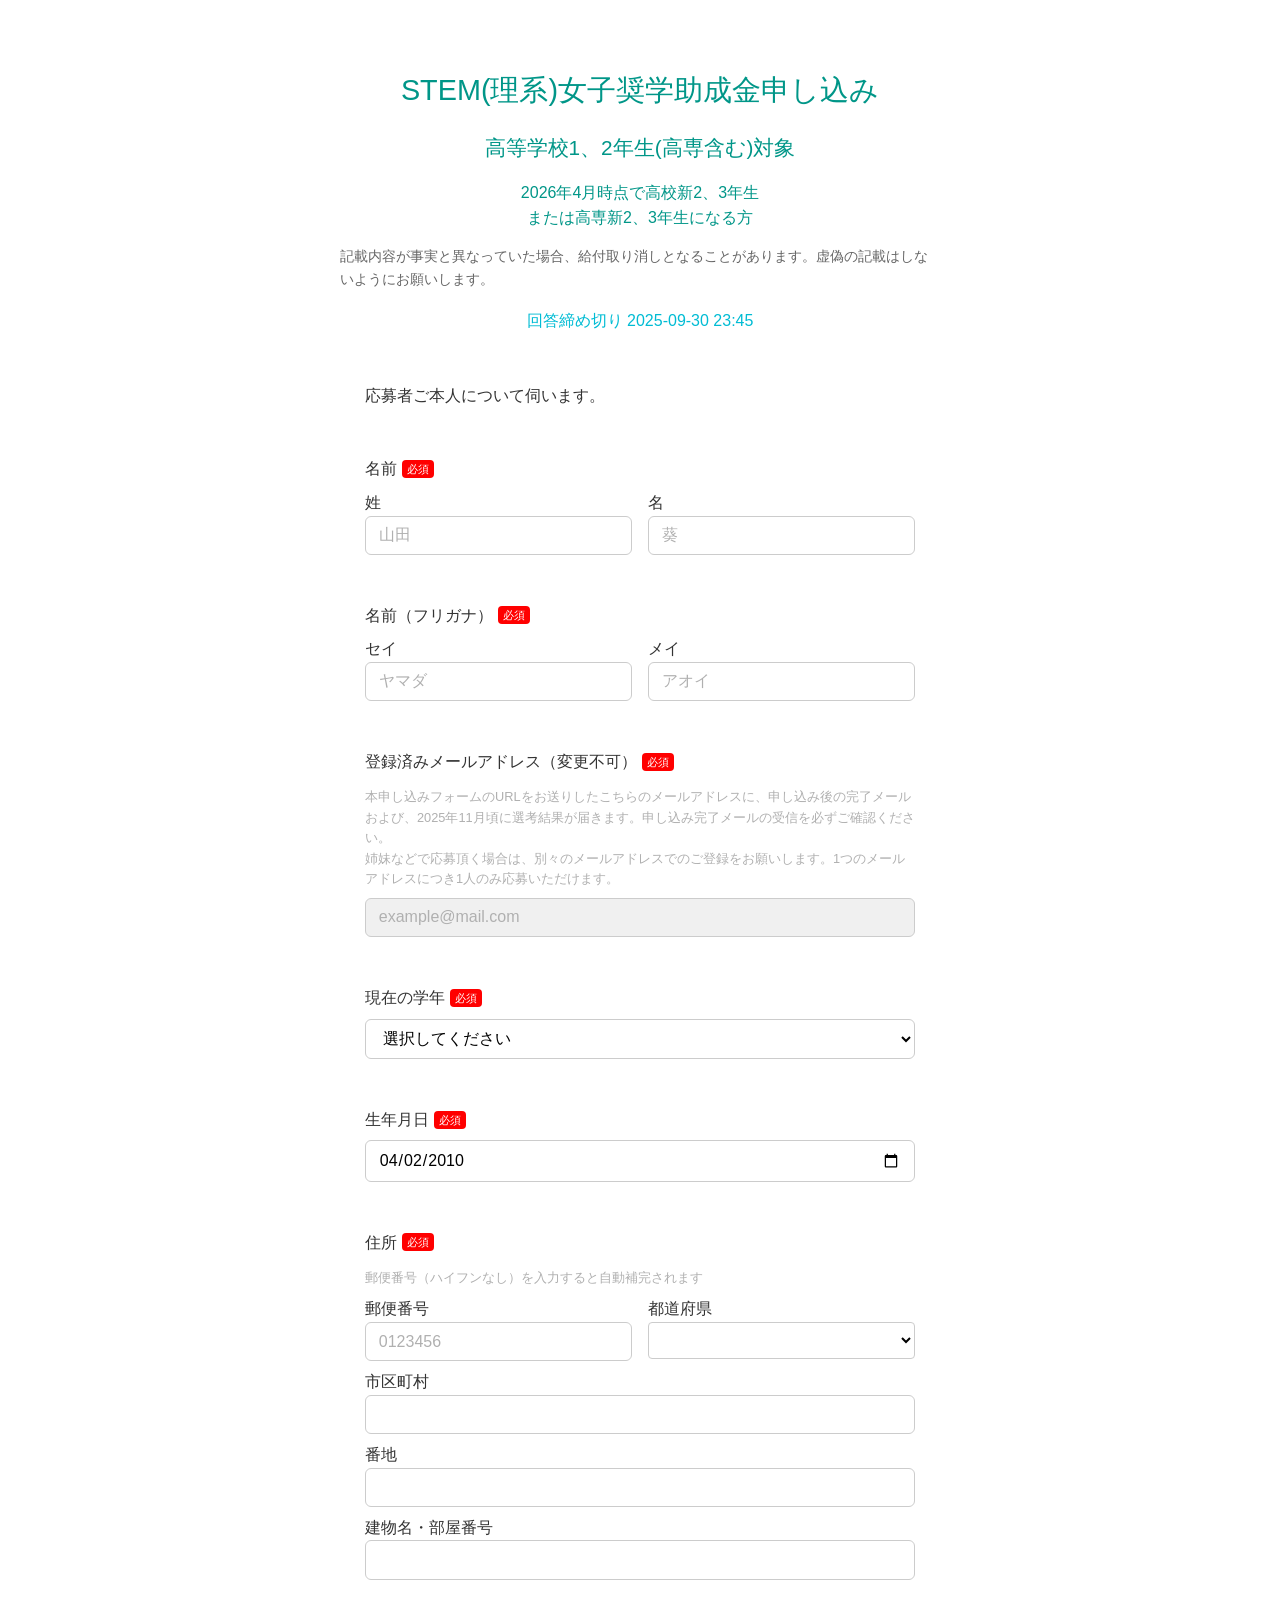
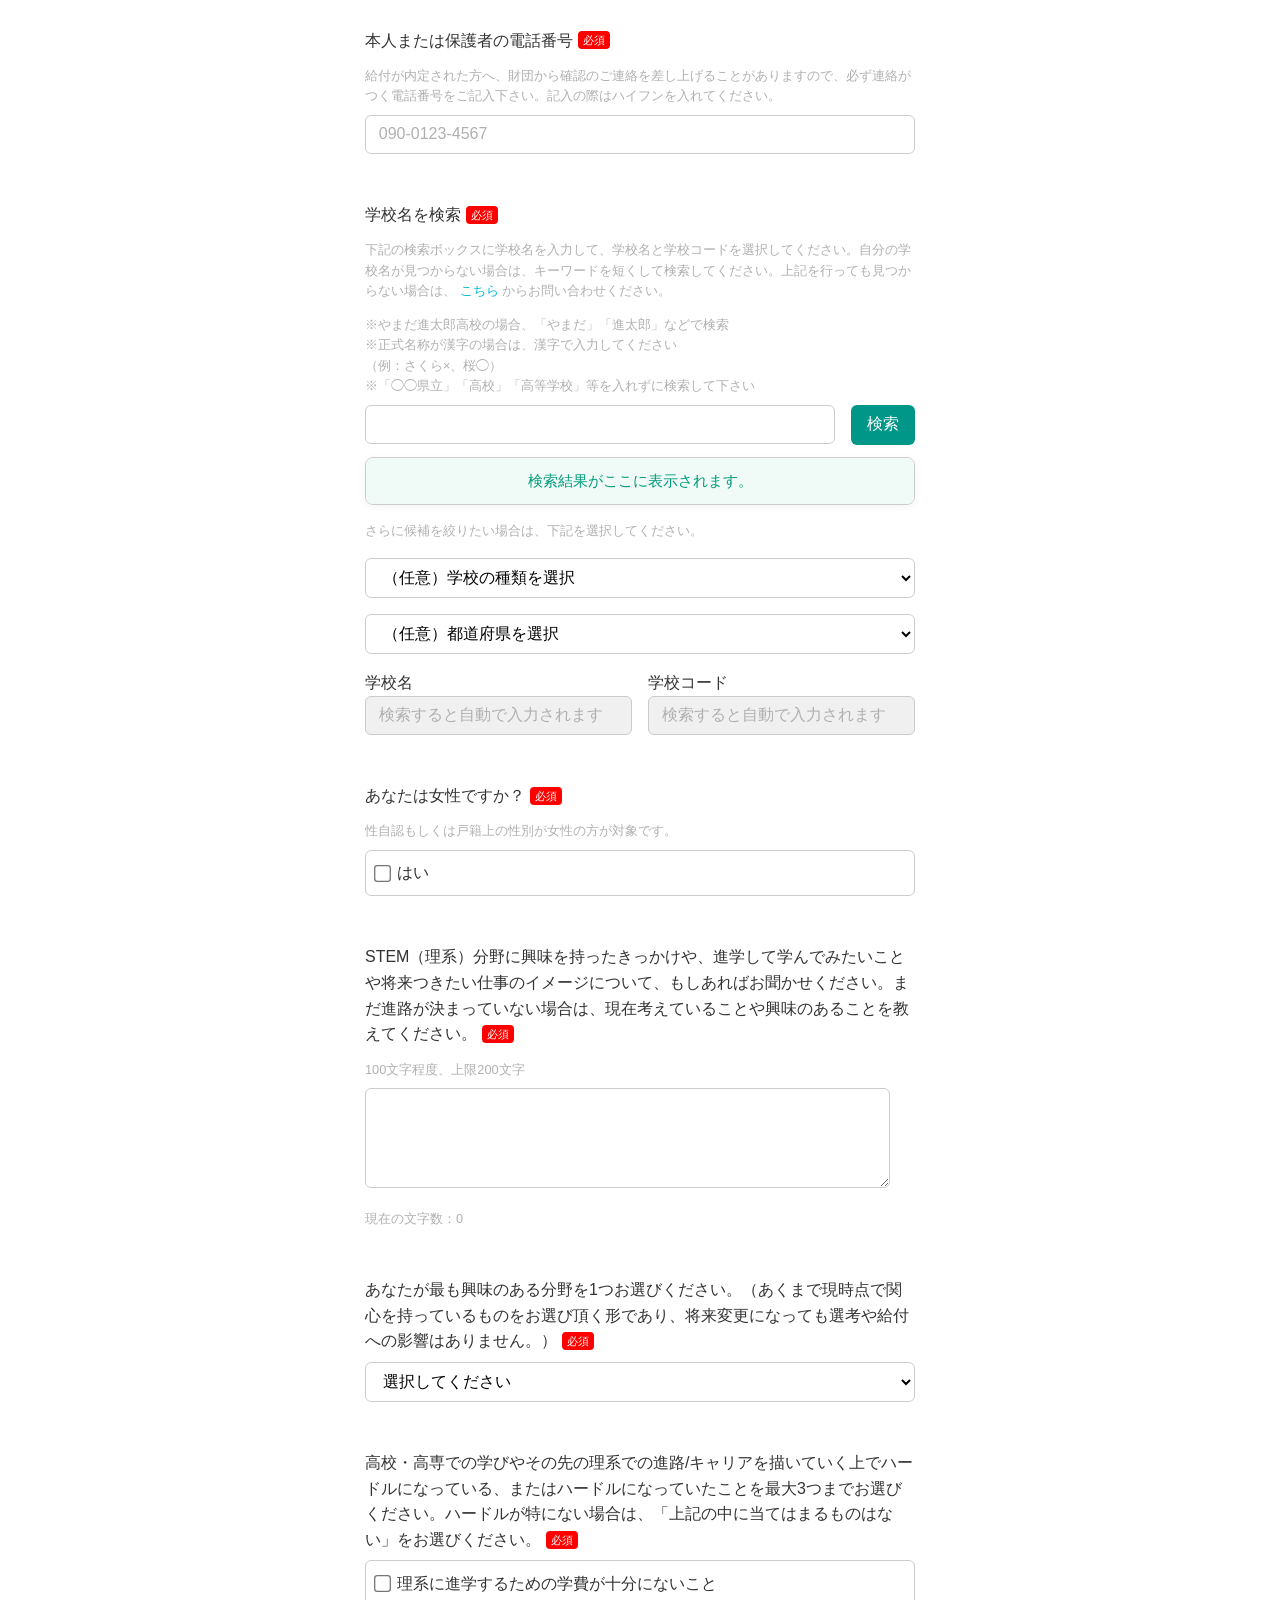
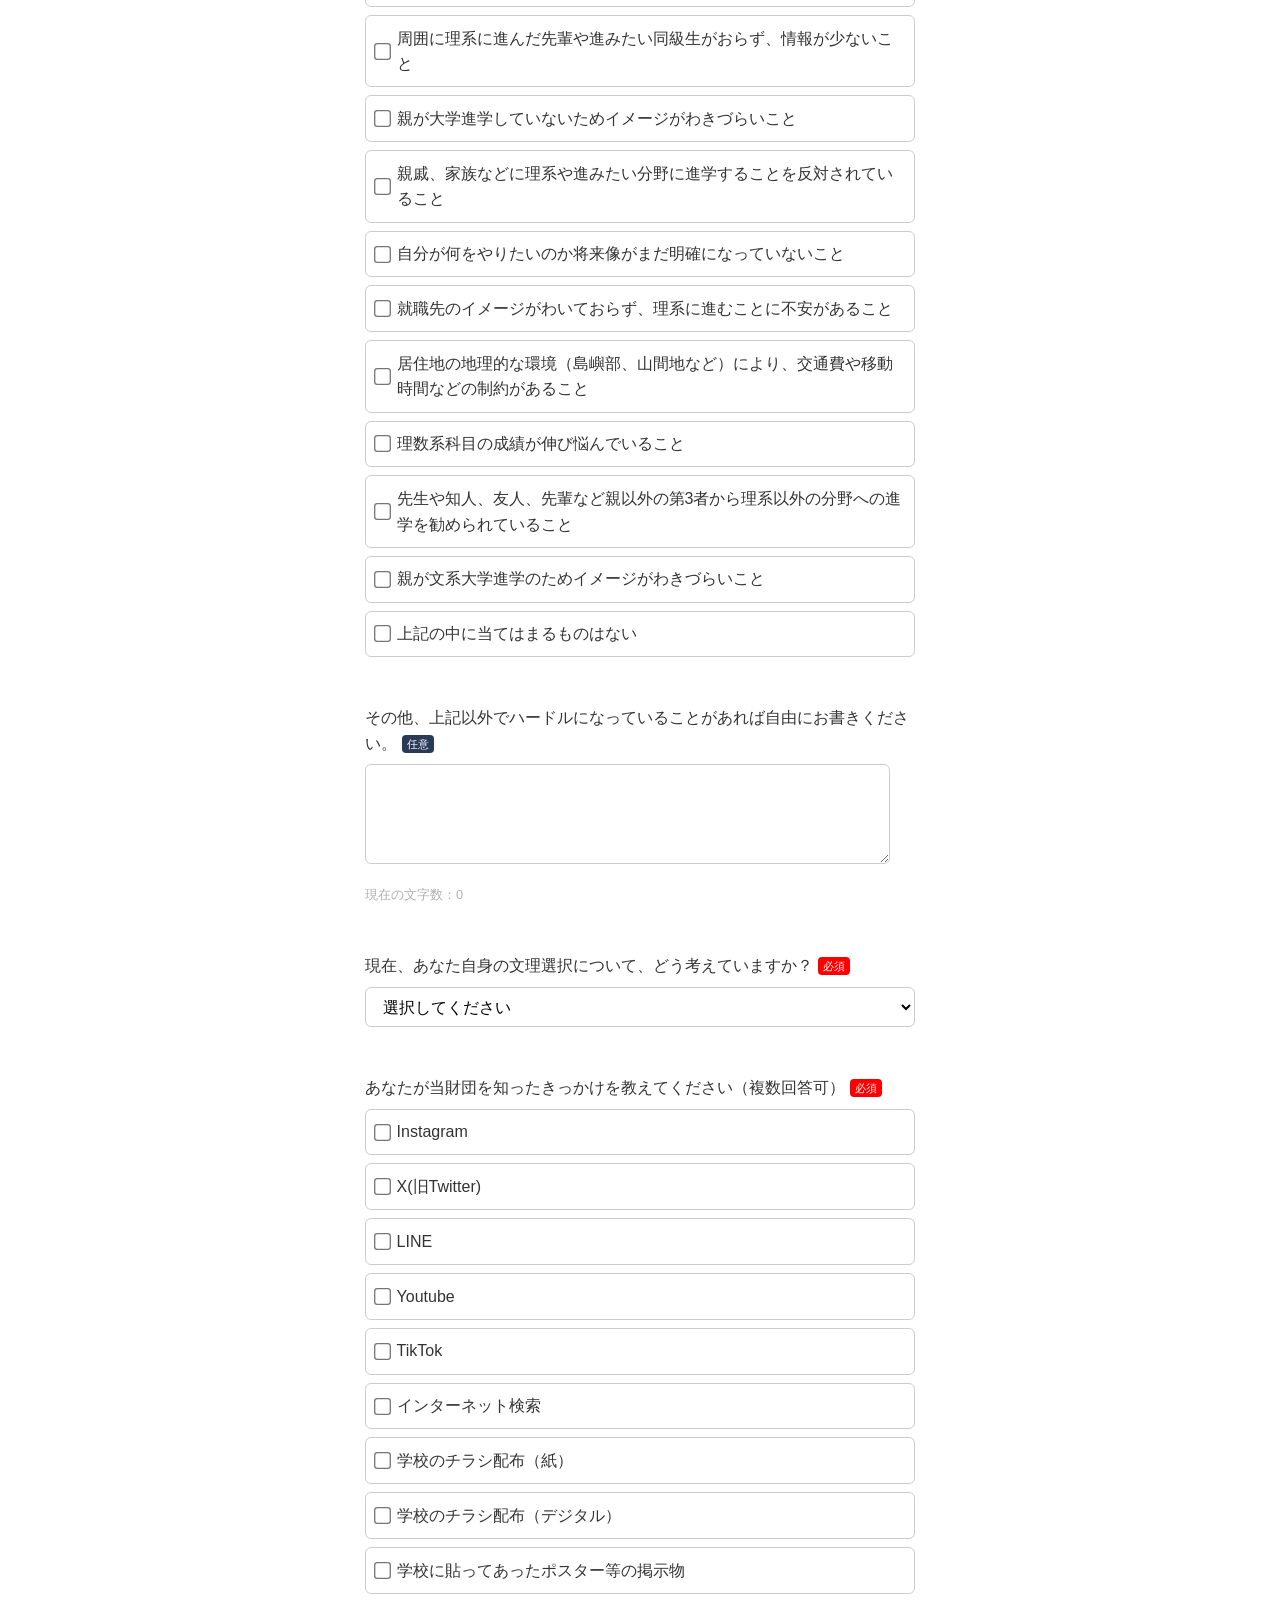
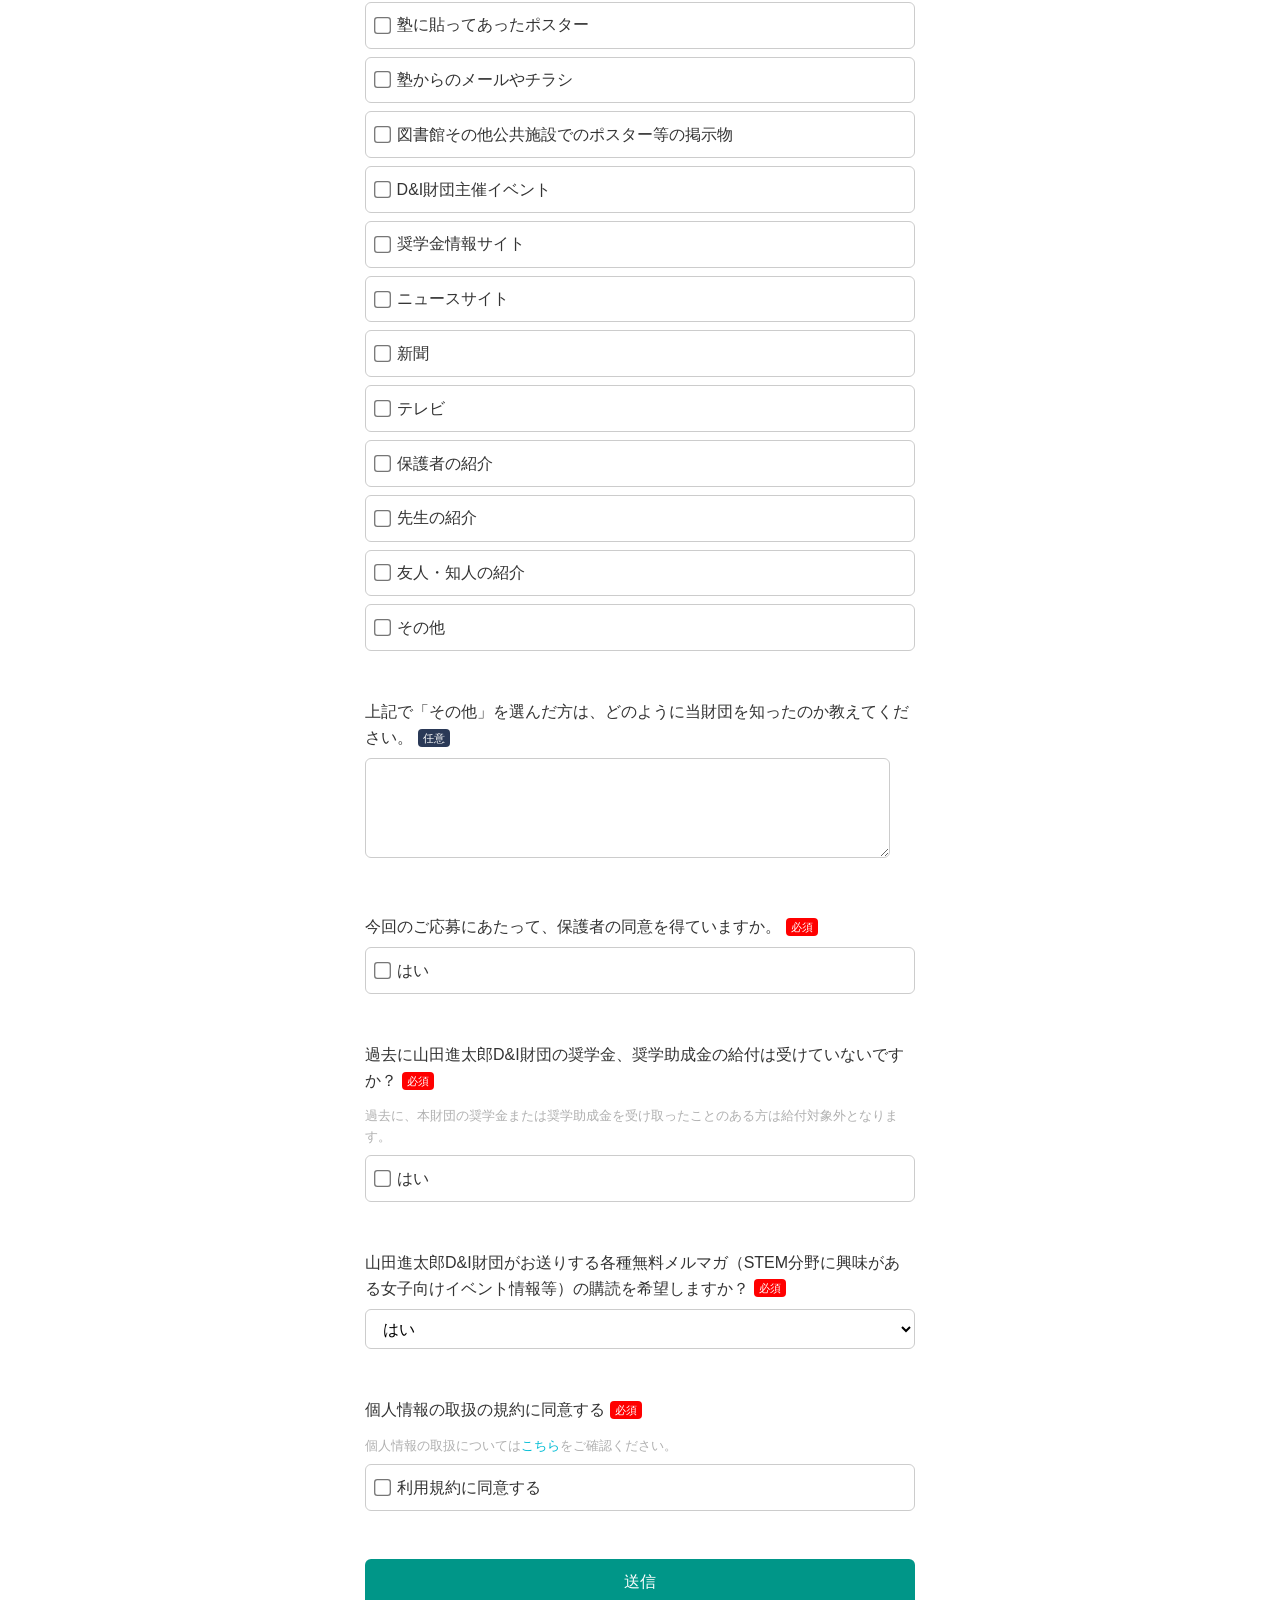
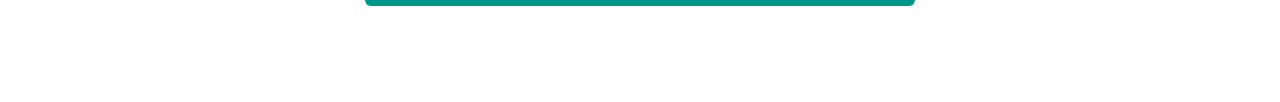
==== commit a629ed55: "Update index.html ページタイトルから「テスト」を削除" ====
--- a/index.html
+++ b/index.html
@@ -10,7 +10,7 @@
 <body>
     <div class="topTitle">
         <!-- ロゴ -->
-        <h1>STEM(理系)女子奨学助成金申し込みテスト２</h1>
+        <h1>STEM(理系)女子奨学助成金申し込み</h1>
 
         <h2>高等学校1、2年生(高専含む)対象</h2>
 
